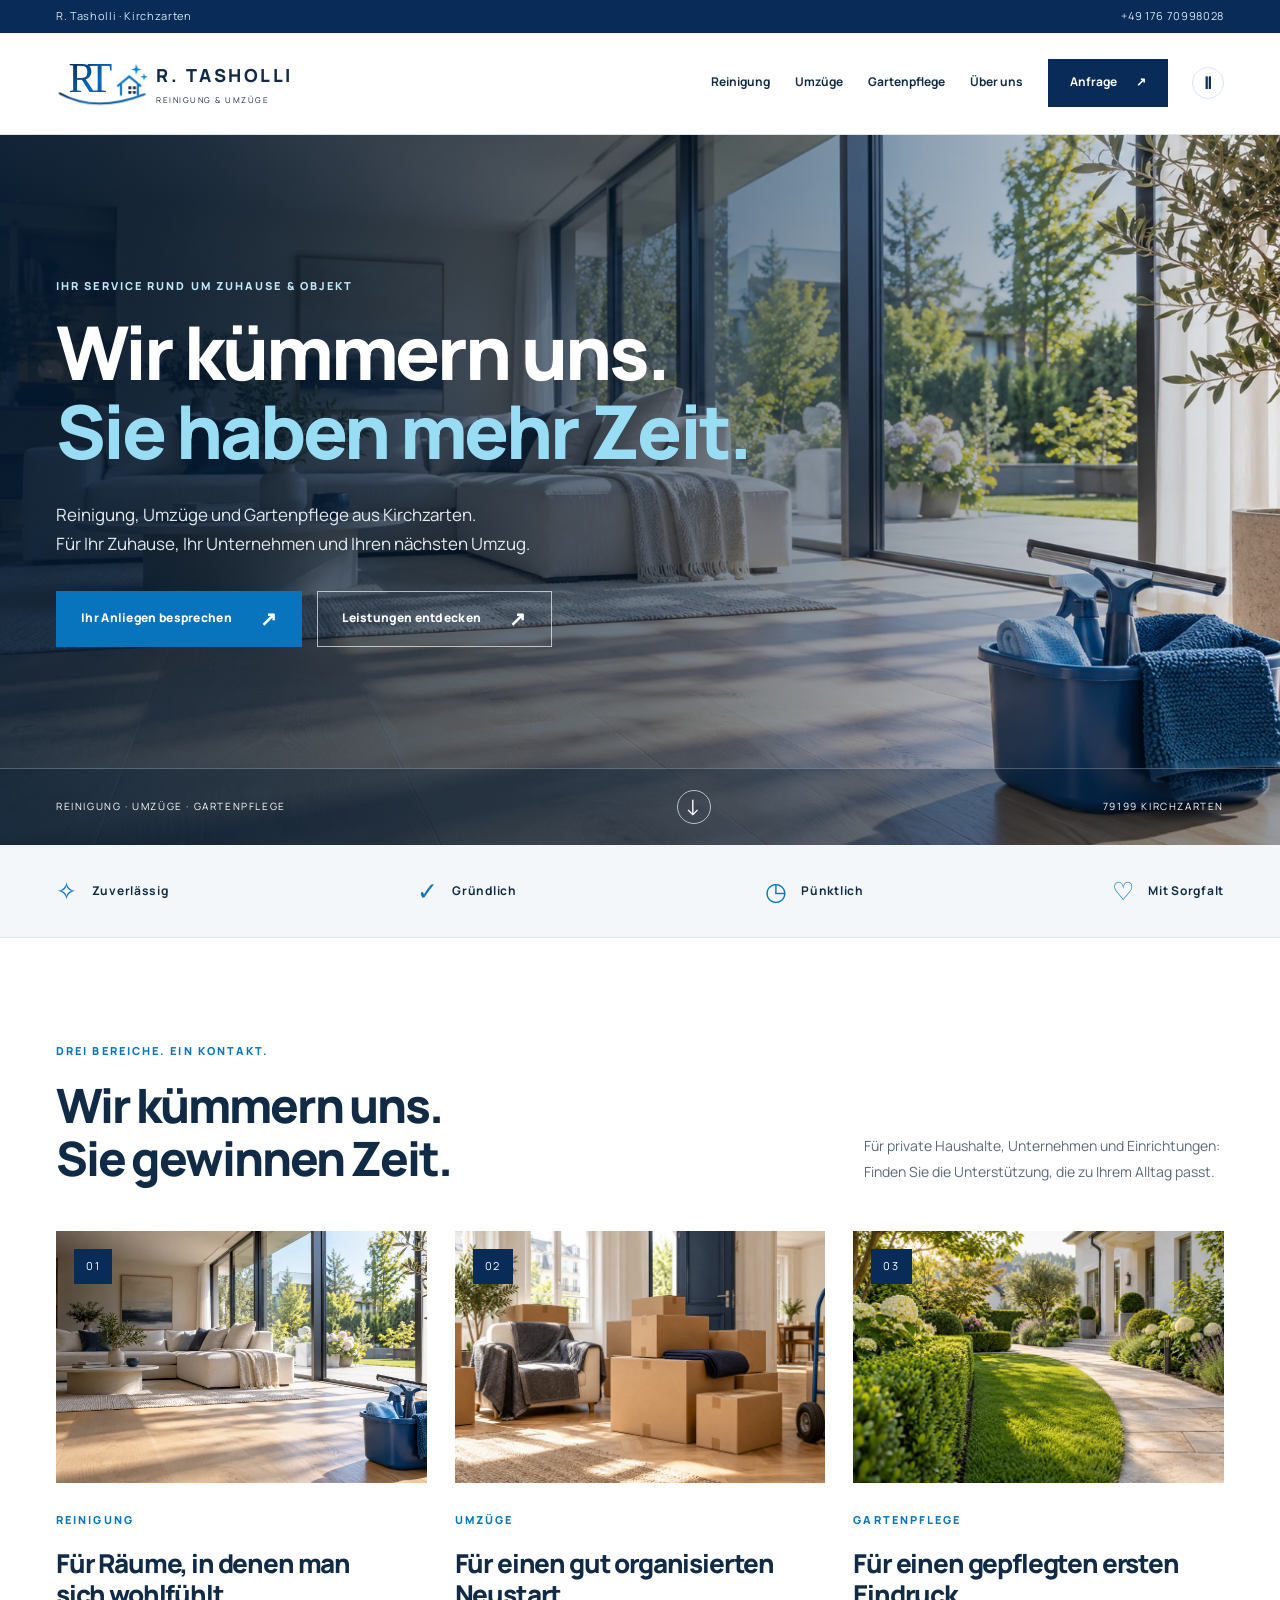
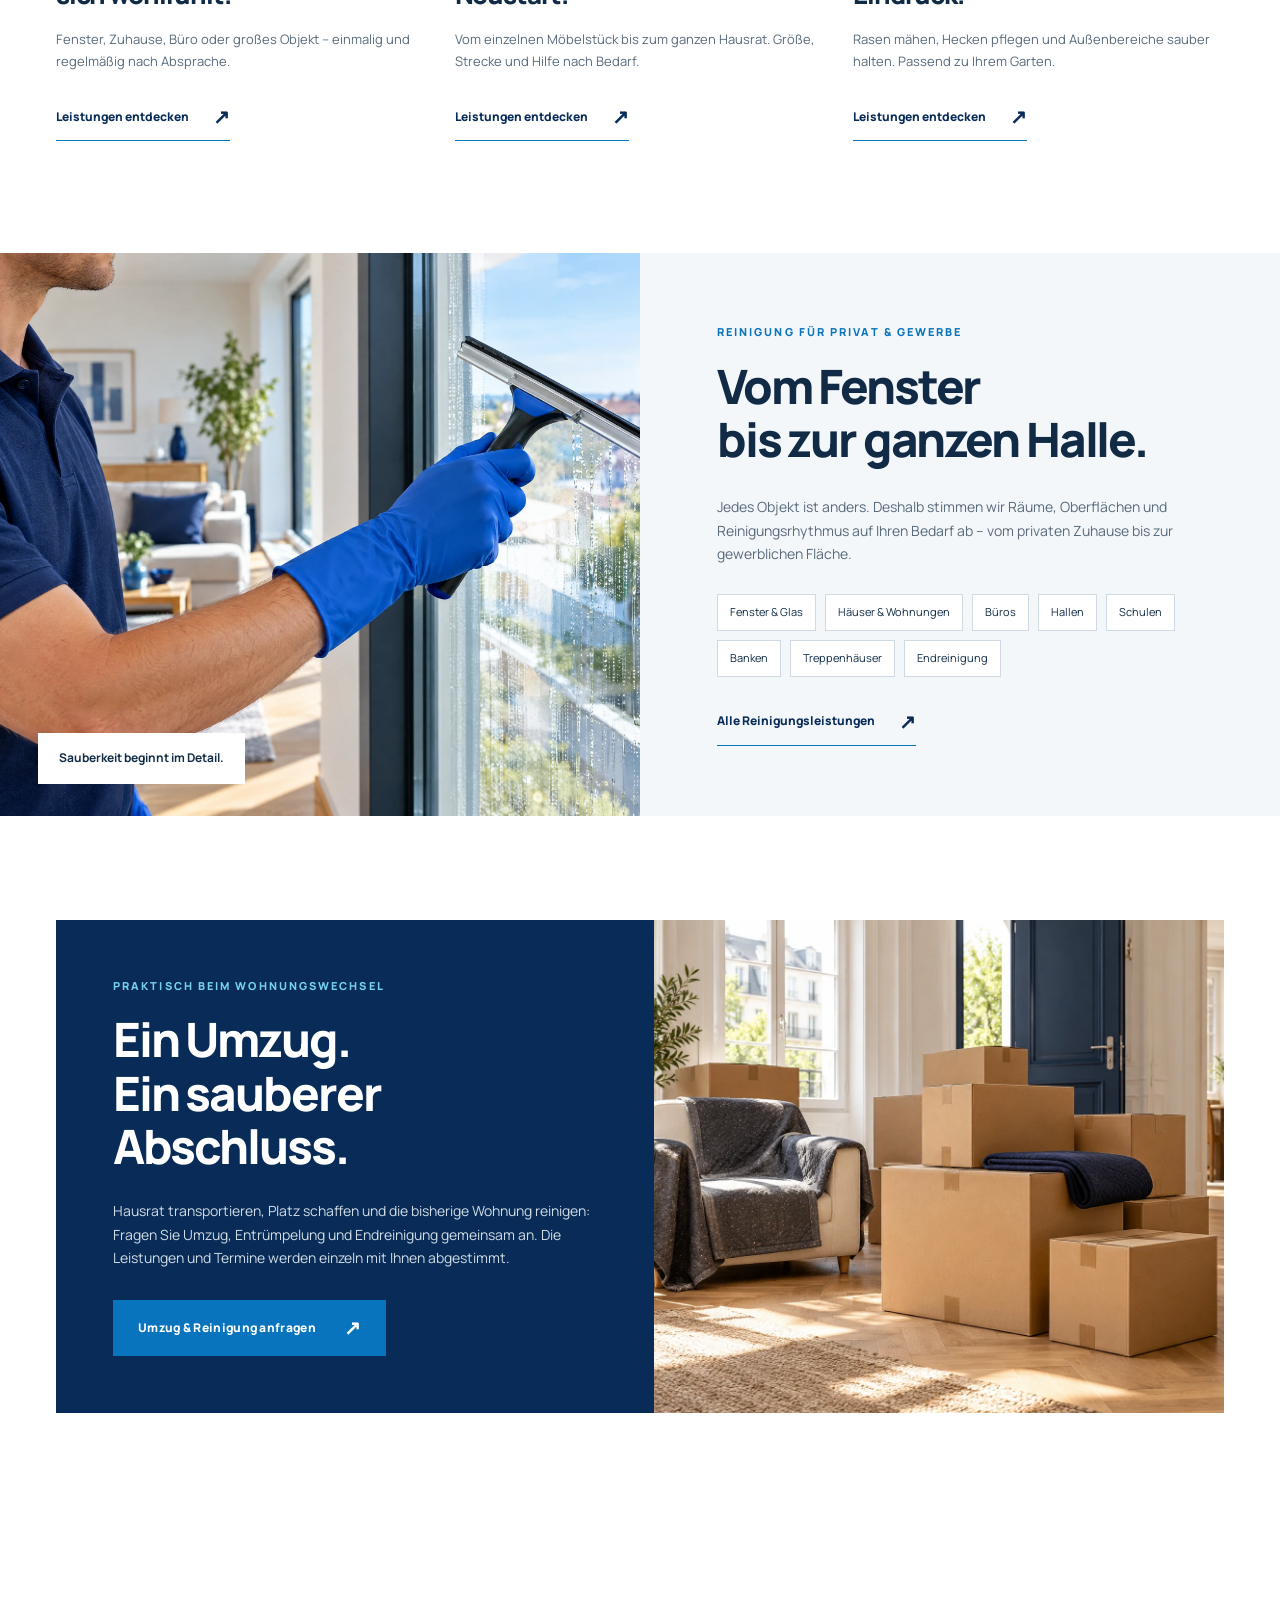
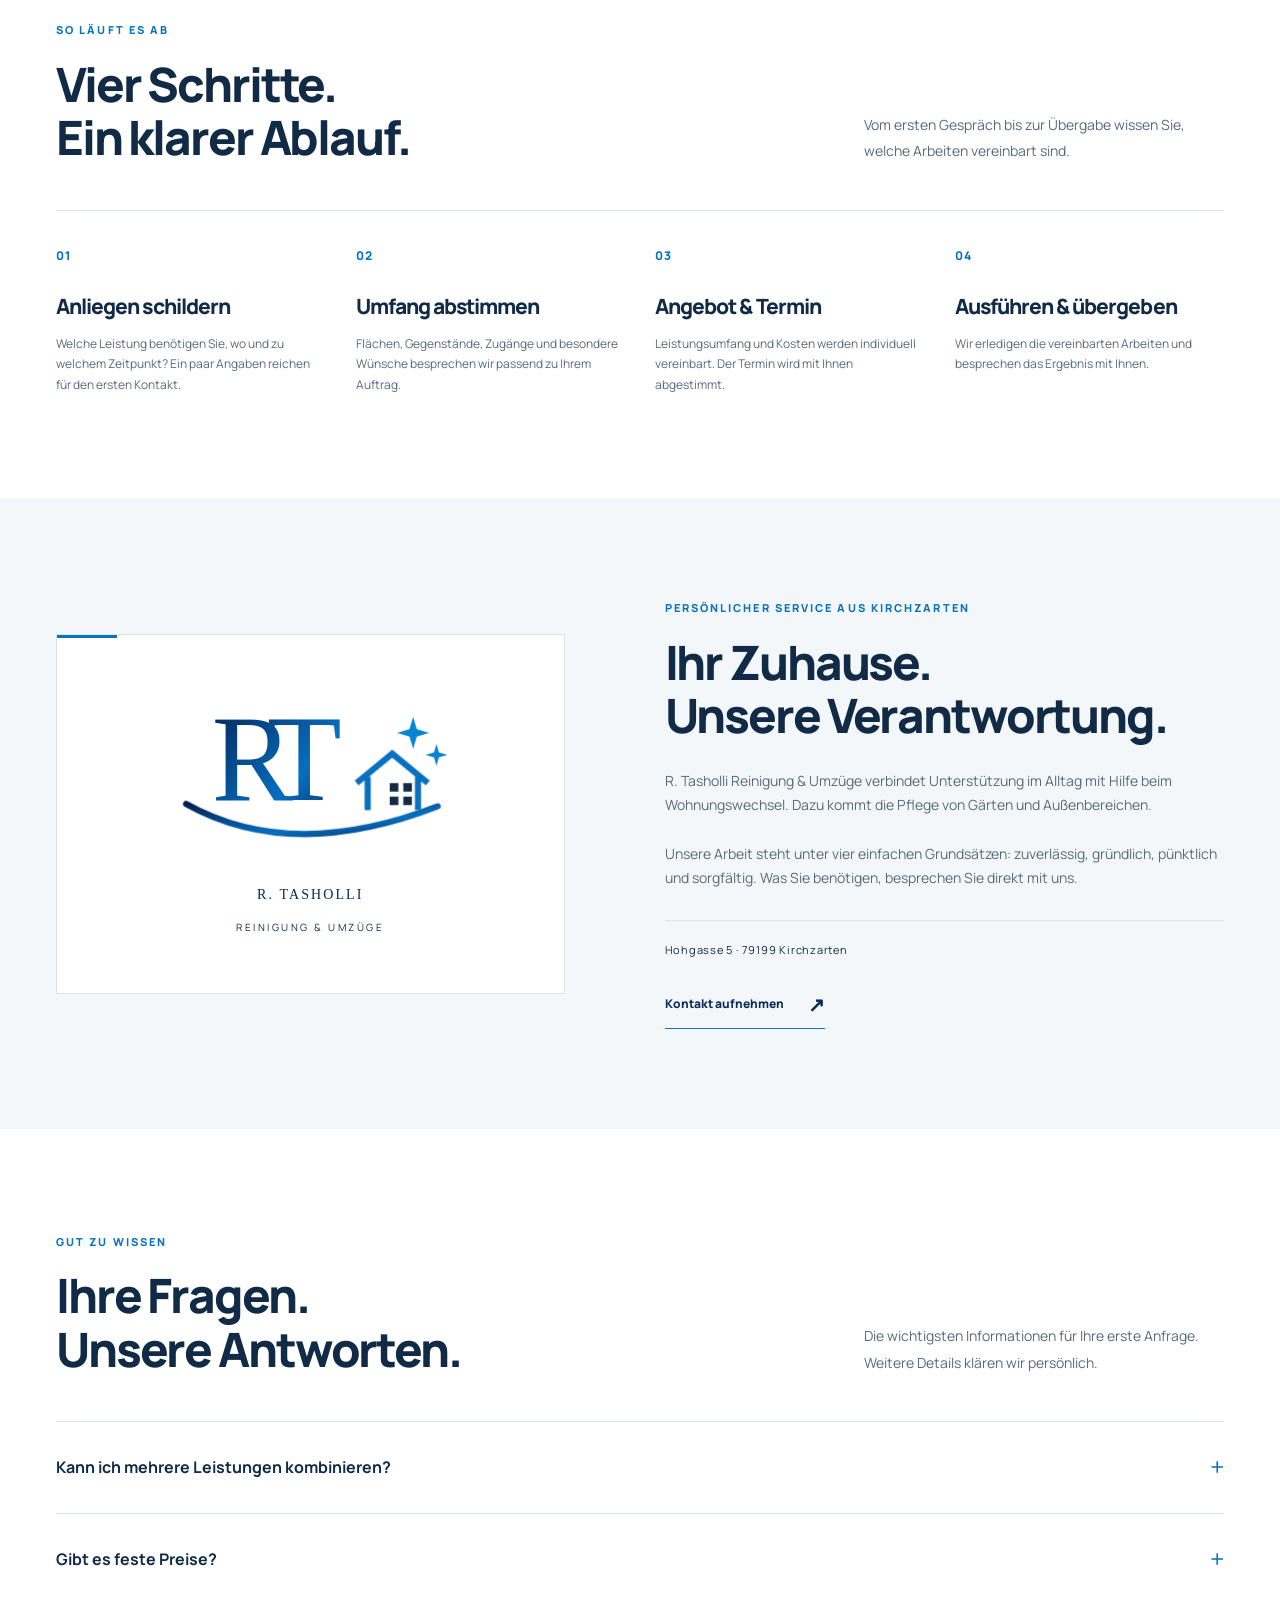
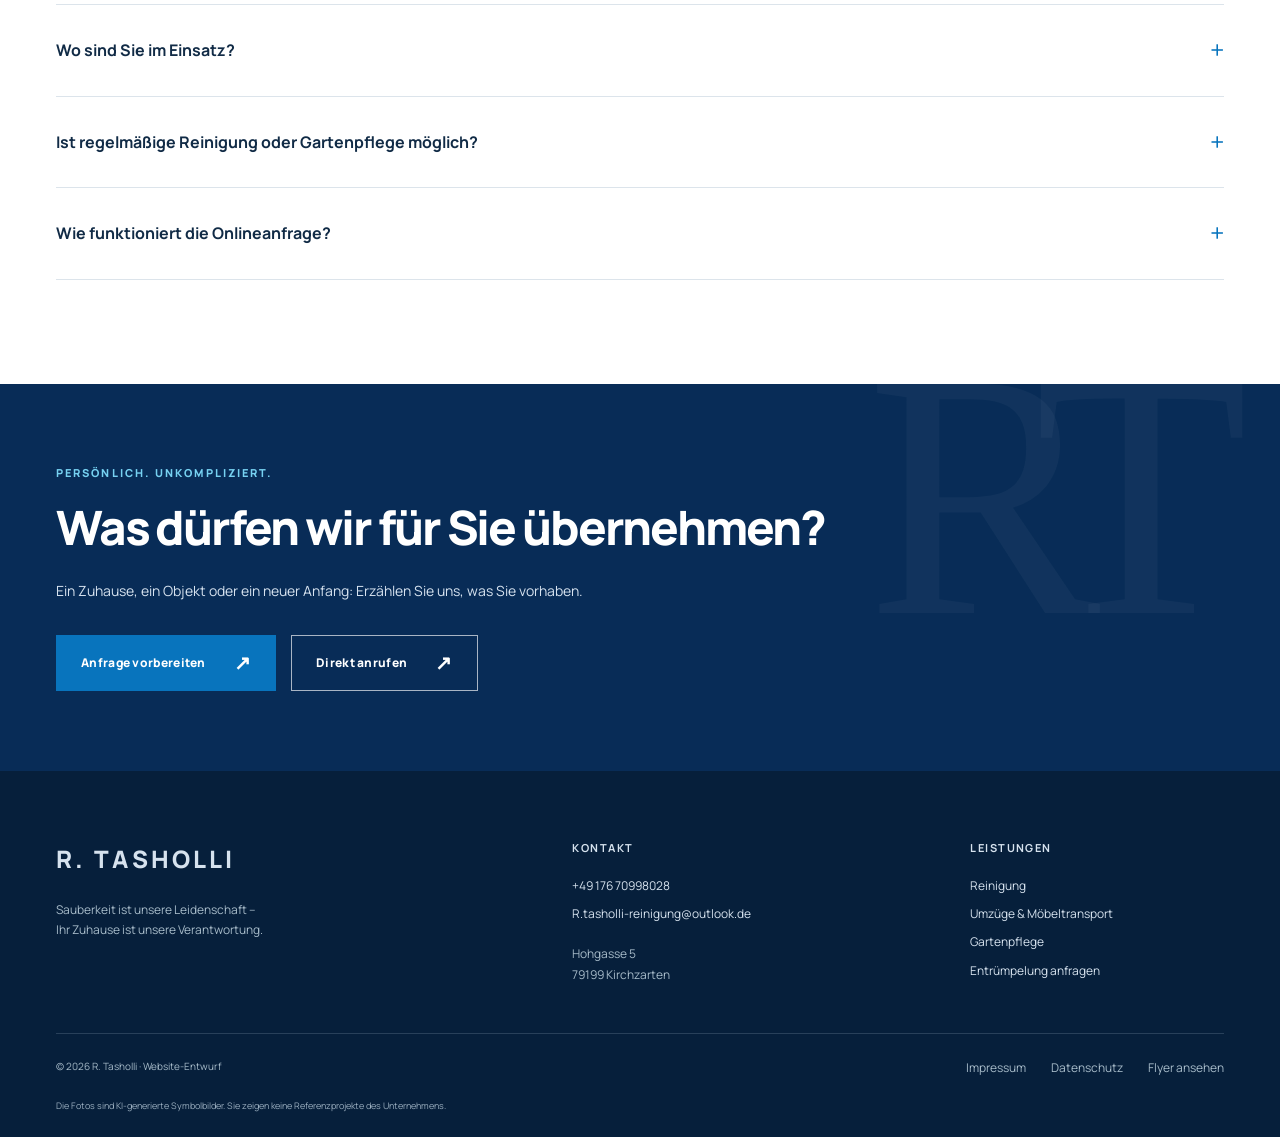
==== docs/index.html @ b095df75 "Publish R. Tasholli website preview and redesigned A5 flyer" ====
<!doctype html><html lang="de"><head><meta charset="utf-8"><meta name="viewport" content="width=device-width,initial-scale=1"><meta name="robots" content="noindex,nofollow"><meta name="theme-color" content="#082c57"><title>Reinigung, Umzüge &amp; Gartenpflege in Kirchzarten | R. Tasholli</title><meta name="description" content="R. Tasholli: Reinigung für Privat und Gewerbe, Umzüge, Möbeltransport, Entrümpelung und Gartenpflege. Persönlich anfragen in Kirchzarten."><meta property="og:title" content="Reinigung, Umzüge &amp; Gartenpflege in Kirchzarten | R. Tasholli"><meta property="og:description" content="R. Tasholli: Reinigung für Privat und Gewerbe, Umzüge, Möbeltransport, Entrümpelung und Gartenpflege. Persönlich anfragen in Kirchzarten."><meta property="og:type" content="website"><meta property="og:image" content="https://kastriottafolli.github.io/r-tasholli-reinigung-umzuege/assets/cleaning.webp"><link rel="icon" href="assets/favicon.svg" type="image/svg+xml"><link rel="stylesheet" href="assets/style.css"><script src="assets/app.js" defer></script></head><body><a href="#main" class="skip">Zum Inhalt</a><div class="topline"><div class="container"><span>R. Tasholli · Kirchzarten</span><a href="tel:+4917670998028">+49 176 70998028</a></div></div><header class="site-header"><div class="container header-inner"><a class="brand" href="index.html" aria-label="R. Tasholli – Startseite"><svg class="rt-logo" viewBox="0 0 220 124" aria-hidden="true" focusable="false"><defs><linearGradient id="blue-header" x1="0" y1="0" x2="1" y2="1"><stop stop-color="#061f50"/><stop offset=".65" stop-color="#076ec0"/><stop offset="1" stop-color="#0b2b5e"/></linearGradient></defs><g class="logo-letters" fill="url(#blue-header)"><text x="30" y="83" font-family="Georgia,serif" font-size="100" letter-spacing="-16">RT</text></g><path class="logo-house" d="M148 69 177 45 206 69M157 64v27M198 64v27" fill="none" stroke="#0871bf" stroke-width="5"/><path d="M175 69h7v7h-7zm11 0h7v7h-7zm-11 11h7v7h-7zm11 0h7v7h-7z" fill="#142a45"/><path class="logo-swoosh" d="M9 86Q95 134 214 88" fill="none" stroke="url(#blue-header)" stroke-width="5" stroke-linecap="round"/><g fill="#0783d1"><path class="sparkle" d="m194 15 3 10 10 3-10 3-3 10-3-10-10-3 10-3z"/><path class="sparkle second" d="m213 37 2 7 7 2-7 2-2 7-2-7-7-2 7-2z"/></g></svg><span><strong>R. TASHOLLI</strong><small>REINIGUNG &amp; UMZÜGE</small></span></a><button class="menu-toggle" aria-expanded="false" aria-controls="navigation">Menü <span aria-hidden="true">☰</span></button><nav id="navigation" aria-label="Hauptnavigation"><a href="reinigung.html" >Reinigung</a><a href="umzuege.html" >Umzüge</a><a href="gartenpflege.html" >Gartenpflege</a><a href="index.html#unternehmen">Über uns</a><a class="nav-contact" href="kontakt.html">Anfrage <span aria-hidden="true">↗</span></a></nav><button class="motion-toggle" type="button" aria-pressed="false" title="Logo-Animation pausieren" aria-label="Logo-Animation pausieren">Ⅱ</button></div></header><main id="main"><section class="hero"><img class="hero-bg" src="assets/cleaning.webp" alt="Heller Wohnraum mit Reinigungsutensilien, KI-generiertes Symbolbild" fetchpriority="high" width="1672" height="941"><div class="hero-shade"></div><div class="container hero-inner"><p class="eyebrow">Ihr Service rund um Zuhause & Objekt</p><h1>Wir kümmern uns.<br><em>Sie haben mehr Zeit.</em></h1><p class="hero-copy">Reinigung, Umzüge und Gartenpflege aus Kirchzarten.<br>Für Ihr Zuhause, Ihr Unternehmen und Ihren nächsten Umzug.</p><div class="buttons"><a class="button " href="kontakt.html">Ihr Anliegen besprechen<span aria-hidden="true">↗</span></a><a class="button secondary" href="#leistungen">Leistungen entdecken<span aria-hidden="true">↗</span></a></div></div><div class="hero-foot"><span>REINIGUNG · UMZÜGE · GARTENPFLEGE</span><a href="#leistungen" aria-label="Weiter zu den Leistungen">↓</a><span>79199 KIRCHZARTEN</span></div></section>
<div class="values"><div class="container"><span><b>✧</b> Zuverlässig</span><span><b>✓</b> Gründlich</span><span><b>◷</b> Pünktlich</span><span><b>♡</b> Mit Sorgfalt</span></div></div>
<section id="leistungen" class="section container"><div class="section-heading"><div><p class="eyebrow">Drei Bereiche. Ein Kontakt.</p><h2>Wir kümmern uns.<br>Sie gewinnen Zeit.</h2></div><p>Für private Haushalte, Unternehmen und Einrichtungen: Finden Sie die Unterstützung, die zu Ihrem Alltag passt.</p></div><div class="services-grid"><article class="service-card"><a href="reinigung.html" class="card-image"><img src="assets/cleaning.webp" alt="Reinigung: KI-generiertes Symbolbild" loading="lazy" width="1536" height="1024"><span class="service-number">01</span></a><div><p class="eyebrow">Reinigung</p><h3><a href="reinigung.html">Für Räume, in denen man sich wohlfühlt.</a></h3><p>Fenster, Zuhause, Büro oder großes Objekt – einmalig und regelmäßig nach Absprache.</p><a class="text-link" href="reinigung.html">Leistungen entdecken <span aria-hidden="true">↗</span></a></div></article><article class="service-card"><a href="umzuege.html" class="card-image"><img src="assets/moving.webp" alt="Umzüge: KI-generiertes Symbolbild" loading="lazy" width="1536" height="1024"><span class="service-number">02</span></a><div><p class="eyebrow">Umzüge</p><h3><a href="umzuege.html">Für einen gut organisierten Neustart.</a></h3><p>Vom einzelnen Möbelstück bis zum ganzen Hausrat. Größe, Strecke und Hilfe nach Bedarf.</p><a class="text-link" href="umzuege.html">Leistungen entdecken <span aria-hidden="true">↗</span></a></div></article><article class="service-card"><a href="gartenpflege.html" class="card-image"><img src="assets/garden.webp" alt="Gartenpflege: KI-generiertes Symbolbild" loading="lazy" width="1536" height="1024"><span class="service-number">03</span></a><div><p class="eyebrow">Gartenpflege</p><h3><a href="gartenpflege.html">Für einen gepflegten ersten Eindruck.</a></h3><p>Rasen mähen, Hecken pflegen und Außenbereiche sauber halten. Passend zu Ihrem Garten.</p><a class="text-link" href="gartenpflege.html">Leistungen entdecken <span aria-hidden="true">↗</span></a></div></article></div></section>
<section class="split-section cleaning-feature"><div class="feature-image"><img src="assets/fensterreinigung.webp" alt="Fensterreinigung, generiertes Symbolbild" loading="lazy" width="1672" height="941"><span class="image-caption">Sauberkeit beginnt im Detail.</span></div><div class="feature-content"><p class="eyebrow">Reinigung für Privat & Gewerbe</p><h2>Vom Fenster<br>bis zur ganzen Halle.</h2><p>Jedes Objekt ist anders. Deshalb stimmen wir Räume, Oberflächen und Reinigungsrhythmus auf Ihren Bedarf ab – vom privaten Zuhause bis zur gewerblichen Fläche.</p><div class="pill-list"><span>Fenster & Glas</span><span>Häuser & Wohnungen</span><span>Büros</span><span>Hallen</span><span>Schulen</span><span>Banken</span><span>Treppenhäuser</span><span>Endreinigung</span></div><a class="text-link" href="reinigung.html">Alle Reinigungsleistungen <span aria-hidden="true">↗</span></a></div></section>
<section class="section container"><div class="combination"><div><p class="eyebrow">Praktisch beim Wohnungswechsel</p><h2>Ein Umzug.<br>Ein sauberer Abschluss.</h2><p>Hausrat transportieren, Platz schaffen und die bisherige Wohnung reinigen: Fragen Sie Umzug, Entrümpelung und Endreinigung gemeinsam an. Die Leistungen und Termine werden einzeln mit Ihnen abgestimmt.</p><a class="button " href="kontakt.html?service=Umzug%20%2B%20Endreinigung">Umzug & Reinigung anfragen<span aria-hidden="true">↗</span></a></div><img src="assets/moving.webp" alt="Umzugskartons im Wohnraum, Symbolbild" loading="lazy" width="1536" height="1024"></div></section>
<section class="section container" id="ablauf"><div class="section-heading"><div><p class="eyebrow">So läuft es ab</p><h2>Vier Schritte.<br>Ein klarer Ablauf.</h2></div><p>Vom ersten Gespräch bis zur Übergabe wissen Sie, welche Arbeiten vereinbart sind.</p></div><div class="steps"><article><span class="step-no">01</span><h3>Anliegen schildern</h3><p>Welche Leistung benötigen Sie, wo und zu welchem Zeitpunkt? Ein paar Angaben reichen für den ersten Kontakt.</p></article><article><span class="step-no">02</span><h3>Umfang abstimmen</h3><p>Flächen, Gegenstände, Zugänge und besondere Wünsche besprechen wir passend zu Ihrem Auftrag.</p></article><article><span class="step-no">03</span><h3>Angebot & Termin</h3><p>Leistungsumfang und Kosten werden individuell vereinbart. Der Termin wird mit Ihnen abgestimmt.</p></article><article><span class="step-no">04</span><h3>Ausführen & übergeben</h3><p>Wir erledigen die vereinbarten Arbeiten und besprechen das Ergebnis mit Ihnen.</p></article></div></section>
<section id="unternehmen" class="about-section"><div class="container about-grid"><div class="brand-stage"><svg class="rt-logo" viewBox="0 0 220 124" aria-hidden="true" focusable="false"><defs><linearGradient id="blue-about" x1="0" y1="0" x2="1" y2="1"><stop stop-color="#061f50"/><stop offset=".65" stop-color="#076ec0"/><stop offset="1" stop-color="#0b2b5e"/></linearGradient></defs><g class="logo-letters" fill="url(#blue-about)"><text x="30" y="83" font-family="Georgia,serif" font-size="100" letter-spacing="-16">RT</text></g><path class="logo-house" d="M148 69 177 45 206 69M157 64v27M198 64v27" fill="none" stroke="#0871bf" stroke-width="5"/><path d="M175 69h7v7h-7zm11 0h7v7h-7zm-11 11h7v7h-7zm11 0h7v7h-7z" fill="#142a45"/><path class="logo-swoosh" d="M9 86Q95 134 214 88" fill="none" stroke="url(#blue-about)" stroke-width="5" stroke-linecap="round"/><g fill="#0783d1"><path class="sparkle" d="m194 15 3 10 10 3-10 3-3 10-3-10-10-3 10-3z"/><path class="sparkle second" d="m213 37 2 7 7 2-7 2-2 7-2-7-7-2 7-2z"/></g></svg><p>R. TASHOLLI</p><span>REINIGUNG & UMZÜGE</span></div><div><p class="eyebrow">Persönlicher Service aus Kirchzarten</p><h2>Ihr Zuhause.<br>Unsere Verantwortung.</h2><p>R. Tasholli Reinigung & Umzüge verbindet Unterstützung im Alltag mit Hilfe beim Wohnungswechsel. Dazu kommt die Pflege von Gärten und Außenbereichen.</p><p>Unsere Arbeit steht unter vier einfachen Grundsätzen: zuverlässig, gründlich, pünktlich und sorgfältig. Was Sie benötigen, besprechen Sie direkt mit uns.</p><div class="address-line">Hohgasse 5 · 79199 Kirchzarten</div><a class="text-link" href="kontakt.html">Kontakt aufnehmen <span aria-hidden="true">↗</span></a></div></div></section>
<section class="section container faq-section"><div class="section-heading"><div><p class="eyebrow">Gut zu wissen</p><h2>Ihre Fragen.<br>Unsere Antworten.</h2></div><p>Die wichtigsten Informationen für Ihre erste Anfrage. Weitere Details klären wir persönlich.</p></div> <div class="faq"><details><summary>Kann ich mehrere Leistungen kombinieren?<span aria-hidden="true">+</span></summary><div><p>Ja. Reinigung, Umzug, Möbeltransport, Entrümpelung und Gartenpflege können gemeinsam angefragt werden. Wir stimmen Umfang, Termine und Kosten passend zueinander ab.</p></div></details><details><summary>Gibt es feste Preise?<span aria-hidden="true">+</span></summary><div><p>Die Kosten hängen vom Auftrag ab: bei Reinigung etwa von Fläche und Zustand, beim Umzug von Hausrat, Strecke und Zugängen, bei Gartenpflege von Fläche und Pflegeaufwand. Sie erhalten eine individuelle Abstimmung statt eines pauschalen Onlinepreises.</p></div></details><details><summary>Wo sind Sie im Einsatz?<span aria-hidden="true">+</span></summary><div><p>Unser Standort ist Hohgasse 5 in 79199 Kirchzarten. Nennen Sie uns den Einsatzort oder Start und Ziel Ihres Umzugs. Ob wir den Auftrag dort übernehmen können, klären wir mit Ihnen.</p></div></details><details><summary>Ist regelmäßige Reinigung oder Gartenpflege möglich?<span aria-hidden="true">+</span></summary><div><p>Sie können sowohl einen einzelnen Einsatz als auch eine regelmäßige Betreuung anfragen. Das passende Intervall und verfügbare Termine werden mit Ihnen vereinbart.</p></div></details><details><summary>Wie funktioniert die Onlineanfrage?<span aria-hidden="true">+</span></summary><div><p>Der Anfrage-Assistent bereitet aus Ihren Angaben einen E-Mail-Entwurf vor. Sie prüfen die Nachricht in Ihrem eigenen E-Mail-Programm und senden sie selbst ab. Alternativ erreichen Sie uns telefonisch.</p></div></details></div></section><section class="cta-section"><div class="container"><p class="eyebrow">Persönlich. Unkompliziert.</p><h2>Was dürfen wir für Sie übernehmen?</h2><p>Ein Zuhause, ein Objekt oder ein neuer Anfang: Erzählen Sie uns, was Sie vorhaben.</p><div class="buttons"><a class="button " href="kontakt.html">Anfrage vorbereiten<span aria-hidden="true">↗</span></a><a class="button secondary" href="tel:+4917670998028">Direkt anrufen<span aria-hidden="true">↗</span></a></div></div><span class="cta-mark" aria-hidden="true">RT</span></section></main><footer class="footer"><div class="container"><div class="footer-top"><div><a class="footer-name" href="index.html">R. TASHOLLI</a><p>Sauberkeit ist unsere Leidenschaft –<br>Ihr Zuhause ist unsere Verantwortung.</p></div><div><strong>Kontakt</strong><a href="tel:+4917670998028">+49 176 70998028</a><a class="email" href="mailto:R.tasholli-reinigung@outlook.de">R.tasholli-reinigung@outlook.de</a><p>Hohgasse 5<br>79199 Kirchzarten</p></div><div><strong>Leistungen</strong><a href="reinigung.html">Reinigung</a><a href="umzuege.html">Umzüge & Möbeltransport</a><a href="gartenpflege.html">Gartenpflege</a><a href="kontakt.html?service=Entrümpelung">Entrümpelung anfragen</a></div></div><div class="footer-bottom"><span>© 2026 R. Tasholli · Website-Entwurf</span><div><a href="impressum.html">Impressum</a><a href="datenschutz.html">Datenschutz</a><a href="assets/flyer-a5.pdf" download>Flyer ansehen</a></div></div><p class="image-note">Die Fotos sind KI-generierte Symbolbilder. Sie zeigen keine Referenzprojekte des Unternehmens.</p></div></footer><div class="mobile-contact"><a href="tel:+4917670998028">Anrufen</a><a href="kontakt.html">Anfrage vorbereiten <span aria-hidden="true">↗</span></a></div></body></html>
---- docs/assets/style.css ----
@font-face{font-family:Manrope;src:url(manrope-regular.ttf) format('truetype');font-weight:400;font-display:swap}@font-face{font-family:Manrope;src:url(manrope-bold.ttf) format('truetype');font-weight:600 700;font-display:swap}@font-face{font-family:Manrope;src:url(manrope-extrabold.ttf) format('truetype');font-weight:800;font-display:swap}
:root{--navy:#082c57;--ink:#112b46;--blue:#0874bd;--cyan:#76d1f1;--muted:#586a7b;--paper:#f4f7f9;--line:#dce4eb;--max:1280px}*{box-sizing:border-box}html{scroll-behavior:smooth;scroll-padding-top:115px}body{margin:0;font:400 16px/1.7 Manrope,Arial,sans-serif;color:var(--ink);background:white}h1,h2,h3,p,figure{margin:0}h1,h2,h3{font-weight:800;line-height:1.13;letter-spacing:-.045em}h1{font-size:clamp(42px,5.8vw,82px)}h2{font-size:clamp(32px,3.7vw,53px)}h3{font-size:25px}p{color:var(--muted)}p+p{margin-top:18px}a{color:inherit;text-decoration:none}a:hover{color:var(--blue)}button,input,select,textarea{font:inherit}button,a,input,textarea,select{-webkit-tap-highlight-color:transparent}button{cursor:pointer}img{display:block;width:100%;height:auto}ul{padding-left:20px;color:var(--muted)}li{padding-left:4px;margin:6px 0}::selection{background:#beeaff;color:#082c57}:focus-visible{outline:3px solid #068acb;outline-offset:5px}[hidden]{display:none!important}.container{width:min(var(--max),calc(100% - 112px));margin-inline:auto}.section{padding-block:104px}.eyebrow{color:var(--blue);font-size:11px;letter-spacing:.19em;text-transform:uppercase;font-weight:800;margin-bottom:18px}.skip{position:fixed;left:20px;top:-100px;z-index:100;background:white;padding:12px 24px}.skip:focus{top:20px}.topline{background:var(--navy);color:#d7e6f3;font-size:11px;letter-spacing:.06em;padding:7px 0}.topline .container{display:flex;justify-content:space-between}.topline a:hover{color:white}.site-header{position:sticky;top:0;background:rgba(255,255,255,.97);border-bottom:1px solid var(--line);z-index:50}.header-inner{display:flex;align-items:center;height:101px;gap:24px}.brand{display:flex;align-items:center;gap:9px;flex-shrink:0}.rt-logo{width:91px;height:59px;overflow:visible}.brand strong{display:block;letter-spacing:.14em;font-size:18px;font-weight:800}.brand small{display:block;font-size:8px;letter-spacing:.19em;margin-top:3px}.header-inner nav{display:flex;align-items:center;gap:25px;margin-left:auto;font-size:12px;font-weight:700}.header-inner nav a{padding-block:13px;border-bottom:2px solid transparent}.header-inner nav a[aria-current]{border-bottom-color:var(--blue)}.header-inner nav .nav-contact{background:var(--navy);color:white;padding:13px 22px}.nav-contact span{margin-left:17px}.menu-toggle{display:none;border:0;background:transparent}.motion-toggle{font:700 16px Arial;background:transparent;border:1px solid var(--line);width:32px;height:32px;border-radius:50%;color:var(--navy);flex-shrink:0}.logo-letters{animation:logo-enter 1.3s both}.logo-house{stroke-dasharray:160;animation:draw 1.5s .3s both}.logo-swoosh{stroke-dasharray:260;animation:draw 1.6s .6s both}.sparkle{transform-box:fill-box;transform-origin:center;animation:spark 6s 1s infinite}.sparkle.second{animation-delay:2.5s}.motion-paused .rt-logo *{animation:none!important}.motion-paused .logo-house,.motion-paused .logo-swoosh{stroke-dashoffset:0}.motion-paused html{scroll-behavior:auto}@keyframes logo-enter{from{opacity:0;transform:translateY(6px)}to{opacity:1;transform:translateY(0)}}@keyframes draw{from{stroke-dashoffset:300;opacity:0}to{stroke-dashoffset:0;opacity:1}}@keyframes spark{0%,20%,100%{opacity:1;transform:scale(1)}10%{opacity:.35;transform:scale(.8)}}
.hero{position:relative;min-height:710px;color:white;display:flex;align-items:center;background:var(--navy);overflow:hidden}.hero-bg{position:absolute;inset:0;width:100%;height:100%;object-fit:cover}.hero-shade{position:absolute;inset:0;background:linear-gradient(90deg,rgba(4,28,53,.84),rgba(4,28,53,.59) 50%,rgba(4,28,53,.08))}.hero-inner{position:relative;padding:74px 0 130px}.hero .eyebrow{color:#c2e8f8}.hero h1{font-size:clamp(45px,5.8vw,84px);max-width:850px;line-height:1.06;letter-spacing:-.04em}.hero h1 em{font-style:normal;color:#99ddf5}.hero-copy{color:#e1e8ed;max-width:630px;font-size:17px;margin-top:30px}.buttons{display:flex;gap:15px;flex-wrap:wrap;margin-top:32px}.button{display:inline-flex;justify-content:space-between;align-items:center;gap:28px;background:var(--blue);color:white;padding:16px 24px;min-height:56px;font-size:12px;font-weight:800;letter-spacing:.025em;border:1px solid transparent;transition:background .2s,transform .2s}.button:hover{background:#075b98;color:white;transform:translateY(-2px)}.button span{font-size:20px;line-height:1}.button.secondary{border-color:rgba(255,255,255,.65);background:transparent;color:white}.button.secondary:hover{background:rgba(255,255,255,.12)}.button.dark{color:var(--navy);border-color:var(--navy)}.hero-foot{position:absolute;bottom:0;left:0;right:0;background:rgba(2,25,48,.35);border-top:1px solid rgba(255,255,255,.25);display:flex;align-items:center;justify-content:space-between;padding:21px 56px;font-size:10px;letter-spacing:.16em}.hero-foot a{border:1px solid #b3c3d0;border-radius:50%;width:34px;height:34px;text-align:center;font-size:22px;line-height:30px}.hero-foot a:hover{color:var(--cyan)}.values{background:var(--paper);border-bottom:1px solid var(--line)}.values .container{display:flex;justify-content:space-between;align-items:center;padding-block:25px;gap:25px}.values span{display:flex;align-items:center;gap:14px;letter-spacing:.06em;font-size:12px;font-weight:700}.values b{color:var(--blue);font-size:25px;font-weight:400}.section-heading{display:flex;justify-content:space-between;align-items:end;gap:60px;margin-bottom:45px}.section-heading>p{max-width:360px;font-size:14px;line-height:1.9}.services-grid{display:grid;grid-template-columns:repeat(3,1fr);gap:28px}.card-image{position:relative;display:block;overflow:hidden}.card-image img{height:252px;object-fit:cover;transition:transform .6s}.card-image:hover img{transform:scale(1.035)}.service-number{position:absolute;top:18px;left:18px;color:white;background:var(--navy);font-size:11px;padding:8px 12px;letter-spacing:.15em}.service-card>div{padding:28px 0 8px}.service-card h3{font-size:26px;line-height:1.2;max-width:340px}.service-card p:not(.eyebrow){font-size:13px;margin-top:18px}.text-link{display:inline-flex;align-items:center;gap:24px;font-size:12px;font-weight:800;border:0;border-bottom:1px solid var(--blue);background:transparent;color:var(--navy);padding:6px 0;margin-top:22px}.text-link span{font-size:20px}.text-link:hover{color:var(--blue)}.split-section{display:grid;grid-template-columns:1fr 1fr;min-height:540px;background:var(--paper)}.feature-image{position:relative}.feature-image img{height:100%;object-fit:cover;min-height:450px}.image-caption{position:absolute;bottom:32px;left:38px;background:white;padding:15px 21px;font-size:12px;font-weight:700}.feature-content{padding:70px min(6vw,90px);align-self:center}.feature-content>p:not(.eyebrow){margin-top:28px;font-size:14px}.pill-list{display:flex;flex-wrap:wrap;gap:9px;margin-top:28px}.pill-list span{padding:8px 12px;border:1px solid #d0dae4;background:white;font-size:11px}.combination{background:var(--navy);display:grid;grid-template-columns:1.05fr 1fr;color:white;overflow:hidden}.combination>div{padding:57px}.combination .eyebrow{color:var(--cyan)}.combination p:not(.eyebrow){color:#d2dce6;margin-top:25px;font-size:14px}.combination img{height:100%;object-fit:cover}.combination .button{margin-top:30px}.steps{display:grid;grid-template-columns:repeat(4,1fr);gap:30px;border-top:1px solid var(--line);padding-top:30px}.step-no{color:var(--blue);font-size:12px;font-weight:800;letter-spacing:.12em}.steps h3{font-size:21px;margin:27px 0 15px}.steps p{font-size:12px}.about-section{background:var(--paper);padding-block:100px}.about-grid{display:grid;grid-template-columns:1fr 1.1fr;gap:100px;align-items:center}.brand-stage{background:white;min-height:360px;display:flex;flex-direction:column;align-items:center;justify-content:center;border:1px solid var(--line);position:relative}.brand-stage:before{content:'';width:60px;height:3px;background:var(--blue);position:absolute;left:0;top:0}.brand-stage .rt-logo{width:270px;height:165px}.brand-stage p{font-family:Georgia,serif;letter-spacing:.15em;color:var(--navy);font-size:30px;margin-top:10px}.brand-stage>span{font-size:10px;letter-spacing:.25em;margin-top:12px}.about-grid>div>p:not(.eyebrow){font-size:14px;margin-top:26px}.address-line{font-size:11px;letter-spacing:.07em;border-top:1px solid var(--line);margin-top:30px;padding-top:20px}.faq details{border-top:1px solid var(--line)}.faq details:last-child{border-bottom:1px solid var(--line)}.faq summary{display:flex;align-items:center;justify-content:space-between;list-style:none;cursor:pointer;font-size:16px;font-weight:700;padding:24px 0;gap:30px}.faq summary::-webkit-details-marker{display:none}.faq summary span{font-size:25px;color:var(--blue);font-weight:400}.faq details[open] summary span{transform:rotate(45deg)}.faq details>div{max-width:950px;padding:0 50px 28px 0;font-size:14px}.cta-section{position:relative;background:var(--navy);padding-block:80px;color:white;overflow:hidden}.cta-section .container{position:relative;z-index:1}.cta-section .eyebrow{color:var(--cyan)}.cta-section p:not(.eyebrow){color:#d6e2ef;max-width:680px;font-size:14px;margin-top:25px}.cta-mark{position:absolute;right:6%;top:-90px;font:350px Georgia,serif;color:rgba(255,255,255,.035);letter-spacing:-45px;pointer-events:none}.footer{background:#061f3b;color:#d6e2ee;padding:68px 0 24px}.footer-top{display:grid;grid-template-columns:1.35fr 1fr .75fr;gap:60px}.footer-top>div{display:flex;align-items:start;flex-direction:column;gap:8px}.footer-name{font-size:24px;letter-spacing:.13em;font-weight:800}.footer p{color:#a7bbc9;font-size:12px;margin-top:12px}.footer strong{font-size:11px;letter-spacing:.13em;text-transform:uppercase;margin-bottom:10px}.footer a:not(.footer-name){font-size:12px}.footer a:hover{color:var(--cyan)}.footer-bottom{border-top:1px solid #28405a;margin-top:48px;padding-top:24px;display:flex;justify-content:space-between;font-size:10px;color:#a7bbc9;gap:30px}.footer-bottom>div{display:flex;gap:25px}.footer .image-note{font-size:9px;margin-top:19px;color:#9aaebf}.email{overflow-wrap:anywhere}.mobile-contact{display:none}.detail-hero{display:grid;grid-template-columns:1fr 1fr;gap:60px;align-items:center;padding:70px 0 85px}.breadcrumb{font-size:10px;color:var(--muted);display:inline-block;border-bottom:1px solid var(--line);margin-bottom:45px}.detail-hero h1{font-size:clamp(38px,4.8vw,66px)}.detail-hero p:not(.eyebrow){font-size:15px;margin-top:28px;max-width:530px}.detail-hero .button{margin-top:28px}.detail-hero img{height:450px;object-fit:cover}.detail-hero figure{position:relative}.detail-hero figcaption{position:absolute;right:15px;bottom:10px;font-size:9px;color:white;background:#082c57bb;padding:3px 9px}.offering-grid{display:grid;grid-template-columns:repeat(3,1fr);gap:0;border-top:1px solid var(--line);border-left:1px solid var(--line)}.offering{padding:35px 28px;border-right:1px solid var(--line);border-bottom:1px solid var(--line)}.offering-index{font-size:10px;color:var(--blue);letter-spacing:.12em;font-weight:800}.offering h3{font-size:22px;margin-top:22px}.offering p{font-size:13px;margin-top:18px}.offering ul{font-size:12px;line-height:1.8;margin:20px 0 0;padding-left:16px}.muted{background:var(--paper)}.two-column{display:grid;grid-template-columns:1fr 1fr;gap:100px}.two-column p:not(.eyebrow){margin-top:25px;font-size:14px}.check-panel{background:white;padding:36px;border-top:3px solid var(--blue)}.check-panel h3{font-size:22px}.check-panel ul{font-size:13px}.check-panel p{font-size:12px!important}.factors{display:grid;grid-template-columns:repeat(4,1fr);gap:32px;margin-top:50px}.factors span{font-size:11px;letter-spacing:.1em;color:var(--blue)}.factors h3{font-size:22px;margin:15px 0}.factors p{font-size:13px}.note{font-size:12px;margin-top:40px;max-width:950px;border-top:1px solid var(--line);padding-top:22px}.contact-intro{padding-bottom:55px}.contact-intro h1{font-size:clamp(37px,5.5vw,74px)}.lede{font-size:16px;max-width:700px;margin-top:30px}.contact-grid{display:grid;grid-template-columns:.85fr 1.35fr;gap:90px;align-items:start}.contact-grid aside h2{font-size:29px}.contact-item{margin-top:32px}.contact-item>span{display:block;letter-spacing:.13em;text-transform:uppercase;font-size:10px;color:var(--blue);font-weight:800;margin-bottom:8px}.contact-item>a{font-size:18px;font-weight:700}.contact-item a.email{font-size:14px}.contact-item p{font-size:14px}.contact-tips{border-top:1px solid var(--line);padding-top:32px;margin-top:38px}.contact-tips h3{font-size:20px}.contact-tips ul{font-size:13px}.form-panel{background:var(--paper);padding:40px}.form-panel h2{font-size:32px}.form-panel form>p:not(.eyebrow){font-size:12px;margin-top:18px;margin-bottom:24px}.form-grid{display:grid;grid-template-columns:1fr 1fr;gap:0 20px}label{display:block;font-size:11px;font-weight:700;margin-top:20px}input,textarea,select{display:block;width:100%;background:white;border:1px solid #c7d3de;border-radius:0;color:var(--ink);font-size:13px;margin-top:8px;padding:12px;min-height:47px}textarea{resize:vertical}input::placeholder,textarea::placeholder{color:#738292;font-size:11px}.form-panel .button{margin-top:24px}.form-panel .form-note{font-size:10px!important;line-height:1.8;margin-bottom:0!important}pre{white-space:pre-wrap;overflow-wrap:anywhere;max-width:100%;font:400 13px/1.8 Manrope,Arial,sans-serif;background:white;border:1px solid var(--line);padding:25px;margin-top:25px}.request-preview>p:not(.eyebrow){font-size:12px;margin-top:20px}.request-preview .buttons{gap:12px}.request-preview .button{margin-top:0;gap:12px}.narrow{max-width:900px;min-height:60vh}.narrow h1{font-size:60px;margin-bottom:35px}.narrow h2{font-size:25px;margin-top:38px;margin-bottom:20px}.narrow p{font-size:14px}.notice{background:var(--paper);border-left:3px solid var(--blue);padding:25px}.notice p{margin-top:12px}
@media(min-width:1600px){.hero{min-height:780px}}@media(max-width:1100px){.container{width:calc(100% - 64px)}.header-inner{gap:12px}.header-inner nav{gap:16px}.brand strong{font-size:15px}.rt-logo{width:73px}.brand small{font-size:7px}.hero{min-height:650px}.hero-foot{padding-inline:32px}.about-grid{gap:50px}.feature-content{padding:50px 35px}.combination>div{padding:40px}.contact-grid{gap:45px}.two-column{gap:45px}.offering{padding:30px 22px}.footer-top{gap:30px}}
@media(max-width:860px){.header-inner{height:84px}.menu-toggle{display:flex;gap:12px;align-items:center;margin-left:auto;font-size:12px;font-weight:700}.header-inner nav{display:none;position:absolute;top:84px;left:0;right:0;background:white;border-bottom:1px solid var(--line);padding:20px 32px;margin:0;box-shadow:0 15px 25px #082c5715}.header-inner nav.is-open{display:flex;flex-direction:column;align-items:stretch;gap:0}.header-inner nav a{padding:15px 0}.header-inner nav .nav-contact{padding:16px;margin-top:10px}.hero h1{font-size:clamp(43px,7.5vw,64px)}.section{padding-block:75px}.section-heading{gap:30px;align-items:start}.section-heading>p{max-width:290px}.services-grid{gap:20px}.service-card h3{font-size:22px}.card-image img{height:190px}.split-section{grid-template-columns:1fr 1fr}.feature-content{padding:45px 30px}.feature-image img{min-height:540px}.combination{grid-template-columns:1.2fr 1fr}.combination>div{padding:35px}.steps{grid-template-columns:1fr 1fr;gap:35px}.about-grid{gap:35px}.brand-stage{min-height:310px}.brand-stage .rt-logo{width:220px}.brand-stage p{font-size:25px}.footer-top{grid-template-columns:1fr 1fr}.footer-top>div:last-child{grid-column:1/-1}.detail-hero{gap:30px}.detail-hero img{height:400px}.offering-grid{grid-template-columns:1fr 1fr}.two-column{gap:35px}.factors{grid-template-columns:1fr 1fr}.contact-grid{grid-template-columns:1fr;gap:50px}.contact-grid aside{display:grid;grid-template-columns:1fr 1fr;gap:0 35px}.contact-grid aside h2,.contact-tips{grid-column:1/-1}.contact-item{margin-top:25px}}
@media(max-width:600px){html{scroll-padding-top:95px}.container{width:calc(100% - 40px)}.topline{font-size:9px}.header-inner{height:79px;gap:10px}.header-inner nav{top:79px;padding-inline:20px}.brand{gap:5px}.rt-logo{width:62px;height:46px}.brand strong{font-size:13px;letter-spacing:.1em}.brand small{font-size:6px;letter-spacing:.12em}.motion-toggle{width:29px;height:29px}.menu-toggle{font-size:11px;gap:7px}.hero{min-height:660px}.hero-inner{padding:60px 0 112px}.hero h1{font-size:clamp(39px,10.2vw,58px);line-height:1.1}.hero .eyebrow{font-size:9px;max-width:250px}.hero-copy{font-size:13px;line-height:1.9;margin-top:24px}.hero-bg{object-position:64% center}.hero-shade{background:linear-gradient(90deg,#041c35d9,#041c3580)}.hero .buttons{gap:12px;margin-top:27px}.button{padding:14px 19px;font-size:11px;gap:20px;min-height:51px}.hero-foot{padding:18px 20px;font-size:8px;letter-spacing:.09em}.hero-foot span:first-child{max-width:155px}.hero-foot span:last-child{display:none}.values .container{display:grid;grid-template-columns:1fr 1fr;gap:12px;padding-block:18px}.values span{font-size:10px;gap:10px}.values b{font-size:20px}.section{padding-block:64px}.section-heading{display:block;margin-bottom:30px}.section-heading>p{max-width:100%;margin-top:25px;font-size:13px}.eyebrow{font-size:9px;margin-bottom:14px}h2{font-size:34px}.services-grid{grid-template-columns:1fr;gap:40px}.card-image img{height:250px}.service-card>div{padding-top:22px}.service-card h3{font-size:27px;max-width:100%}.service-card p:not(.eyebrow){margin-top:13px}.split-section{grid-template-columns:1fr}.feature-image img{height:290px;min-height:0}.image-caption{bottom:20px;left:20px;font-size:10px;padding:12px 16px}.feature-content{padding:45px 20px 55px}.feature-content>p:not(.eyebrow){font-size:13px}.pill-list span{font-size:10px}.combination{grid-template-columns:1fr}.combination>div{padding:35px 26px}.combination img{height:240px}.steps{gap:35px 22px}.steps h3{font-size:18px;margin:20px 0 12px}.steps p{font-size:11px}.about-section{padding-block:65px}.about-grid{grid-template-columns:1fr;gap:38px}.brand-stage{min-height:290px}.about-grid>div>p:not(.eyebrow){font-size:13px}.faq summary{font-size:13px;padding:22px 0;gap:15px}.faq details>div{font-size:12px;padding-right:10px}.cta-section{padding:60px 0}.cta-section h2{font-size:34px}.cta-section p:not(.eyebrow){font-size:13px}.cta-mark{font-size:260px;right:-30px;top:0}.footer{padding-top:50px;padding-bottom:90px}.footer-top{grid-template-columns:1fr;gap:35px}.footer-top>div:last-child{grid-column:auto}.footer-bottom{flex-direction:column;gap:20px;margin-top:35px}.footer-bottom>div{gap:20px}.mobile-contact{display:grid;grid-template-columns:1fr 1.5fr;position:fixed;bottom:0;left:0;right:0;z-index:60;background:white;box-shadow:0 -4px 25px #082c5715;padding-bottom:env(safe-area-inset-bottom)}.mobile-contact a{padding:16px;text-align:center;font-size:11px;font-weight:800}.mobile-contact a:last-child{background:var(--blue);color:white}.detail-hero{grid-template-columns:1fr;padding:40px 0 55px;gap:35px}.detail-hero h1{font-size:42px}.breadcrumb{margin-bottom:26px}.detail-hero img{height:260px}.detail-hero p:not(.eyebrow){font-size:13px;margin-top:24px}.offering-grid{grid-template-columns:1fr}.offering{padding:30px 24px}.offering h3{font-size:23px;margin-top:17px}.two-column{grid-template-columns:1fr;gap:35px}.two-column p:not(.eyebrow){font-size:13px}.check-panel{padding:28px 24px}.factors{gap:30px 22px}.factors h3{font-size:20px}.factors p{font-size:12px}.note{font-size:11px}.contact-intro h1{font-size:39px}.lede{font-size:13px}.contact-grid aside{grid-template-columns:1fr}.contact-grid aside h2,.contact-tips{grid-column:auto}.form-panel{padding:27px 20px;margin-inline:-10px}.form-panel h2{font-size:28px}.form-grid{grid-template-columns:1fr}input,select,textarea{font-size:16px}.request-preview .buttons{flex-direction:column;align-items:stretch}pre{padding:18px;font-size:12px}.narrow h1{font-size:42px}.narrow p{font-size:13px}.narrow h2{font-size:23px}}
@media(prefers-reduced-motion:reduce){html{scroll-behavior:auto}*,*:before,*:after{animation:none!important;transition:none!important}.logo-house,.logo-swoosh{stroke-dashoffset:0}}
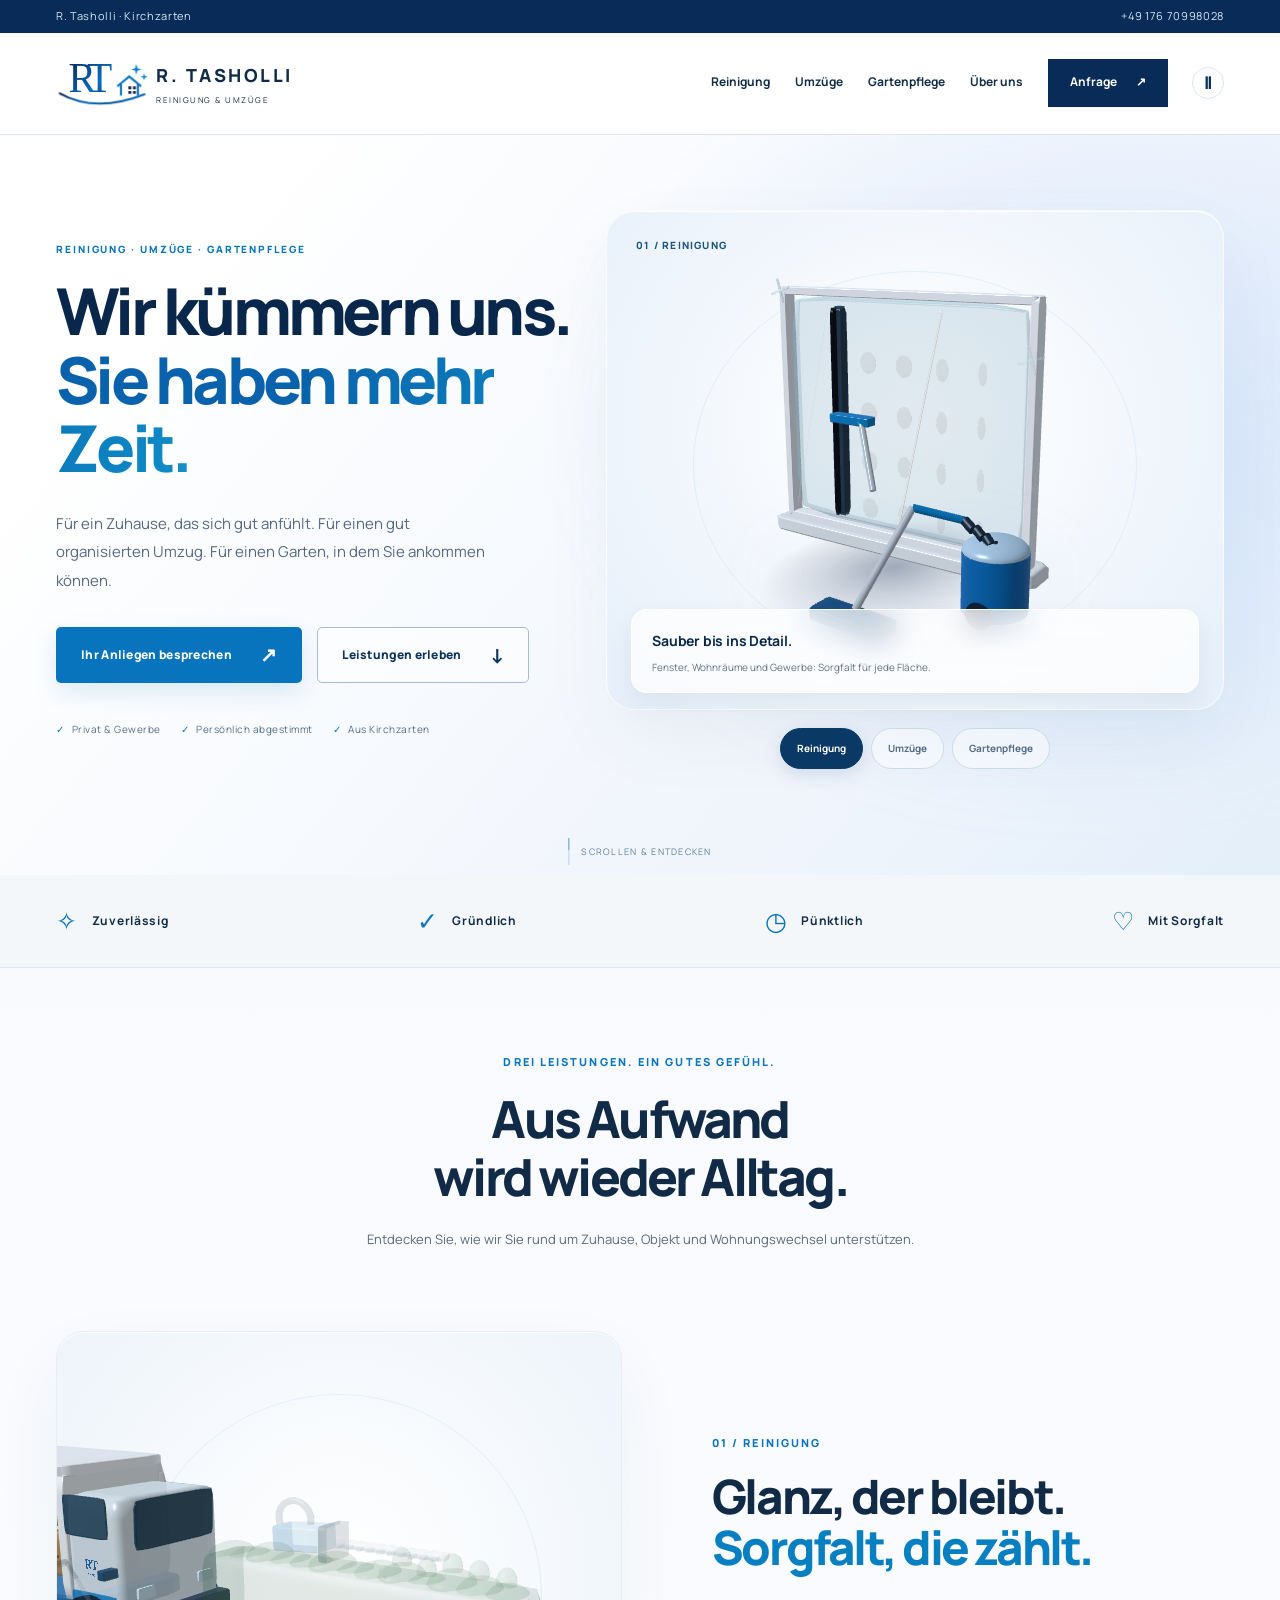
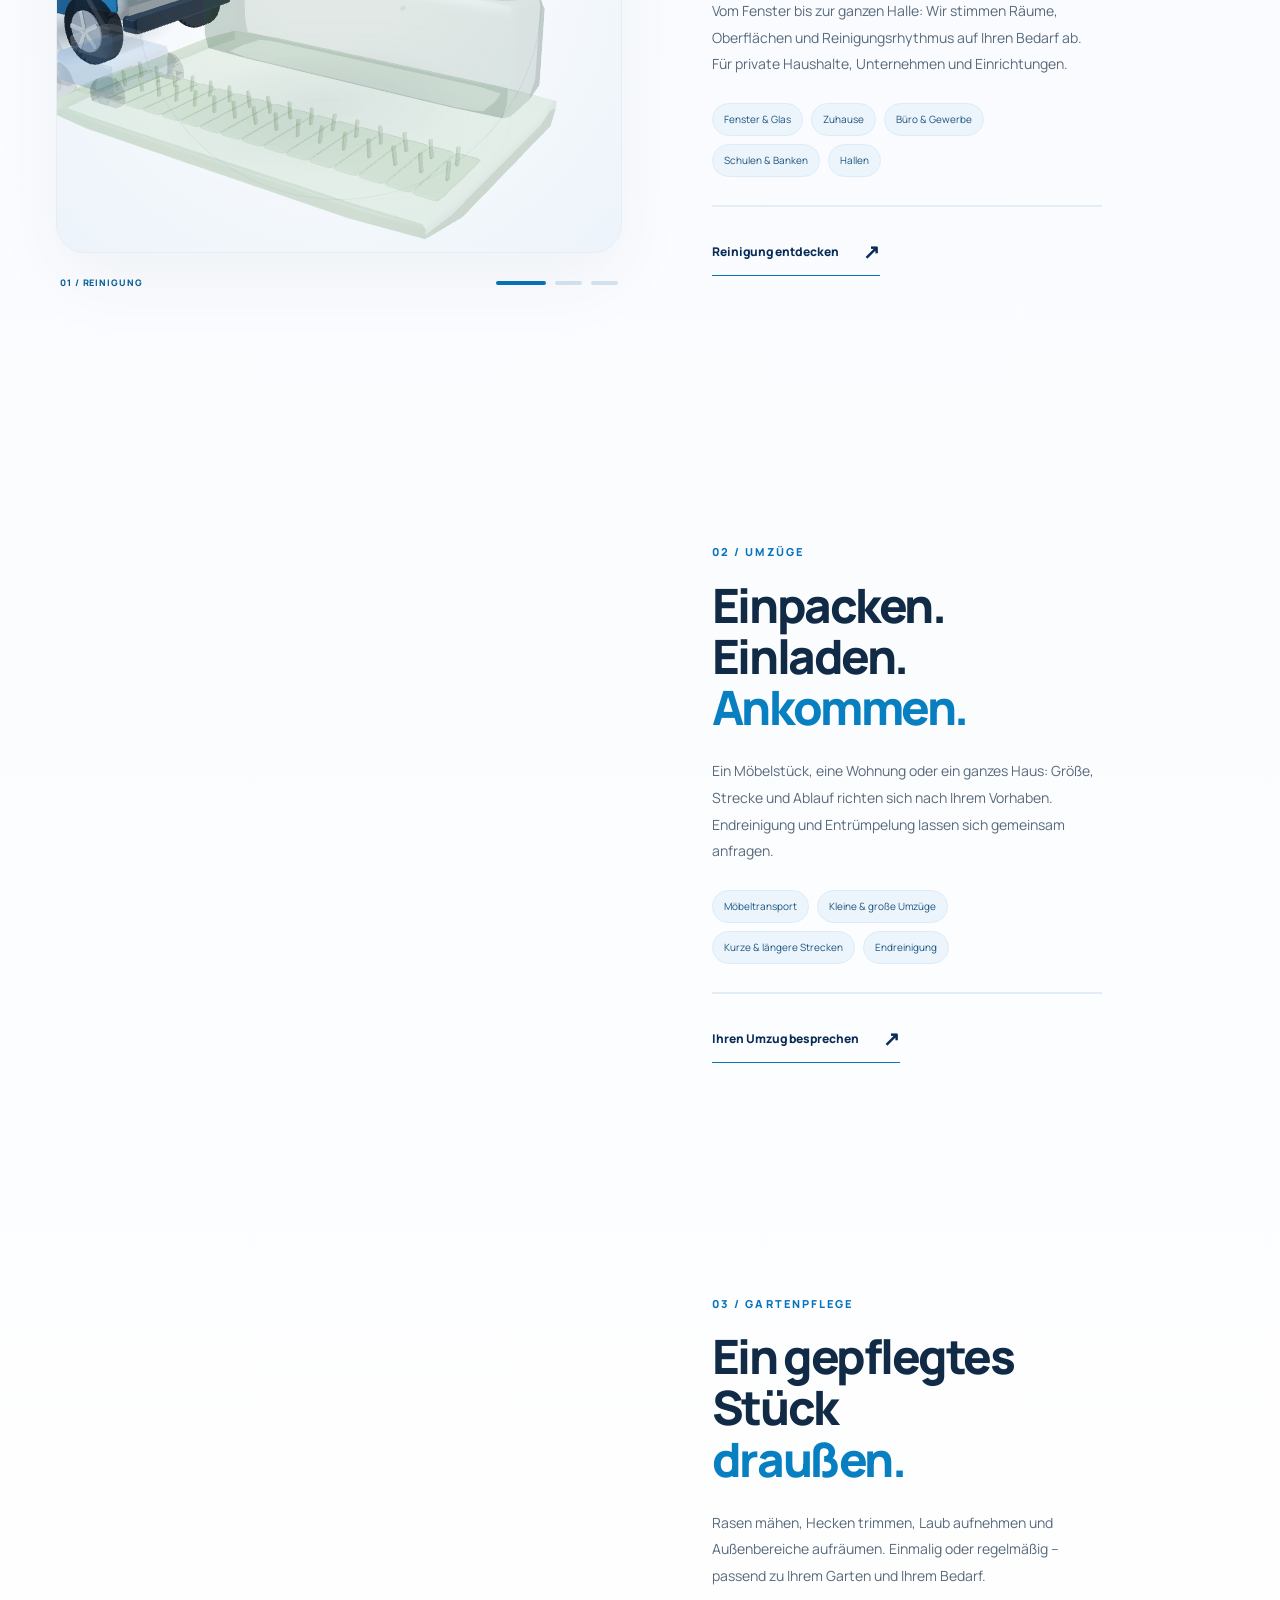
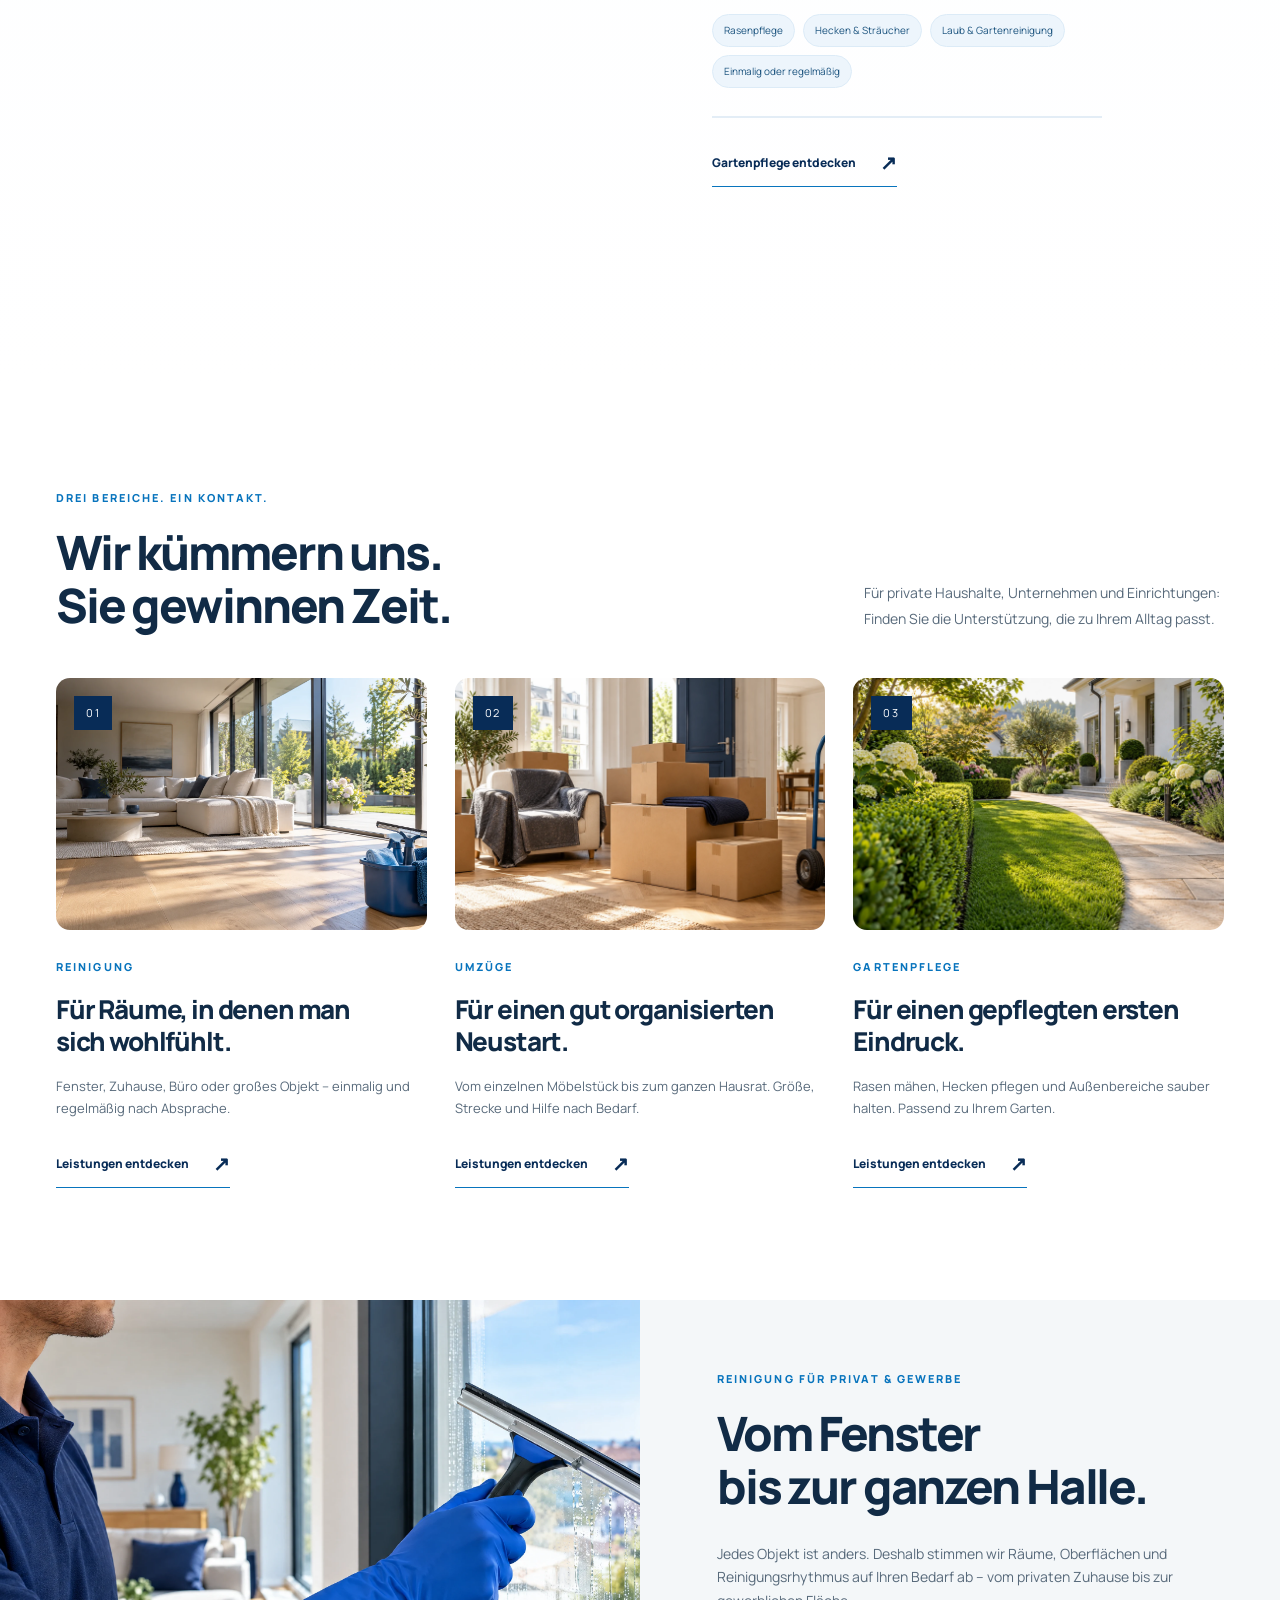
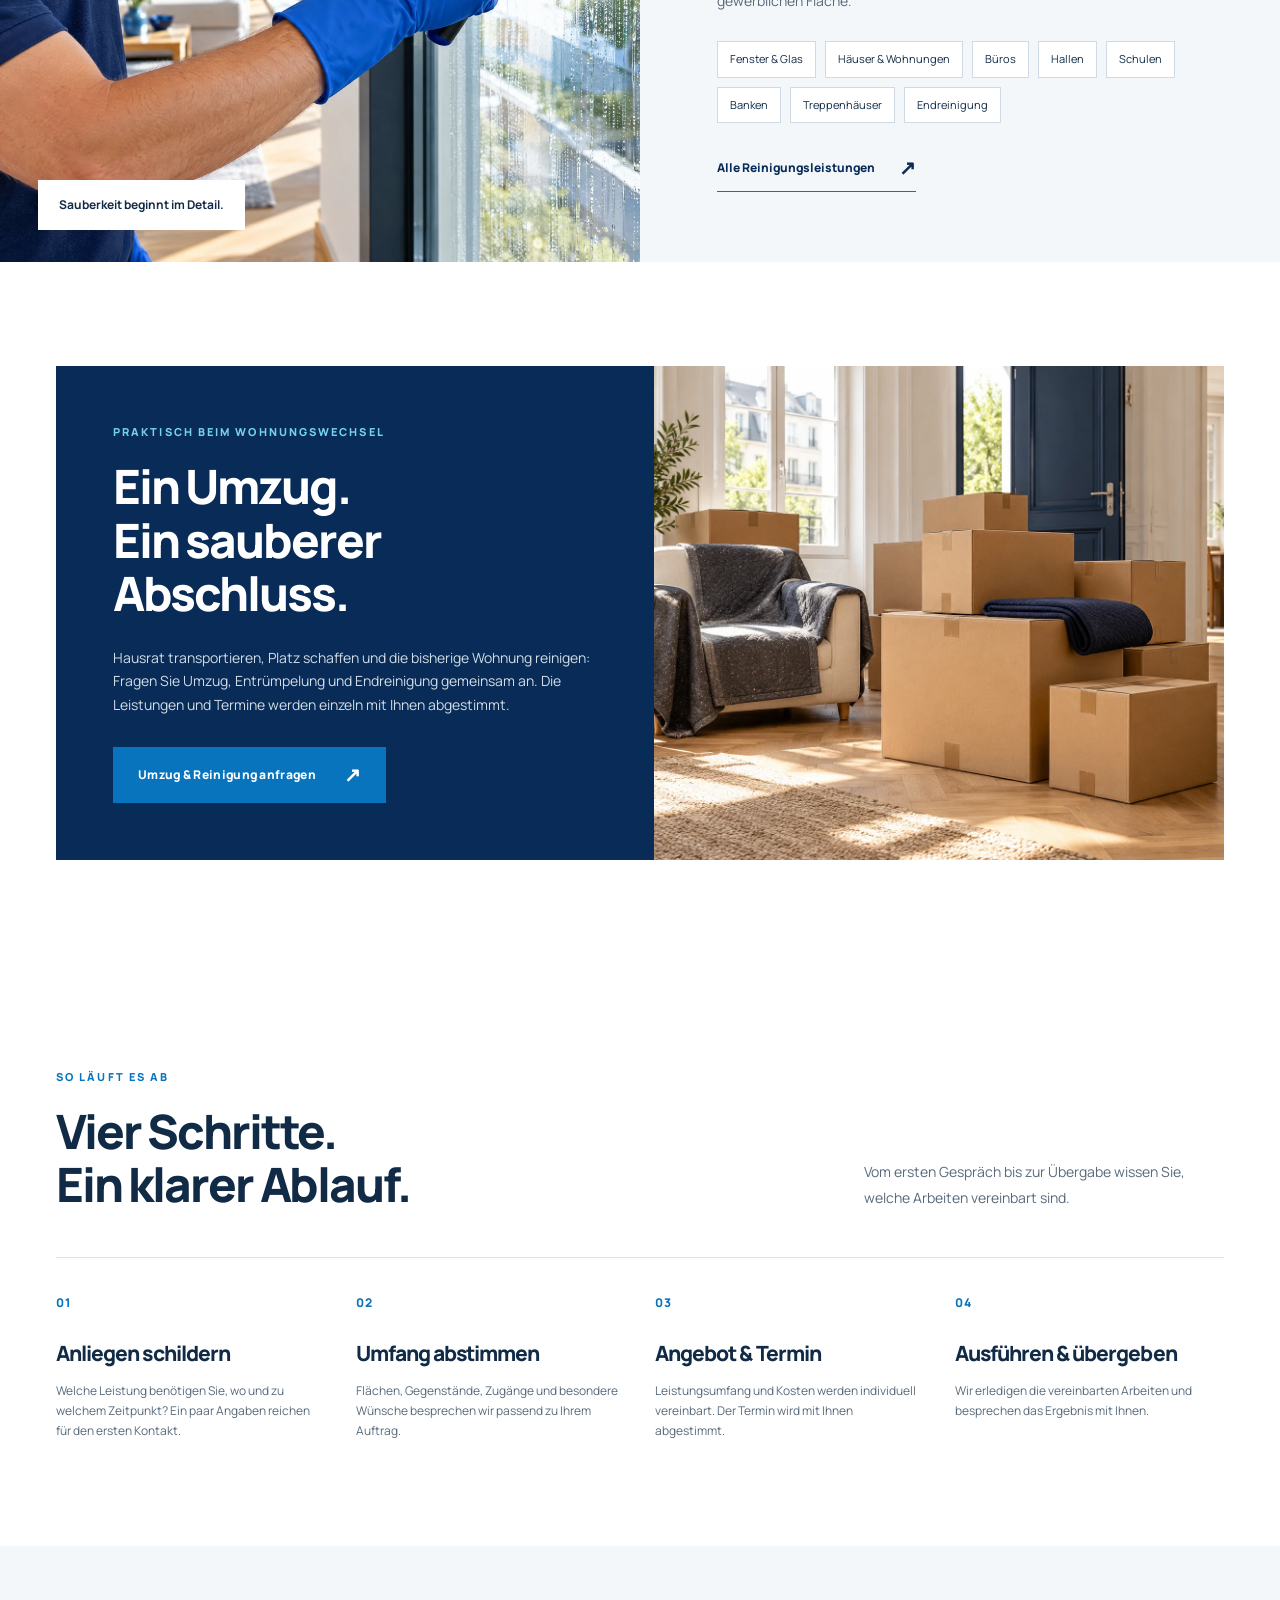
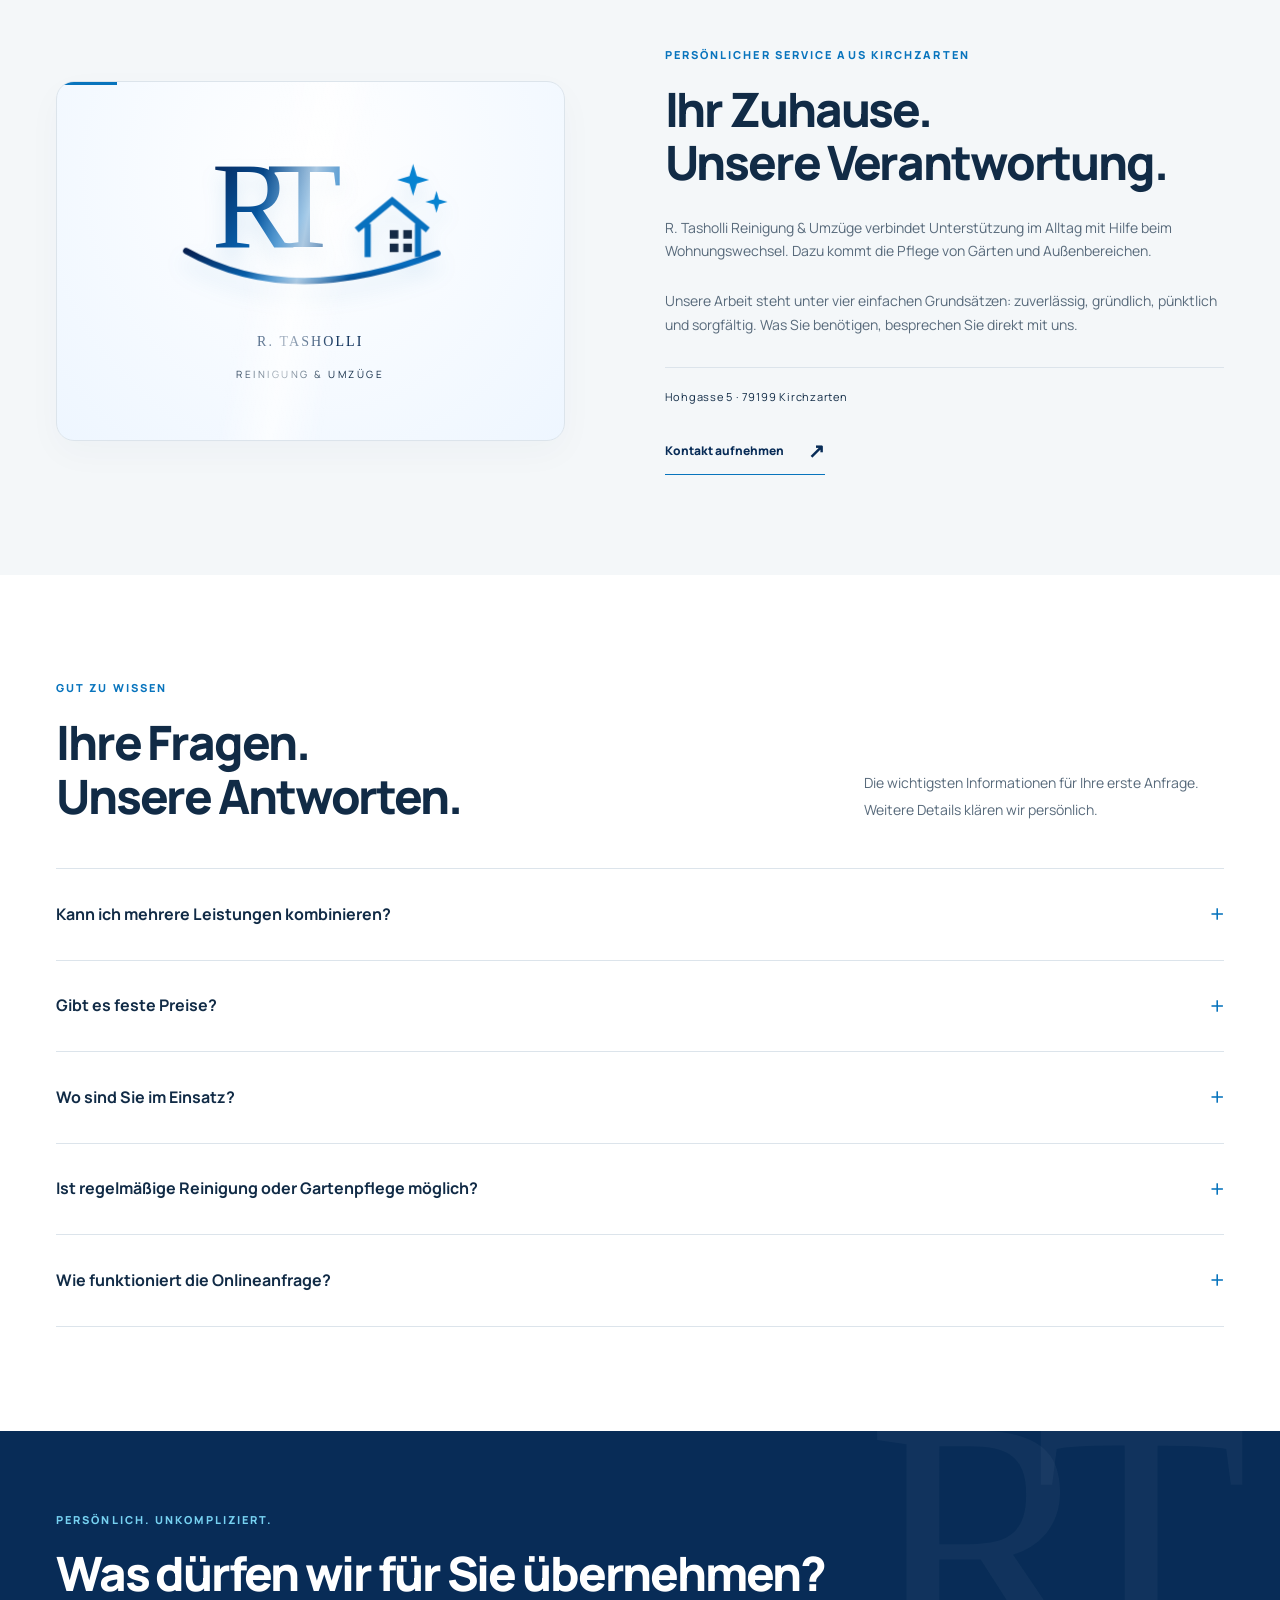
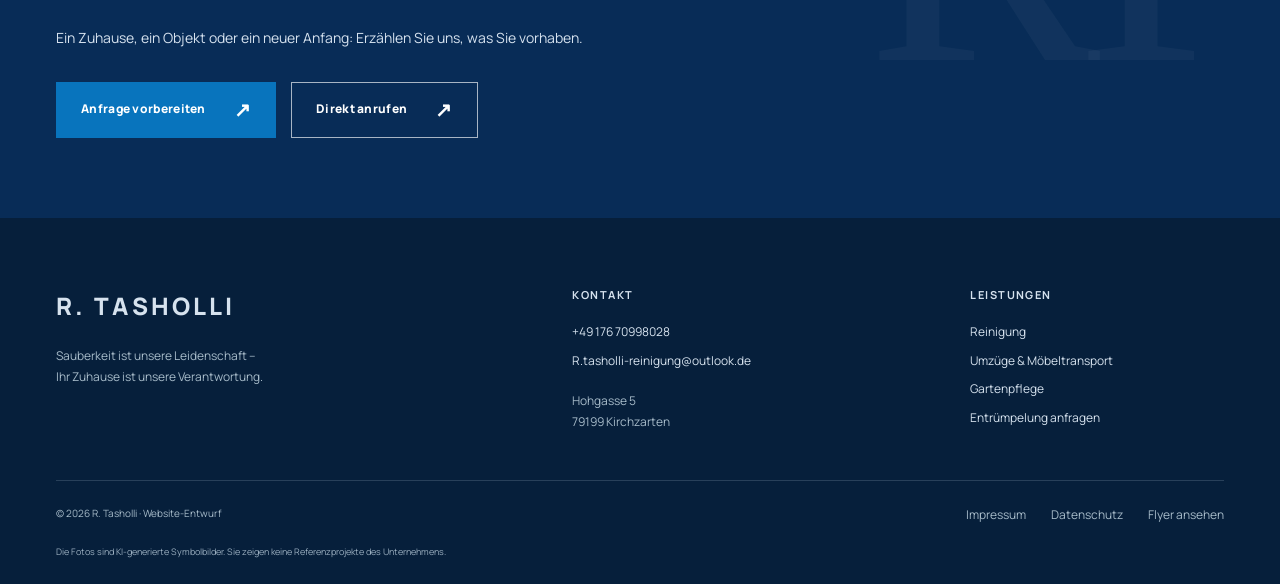
==== commit 2afdea6d: "Add interactive 3D service scenes and scroll animation experience" ====
--- a/docs/index.html
+++ b/docs/index.html
@@ -1,6 +1,14 @@
-<!doctype html><html lang="de"><head><meta charset="utf-8"><meta name="viewport" content="width=device-width,initial-scale=1"><meta name="robots" content="noindex,nofollow"><meta name="theme-color" content="#082c57"><title>Reinigung, Umzüge &amp; Gartenpflege in Kirchzarten | R. Tasholli</title><meta name="description" content="R. Tasholli: Reinigung für Privat und Gewerbe, Umzüge, Möbeltransport, Entrümpelung und Gartenpflege. Persönlich anfragen in Kirchzarten."><meta property="og:title" content="Reinigung, Umzüge &amp; Gartenpflege in Kirchzarten | R. Tasholli"><meta property="og:description" content="R. Tasholli: Reinigung für Privat und Gewerbe, Umzüge, Möbeltransport, Entrümpelung und Gartenpflege. Persönlich anfragen in Kirchzarten."><meta property="og:type" content="website"><meta property="og:image" content="https://kastriottafolli.github.io/r-tasholli-reinigung-umzuege/assets/cleaning.webp"><link rel="icon" href="assets/favicon.svg" type="image/svg+xml"><link rel="stylesheet" href="assets/style.css"><script src="assets/app.js" defer></script></head><body><a href="#main" class="skip">Zum Inhalt</a><div class="topline"><div class="container"><span>R. Tasholli · Kirchzarten</span><a href="tel:+4917670998028">+49 176 70998028</a></div></div><header class="site-header"><div class="container header-inner"><a class="brand" href="index.html" aria-label="R. Tasholli – Startseite"><svg class="rt-logo" viewBox="0 0 220 124" aria-hidden="true" focusable="false"><defs><linearGradient id="blue-header" x1="0" y1="0" x2="1" y2="1"><stop stop-color="#061f50"/><stop offset=".65" stop-color="#076ec0"/><stop offset="1" stop-color="#0b2b5e"/></linearGradient></defs><g class="logo-letters" fill="url(#blue-header)"><text x="30" y="83" font-family="Georgia,serif" font-size="100" letter-spacing="-16">RT</text></g><path class="logo-house" d="M148 69 177 45 206 69M157 64v27M198 64v27" fill="none" stroke="#0871bf" stroke-width="5"/><path d="M175 69h7v7h-7zm11 0h7v7h-7zm-11 11h7v7h-7zm11 0h7v7h-7z" fill="#142a45"/><path class="logo-swoosh" d="M9 86Q95 134 214 88" fill="none" stroke="url(#blue-header)" stroke-width="5" stroke-linecap="round"/><g fill="#0783d1"><path class="sparkle" d="m194 15 3 10 10 3-10 3-3 10-3-10-10-3 10-3z"/><path class="sparkle second" d="m213 37 2 7 7 2-7 2-2 7-2-7-7-2 7-2z"/></g></svg><span><strong>R. TASHOLLI</strong><small>REINIGUNG &amp; UMZÜGE</small></span></a><button class="menu-toggle" aria-expanded="false" aria-controls="navigation">Menü <span aria-hidden="true">☰</span></button><nav id="navigation" aria-label="Hauptnavigation"><a href="reinigung.html" >Reinigung</a><a href="umzuege.html" >Umzüge</a><a href="gartenpflege.html" >Gartenpflege</a><a href="index.html#unternehmen">Über uns</a><a class="nav-contact" href="kontakt.html">Anfrage <span aria-hidden="true">↗</span></a></nav><button class="motion-toggle" type="button" aria-pressed="false" title="Logo-Animation pausieren" aria-label="Logo-Animation pausieren">Ⅱ</button></div></header><main id="main"><section class="hero"><img class="hero-bg" src="assets/cleaning.webp" alt="Heller Wohnraum mit Reinigungsutensilien, KI-generiertes Symbolbild" fetchpriority="high" width="1672" height="941"><div class="hero-shade"></div><div class="container hero-inner"><p class="eyebrow">Ihr Service rund um Zuhause & Objekt</p><h1>Wir kümmern uns.<br><em>Sie haben mehr Zeit.</em></h1><p class="hero-copy">Reinigung, Umzüge und Gartenpflege aus Kirchzarten.<br>Für Ihr Zuhause, Ihr Unternehmen und Ihren nächsten Umzug.</p><div class="buttons"><a class="button " href="kontakt.html">Ihr Anliegen besprechen<span aria-hidden="true">↗</span></a><a class="button secondary" href="#leistungen">Leistungen entdecken<span aria-hidden="true">↗</span></a></div></div><div class="hero-foot"><span>REINIGUNG · UMZÜGE · GARTENPFLEGE</span><a href="#leistungen" aria-label="Weiter zu den Leistungen">↓</a><span>79199 KIRCHZARTEN</span></div></section>
+<!doctype html><html lang="de"><head><meta charset="utf-8"><meta name="viewport" content="width=device-width,initial-scale=1"><meta name="robots" content="noindex,nofollow"><meta name="theme-color" content="#082c57"><title>Reinigung, Umzüge &amp; Gartenpflege in Kirchzarten | R. Tasholli</title><meta name="description" content="R. Tasholli: Reinigung für Privat und Gewerbe, Umzüge, Möbeltransport, Entrümpelung und Gartenpflege. Persönlich anfragen in Kirchzarten."><meta property="og:title" content="Reinigung, Umzüge &amp; Gartenpflege in Kirchzarten | R. Tasholli"><meta property="og:description" content="R. Tasholli: Reinigung für Privat und Gewerbe, Umzüge, Möbeltransport, Entrümpelung und Gartenpflege. Persönlich anfragen in Kirchzarten."><meta property="og:type" content="website"><meta property="og:image" content="https://kastriottafolli.github.io/r-tasholli-reinigung-umzuege/assets/cleaning.webp"><link rel="icon" href="assets/favicon.svg" type="image/svg+xml"><link rel="stylesheet" href="assets/style.css"><link rel="stylesheet" href="assets/motion.css?v=motion-20261015"><script src="assets/app.js?v=motion-20261015" defer></script><script src="assets/cgi.js?v=motion-20261015" defer></script><script src="assets/motion.js?v=motion-20261015" defer></script></head><body><div class="page-progress" aria-hidden="true"></div><a href="#main" class="skip">Zum Inhalt</a><div class="topline"><div class="container"><span>R. Tasholli · Kirchzarten</span><a href="tel:+4917670998028">+49 176 70998028</a></div></div><header class="site-header"><div class="container header-inner"><a class="brand" href="index.html" aria-label="R. Tasholli – Startseite"><svg class="rt-logo" viewBox="0 0 220 124" aria-hidden="true" focusable="false"><defs><linearGradient id="blue-header" x1="0" y1="0" x2="1" y2="1"><stop stop-color="#061f50"/><stop offset=".65" stop-color="#076ec0"/><stop offset="1" stop-color="#0b2b5e"/></linearGradient></defs><g class="logo-letters" fill="url(#blue-header)"><text x="30" y="83" font-family="Georgia,serif" font-size="100" letter-spacing="-16">RT</text></g><path class="logo-house" d="M148 69 177 45 206 69M157 64v27M198 64v27" fill="none" stroke="#0871bf" stroke-width="5"/><path d="M175 69h7v7h-7zm11 0h7v7h-7zm-11 11h7v7h-7zm11 0h7v7h-7z" fill="#142a45"/><path class="logo-swoosh" d="M9 86Q95 134 214 88" fill="none" stroke="url(#blue-header)" stroke-width="5" stroke-linecap="round"/><g fill="#0783d1"><path class="sparkle" d="m194 15 3 10 10 3-10 3-3 10-3-10-10-3 10-3z"/><path class="sparkle second" d="m213 37 2 7 7 2-7 2-2 7-2-7-7-2 7-2z"/></g></svg><span><strong>R. TASHOLLI</strong><small>REINIGUNG &amp; UMZÜGE</small></span></a><button class="menu-toggle" aria-expanded="false" aria-controls="navigation">Menü <span aria-hidden="true">☰</span></button><nav id="navigation" aria-label="Hauptnavigation"><a href="reinigung.html" >Reinigung</a><a href="umzuege.html" >Umzüge</a><a href="gartenpflege.html" >Gartenpflege</a><a href="index.html#unternehmen">Über uns</a><a class="nav-contact" href="kontakt.html">Anfrage <span aria-hidden="true">↗</span></a></nav><button class="motion-toggle" type="button" aria-pressed="false" title="Animationen pausieren" aria-label="Animationen pausieren">Ⅱ</button></div></header><main id="main"><section class="hero cinematic-hero"><div class="container cinematic-grid"><div class="cinematic-copy"><p class="eyebrow">Reinigung · Umzüge · Gartenpflege</p><h1>Wir kümmern uns.<br><em>Sie haben mehr Zeit.</em></h1><p class="hero-copy">Für ein Zuhause, das sich gut anfühlt. Für einen gut organisierten Umzug. Für einen Garten, in dem Sie ankommen können.</p><div class="buttons"><a class="button" href="kontakt.html">Ihr Anliegen besprechen<span aria-hidden="true">↗</span></a><a class="button secondary" href="#leistungen-erleben">Leistungen erleben<span aria-hidden="true">↓</span></a></div><div class="hero-benefits"><span>Privat & Gewerbe</span><span>Persönlich abgestimmt</span><span>Aus Kirchzarten</span></div></div><div class="hero-visual"><div class="scene-panel" id="hero-scene" role="tabpanel" aria-labelledby="scene-tab-0"><span class="scene-index">01 / Reinigung</span><div class="cgi-stage" data-active="0" role="img" aria-label="Animierte Illustration: Fenster mit Wisch- und Glanzeffekt sowie ein bewegter Staubsauger"><canvas data-cgi="hero" data-mode="0" aria-hidden="true"></canvas><div class="cgi-fallback" aria-hidden="true">
+<div class="fallback-scene fallback-clean"><svg viewBox="0 0 420 320"><defs><linearGradient id="hero-glass" x2="1" y2="1"><stop stop-color="#d7f4ff"/><stop offset="1" stop-color="#80b4d1"/></linearGradient></defs><ellipse cx="210" cy="295" rx="145" ry="13" fill="#183f6718"/><rect x="115" y="35" width="205" height="220" rx="9" fill="url(#hero-glass)" stroke="#e7f0f7" stroke-width="10"/><path d="M140 45 270 240M172 45 300 240" stroke="white" stroke-width="11" opacity=".4"/><g class="fallback-wiper"><rect x="206" y="47" width="8" height="190" rx="4" fill="#1f3e52"/><path d="M214 145 266 185" stroke="#b9cbd6" stroke-width="10"/><path d="m265 185 14 12" stroke="#087fc0" stroke-width="13"/></g><g class="fallback-glint" fill="#ffffff"><path d="m310 38 7 19 19 7-19 7-7 19-7-19-19-7 19-7z"/></g><ellipse cx="114" cy="276" rx="34" ry="15" fill="#104370"/><rect x="80" y="224" width="69" height="54" rx="19" fill="#0b7dc4"/><ellipse cx="115" cy="225" rx="33" ry="12" fill="#b7d8eb"/><path d="M147 249Q194 225 190 278" fill="none" stroke="#173e59" stroke-width="9"/><rect x="166" y="272" width="78" height="14" rx="6" fill="#135b91"/></svg></div>
+<div class="fallback-scene fallback-move"><svg viewBox="0 0 420 320"><defs><linearGradient id="hero-van" x2="1" y2="1"><stop stop-color="#ffffff"/><stop offset="1" stop-color="#c5ddeb"/></linearGradient></defs><ellipse cx="220" cy="279" rx="152" ry="13" fill="#183f6718"/><g class="fallback-van"><path d="M77 110Q77 95 96 95H267L332 136 352 189V253H77Z" fill="url(#hero-van)" stroke="#b9d1e0" stroke-width="2"/><path d="M269 109h30l31 47h-61z" fill="#204b64"/><path d="M81 211h266v24H81Z" fill="#087ec6"/><rect x="136" y="110" width="105" height="108" rx="5" fill="#d4e4ee"/><text x="155" y="164" fill="#0b64a5" font-family="Georgia,serif" font-size="42">RT</text><circle cx="135" cy="251" r="29" fill="#1a2f40"/><circle cx="135" cy="251" r="16" fill="#b1c9d9"/><circle cx="297" cy="251" r="29" fill="#1a2f40"/><circle cx="297" cy="251" r="16" fill="#b1c9d9"/><path d="M335 182h16v14h-16z" fill="#cff5ff"/></g><g class="fallback-box"><rect x="36" y="215" width="51" height="51" rx="4" fill="#b89668"/><path d="M58 215h10v51H58z" fill="#e0cbaa"/></g></svg></div>
+<div class="fallback-scene fallback-garden"><svg viewBox="0 0 420 320"><defs><linearGradient id="hero-green" x2="1" y2="1"><stop stop-color="#76b675"/><stop offset="1" stop-color="#285d3d"/></linearGradient></defs><ellipse cx="210" cy="280" rx="158" ry="28" fill="#9ecb8f"/><rect x="65" y="125" width="285" height="94" rx="20" fill="url(#hero-green)"/><path d="M80 126q20-25 40 0t40 0t40 0t40 0t40 0t40 0" fill="none" stroke="#649b65" stroke-width="16"/><g class="fallback-shear"><rect x="130" y="89" width="80" height="30" rx="10" fill="#097dc0"/><path d="M205 102h124" stroke="#b5cbd3" stroke-width="12"/><path d="M216 88v25m18-25v25m18-25v25m18-25v25m18-25v25m18-25v25m18-25v25" stroke="#d8e8ed" stroke-width="6"/></g><g class="fallback-mower"><path d="M185 246 143 173h-13" fill="none" stroke="#253f50" stroke-width="8"/><rect x="177" y="234" width="98" height="37" rx="14" fill="#097ac0"/><rect x="199" y="217" width="53" height="25" rx="9" fill="#d5e4ed"/><circle cx="190" cy="270" r="14" fill="#243d4a"/><circle cx="258" cy="270" r="14" fill="#243d4a"/></g></svg></div>
+</div></div><div class="scene-caption"><strong>Sauber bis ins Detail.</strong><p>Fenster, Wohnräume und Gewerbe: Sorgfalt für jede Fläche.</p></div></div><div class="scene-tabs" role="tablist" aria-label="Leistungsszene auswählen"><button class="scene-tab" id="scene-tab-0" role="tab" aria-selected="true" aria-controls="hero-scene">Reinigung</button><button class="scene-tab" id="scene-tab-1" role="tab" aria-selected="false" aria-controls="hero-scene" tabindex="-1">Umzüge</button><button class="scene-tab" id="scene-tab-2" role="tab" aria-selected="false" aria-controls="hero-scene" tabindex="-1">Gartenpflege</button></div></div></div><a class="hero-scroll-cue" href="#leistungen-erleben"><span class="scroll-line" aria-hidden="true"></span>Scrollen & entdecken</a></section>
 <div class="values"><div class="container"><span><b>✧</b> Zuverlässig</span><span><b>✓</b> Gründlich</span><span><b>◷</b> Pünktlich</span><span><b>♡</b> Mit Sorgfalt</span></div></div>
-<section id="leistungen" class="section container"><div class="section-heading"><div><p class="eyebrow">Drei Bereiche. Ein Kontakt.</p><h2>Wir kümmern uns.<br>Sie gewinnen Zeit.</h2></div><p>Für private Haushalte, Unternehmen und Einrichtungen: Finden Sie die Unterstützung, die zu Ihrem Alltag passt.</p></div><div class="services-grid"><article class="service-card"><a href="reinigung.html" class="card-image"><img src="assets/cleaning.webp" alt="Reinigung: KI-generiertes Symbolbild" loading="lazy" width="1536" height="1024"><span class="service-number">01</span></a><div><p class="eyebrow">Reinigung</p><h3><a href="reinigung.html">Für Räume, in denen man sich wohlfühlt.</a></h3><p>Fenster, Zuhause, Büro oder großes Objekt – einmalig und regelmäßig nach Absprache.</p><a class="text-link" href="reinigung.html">Leistungen entdecken <span aria-hidden="true">↗</span></a></div></article><article class="service-card"><a href="umzuege.html" class="card-image"><img src="assets/moving.webp" alt="Umzüge: KI-generiertes Symbolbild" loading="lazy" width="1536" height="1024"><span class="service-number">02</span></a><div><p class="eyebrow">Umzüge</p><h3><a href="umzuege.html">Für einen gut organisierten Neustart.</a></h3><p>Vom einzelnen Möbelstück bis zum ganzen Hausrat. Größe, Strecke und Hilfe nach Bedarf.</p><a class="text-link" href="umzuege.html">Leistungen entdecken <span aria-hidden="true">↗</span></a></div></article><article class="service-card"><a href="gartenpflege.html" class="card-image"><img src="assets/garden.webp" alt="Gartenpflege: KI-generiertes Symbolbild" loading="lazy" width="1536" height="1024"><span class="service-number">03</span></a><div><p class="eyebrow">Gartenpflege</p><h3><a href="gartenpflege.html">Für einen gepflegten ersten Eindruck.</a></h3><p>Rasen mähen, Hecken pflegen und Außenbereiche sauber halten. Passend zu Ihrem Garten.</p><a class="text-link" href="gartenpflege.html">Leistungen entdecken <span aria-hidden="true">↗</span></a></div></article></div></section>
+<section class="motion-story" id="leistungen-erleben"><div class="container"><div class="story-heading"><p class="eyebrow">Drei Leistungen. Ein gutes Gefühl.</p><h2>Aus Aufwand<br>wird wieder Alltag.</h2><p>Entdecken Sie, wie wir Sie rund um Zuhause, Objekt und Wohnungswechsel unterstützen.</p></div><div class="story-layout"><div class="story-visual"><div class="cgi-stage" data-active="0" role="img" aria-label="Animierte Illustration: Fenster mit Wisch- und Glanzeffekt sowie ein bewegter Staubsauger"><canvas data-cgi="story" data-mode="0" aria-hidden="true"></canvas><div class="cgi-fallback" aria-hidden="true">
+<div class="fallback-scene fallback-clean"><svg viewBox="0 0 420 320"><defs><linearGradient id="story-glass" x2="1" y2="1"><stop stop-color="#d7f4ff"/><stop offset="1" stop-color="#80b4d1"/></linearGradient></defs><ellipse cx="210" cy="295" rx="145" ry="13" fill="#183f6718"/><rect x="115" y="35" width="205" height="220" rx="9" fill="url(#story-glass)" stroke="#e7f0f7" stroke-width="10"/><path d="M140 45 270 240M172 45 300 240" stroke="white" stroke-width="11" opacity=".4"/><g class="fallback-wiper"><rect x="206" y="47" width="8" height="190" rx="4" fill="#1f3e52"/><path d="M214 145 266 185" stroke="#b9cbd6" stroke-width="10"/><path d="m265 185 14 12" stroke="#087fc0" stroke-width="13"/></g><g class="fallback-glint" fill="#ffffff"><path d="m310 38 7 19 19 7-19 7-7 19-7-19-19-7 19-7z"/></g><ellipse cx="114" cy="276" rx="34" ry="15" fill="#104370"/><rect x="80" y="224" width="69" height="54" rx="19" fill="#0b7dc4"/><ellipse cx="115" cy="225" rx="33" ry="12" fill="#b7d8eb"/><path d="M147 249Q194 225 190 278" fill="none" stroke="#173e59" stroke-width="9"/><rect x="166" y="272" width="78" height="14" rx="6" fill="#135b91"/></svg></div>
+<div class="fallback-scene fallback-move"><svg viewBox="0 0 420 320"><defs><linearGradient id="story-van" x2="1" y2="1"><stop stop-color="#ffffff"/><stop offset="1" stop-color="#c5ddeb"/></linearGradient></defs><ellipse cx="220" cy="279" rx="152" ry="13" fill="#183f6718"/><g class="fallback-van"><path d="M77 110Q77 95 96 95H267L332 136 352 189V253H77Z" fill="url(#story-van)" stroke="#b9d1e0" stroke-width="2"/><path d="M269 109h30l31 47h-61z" fill="#204b64"/><path d="M81 211h266v24H81Z" fill="#087ec6"/><rect x="136" y="110" width="105" height="108" rx="5" fill="#d4e4ee"/><text x="155" y="164" fill="#0b64a5" font-family="Georgia,serif" font-size="42">RT</text><circle cx="135" cy="251" r="29" fill="#1a2f40"/><circle cx="135" cy="251" r="16" fill="#b1c9d9"/><circle cx="297" cy="251" r="29" fill="#1a2f40"/><circle cx="297" cy="251" r="16" fill="#b1c9d9"/><path d="M335 182h16v14h-16z" fill="#cff5ff"/></g><g class="fallback-box"><rect x="36" y="215" width="51" height="51" rx="4" fill="#b89668"/><path d="M58 215h10v51H58z" fill="#e0cbaa"/></g></svg></div>
+<div class="fallback-scene fallback-garden"><svg viewBox="0 0 420 320"><defs><linearGradient id="story-green" x2="1" y2="1"><stop stop-color="#76b675"/><stop offset="1" stop-color="#285d3d"/></linearGradient></defs><ellipse cx="210" cy="280" rx="158" ry="28" fill="#9ecb8f"/><rect x="65" y="125" width="285" height="94" rx="20" fill="url(#story-green)"/><path d="M80 126q20-25 40 0t40 0t40 0t40 0t40 0t40 0" fill="none" stroke="#649b65" stroke-width="16"/><g class="fallback-shear"><rect x="130" y="89" width="80" height="30" rx="10" fill="#097dc0"/><path d="M205 102h124" stroke="#b5cbd3" stroke-width="12"/><path d="M216 88v25m18-25v25m18-25v25m18-25v25m18-25v25m18-25v25m18-25v25" stroke="#d8e8ed" stroke-width="6"/></g><g class="fallback-mower"><path d="M185 246 143 173h-13" fill="none" stroke="#253f50" stroke-width="8"/><rect x="177" y="234" width="98" height="37" rx="14" fill="#097ac0"/><rect x="199" y="217" width="53" height="25" rx="9" fill="#d5e4ed"/><circle cx="190" cy="270" r="14" fill="#243d4a"/><circle cx="258" cy="270" r="14" fill="#243d4a"/></g></svg></div>
+</div></div><div class="story-caption"><span class="story-current">01 / Reinigung</span><div class="story-dots" aria-label="Aktueller Leistungsbereich"><span class="story-dot active" aria-current="step"></span><span class="story-dot"></span><span class="story-dot"></span></div></div></div><div class="story-copy"><article class="motion-chapter chapter-active" data-chapter="0"><p class="eyebrow">01 / Reinigung</p><h3>Glanz, der bleibt.<br><em>Sorgfalt, die zählt.</em></h3><p>Vom Fenster bis zur ganzen Halle: Wir stimmen Räume, Oberflächen und Reinigungsrhythmus auf Ihren Bedarf ab. Für private Haushalte, Unternehmen und Einrichtungen.</p><div class="chapter-list"><span>Fenster & Glas</span><span>Zuhause</span><span>Büro & Gewerbe</span><span>Schulen & Banken</span><span>Hallen</span></div><div class="chapter-line" aria-hidden="true"></div><a class="text-link" href="reinigung.html">Reinigung entdecken<span aria-hidden="true">↗</span></a></article><article class="motion-chapter " data-chapter="1"><p class="eyebrow">02 / Umzüge</p><h3>Einpacken. Einladen.<br><em>Ankommen.</em></h3><p>Ein Möbelstück, eine Wohnung oder ein ganzes Haus: Größe, Strecke und Ablauf richten sich nach Ihrem Vorhaben. Endreinigung und Entrümpelung lassen sich gemeinsam anfragen.</p><div class="chapter-list"><span>Möbeltransport</span><span>Kleine & große Umzüge</span><span>Kurze & längere Strecken</span><span>Endreinigung</span></div><div class="chapter-line" aria-hidden="true"></div><a class="text-link" href="umzuege.html">Ihren Umzug besprechen<span aria-hidden="true">↗</span></a></article><article class="motion-chapter " data-chapter="2"><p class="eyebrow">03 / Gartenpflege</p><h3>Ein gepflegtes Stück<br><em>draußen.</em></h3><p>Rasen mähen, Hecken trimmen, Laub aufnehmen und Außenbereiche aufräumen. Einmalig oder regelmäßig – passend zu Ihrem Garten und Ihrem Bedarf.</p><div class="chapter-list"><span>Rasenpflege</span><span>Hecken & Sträucher</span><span>Laub & Gartenreinigung</span><span>Einmalig oder regelmäßig</span></div><div class="chapter-line" aria-hidden="true"></div><a class="text-link" href="gartenpflege.html">Gartenpflege entdecken<span aria-hidden="true">↗</span></a></article></div></div></div></section><section id="leistungen" class="section container"><div class="section-heading"><div><p class="eyebrow">Drei Bereiche. Ein Kontakt.</p><h2>Wir kümmern uns.<br>Sie gewinnen Zeit.</h2></div><p>Für private Haushalte, Unternehmen und Einrichtungen: Finden Sie die Unterstützung, die zu Ihrem Alltag passt.</p></div><div class="services-grid"><article class="service-card"><a href="reinigung.html" class="card-image"><img src="assets/cleaning.webp" alt="Reinigung: KI-generiertes Symbolbild" loading="lazy" width="1536" height="1024"><span class="service-number">01</span></a><div><p class="eyebrow">Reinigung</p><h3><a href="reinigung.html">Für Räume, in denen man sich wohlfühlt.</a></h3><p>Fenster, Zuhause, Büro oder großes Objekt – einmalig und regelmäßig nach Absprache.</p><a class="text-link" href="reinigung.html">Leistungen entdecken <span aria-hidden="true">↗</span></a></div></article><article class="service-card"><a href="umzuege.html" class="card-image"><img src="assets/moving.webp" alt="Umzüge: KI-generiertes Symbolbild" loading="lazy" width="1536" height="1024"><span class="service-number">02</span></a><div><p class="eyebrow">Umzüge</p><h3><a href="umzuege.html">Für einen gut organisierten Neustart.</a></h3><p>Vom einzelnen Möbelstück bis zum ganzen Hausrat. Größe, Strecke und Hilfe nach Bedarf.</p><a class="text-link" href="umzuege.html">Leistungen entdecken <span aria-hidden="true">↗</span></a></div></article><article class="service-card"><a href="gartenpflege.html" class="card-image"><img src="assets/garden.webp" alt="Gartenpflege: KI-generiertes Symbolbild" loading="lazy" width="1536" height="1024"><span class="service-number">03</span></a><div><p class="eyebrow">Gartenpflege</p><h3><a href="gartenpflege.html">Für einen gepflegten ersten Eindruck.</a></h3><p>Rasen mähen, Hecken pflegen und Außenbereiche sauber halten. Passend zu Ihrem Garten.</p><a class="text-link" href="gartenpflege.html">Leistungen entdecken <span aria-hidden="true">↗</span></a></div></article></div></section>
 <section class="split-section cleaning-feature"><div class="feature-image"><img src="assets/fensterreinigung.webp" alt="Fensterreinigung, generiertes Symbolbild" loading="lazy" width="1672" height="941"><span class="image-caption">Sauberkeit beginnt im Detail.</span></div><div class="feature-content"><p class="eyebrow">Reinigung für Privat & Gewerbe</p><h2>Vom Fenster<br>bis zur ganzen Halle.</h2><p>Jedes Objekt ist anders. Deshalb stimmen wir Räume, Oberflächen und Reinigungsrhythmus auf Ihren Bedarf ab – vom privaten Zuhause bis zur gewerblichen Fläche.</p><div class="pill-list"><span>Fenster & Glas</span><span>Häuser & Wohnungen</span><span>Büros</span><span>Hallen</span><span>Schulen</span><span>Banken</span><span>Treppenhäuser</span><span>Endreinigung</span></div><a class="text-link" href="reinigung.html">Alle Reinigungsleistungen <span aria-hidden="true">↗</span></a></div></section>
 <section class="section container"><div class="combination"><div><p class="eyebrow">Praktisch beim Wohnungswechsel</p><h2>Ein Umzug.<br>Ein sauberer Abschluss.</h2><p>Hausrat transportieren, Platz schaffen und die bisherige Wohnung reinigen: Fragen Sie Umzug, Entrümpelung und Endreinigung gemeinsam an. Die Leistungen und Termine werden einzeln mit Ihnen abgestimmt.</p><a class="button " href="kontakt.html?service=Umzug%20%2B%20Endreinigung">Umzug & Reinigung anfragen<span aria-hidden="true">↗</span></a></div><img src="assets/moving.webp" alt="Umzugskartons im Wohnraum, Symbolbild" loading="lazy" width="1536" height="1024"></div></section>
 <section class="section container" id="ablauf"><div class="section-heading"><div><p class="eyebrow">So läuft es ab</p><h2>Vier Schritte.<br>Ein klarer Ablauf.</h2></div><p>Vom ersten Gespräch bis zur Übergabe wissen Sie, welche Arbeiten vereinbart sind.</p></div><div class="steps"><article><span class="step-no">01</span><h3>Anliegen schildern</h3><p>Welche Leistung benötigen Sie, wo und zu welchem Zeitpunkt? Ein paar Angaben reichen für den ersten Kontakt.</p></article><article><span class="step-no">02</span><h3>Umfang abstimmen</h3><p>Flächen, Gegenstände, Zugänge und besondere Wünsche besprechen wir passend zu Ihrem Auftrag.</p></article><article><span class="step-no">03</span><h3>Angebot & Termin</h3><p>Leistungsumfang und Kosten werden individuell vereinbart. Der Termin wird mit Ihnen abgestimmt.</p></article><article><span class="step-no">04</span><h3>Ausführen & übergeben</h3><p>Wir erledigen die vereinbarten Arbeiten und besprechen das Ergebnis mit Ihnen.</p></article></div></section>
--- a/docs/assets/motion.css
+++ b/docs/assets/motion.css
@@ -0,0 +1,17 @@
+/* A service-led motion experience. All effects have a static, readable state. */
+.page-progress{position:fixed;inset:0 0 auto;height:3px;background:linear-gradient(90deg,#116bc1,#80d9fa);transform:scaleX(0);transform-origin:left;z-index:90;pointer-events:none}
+.site-header{transition:box-shadow .5s,background .5s}.site-header.is-scrolled{background:#ffffffd9;backdrop-filter:blur(20px);-webkit-backdrop-filter:blur(20px);box-shadow:0 10px 35px #082c570c}
+.site-header.is-scrolled .header-inner{height:84px;transition:height .5s}.motion-toggle{position:relative;z-index:2}.cinematic-hero{background:linear-gradient(130deg,#ffffff 15%,#f0f5fc 70%,#e4effa);color:#09274b;min-height:740px;overflow:hidden;display:block;position:relative}.cinematic-hero:before{content:'';position:absolute;inset:-30% -20% -10% 30%;background:radial-gradient(ellipse at 60% 50%,#9fc5ff55,transparent 52%);filter:blur(30px);animation:hero-atmosphere 12s ease-in-out infinite alternate;pointer-events:none}
+.cinematic-grid{position:relative;display:grid;grid-template-columns:.92fr 1.08fr;gap:24px;align-items:center;min-height:710px;padding-block:45px}.cinematic-copy{position:relative;z-index:2}.cinematic-hero .eyebrow{color:#0874bd;font-size:10px}.cinematic-hero h1{font-size:clamp(45px,5.05vw,78px);line-height:1.06;letter-spacing:-.058em}.cinematic-hero h1 em{display:inline;background:linear-gradient(110deg,#0962ab 20%,#0e8bc7 45%,#68c4e4 54%,#0866ac 70%);background-size:220% 100%;background-clip:text;-webkit-background-clip:text;color:transparent;animation:title-sheen 9s ease-in-out infinite}
+.cinematic-hero .hero-copy{color:#546981;font-size:15px;line-height:1.9;max-width:430px;margin-top:28px}.cinematic-hero .button{border-radius:5px;box-shadow:0 9px 24px #0a6db222}.cinematic-hero .button.secondary{color:#0b335b;border:1px solid #a7bcd2;background:#ffffff88;box-shadow:none}.cinematic-hero .button.secondary:hover{background:white}.hero-benefits{display:flex;gap:20px;flex-wrap:wrap;margin-top:38px;color:#567088;font-size:10px;letter-spacing:.05em}.hero-benefits span:before{content:'✓';color:#0575bb;margin-right:7px}
+.hero-visual{position:relative;min-width:0;align-self:center}.scene-panel{position:relative}.scene-index{position:absolute;top:27px;left:30px;z-index:2;font-size:10px;letter-spacing:.12em;text-transform:uppercase;font-weight:800;color:#1c567f}.scene-caption{position:absolute;bottom:17px;left:25px;right:25px;z-index:2;padding:17px 20px;background:#ffffffbb;border:1px solid #ffffff;border-radius:15px;backdrop-filter:blur(15px);box-shadow:0 10px 25px #102c5010;pointer-events:none}.scene-caption strong{font-size:14px;letter-spacing:-.015em}.scene-caption p{font-size:10px;line-height:1.65;margin-top:5px;color:#5f7389}.scene-tabs{display:flex;gap:8px;justify-content:center;margin-top:18px;position:relative;z-index:3}.scene-tab{border:1px solid #ccdae7;background:#ffffff80;border-radius:40px;color:#536d87;padding:11px 16px;font-size:10px;font-weight:700;transition:background .35s,color .35s,box-shadow .35s}.scene-tab[aria-selected=true]{background:#0a3966;border-color:#0a3966;color:white;box-shadow:0 5px 18px #0b3a6420}.scene-tab:hover{border-color:#6ba7cf}.hero-scroll-cue{position:absolute;bottom:10px;left:50%;transform:translateX(-50%);display:flex;align-items:center;gap:12px;color:#60809d;font-size:9px;letter-spacing:.14em;text-transform:uppercase}.scroll-line{height:27px;width:1px;background:#bbcee1;position:relative;overflow:hidden}.scroll-line:after{content:'';height:12px;width:1px;background:#067bbf;position:absolute;top:0;animation:scroll-cue 2.4s ease-in-out infinite}
+.cgi-stage{position:relative;isolation:isolate;overflow:hidden;border-radius:28px;background:radial-gradient(ellipse at 50% 42%,#ffffff 8%,#f1f6fc 55%,#e5effa 100%);height:500px;border:1px solid #ffffffb3;box-shadow:inset 0 1px 1px white,0 28px 75px #18385b0c}.cgi-stage:before{content:'';position:absolute;left:14%;right:14%;top:12%;bottom:10%;border-radius:50%;border:1px solid #c8dff166;pointer-events:none}.cgi-stage:after{content:'';position:absolute;left:27%;right:27%;bottom:20%;height:14%;border-radius:50%;background:#a7bdd918;filter:blur(30px);pointer-events:none;z-index:-1}.cgi-stage canvas{width:100%;height:100%;display:block;position:relative;z-index:1;touch-action:pan-y;cursor:grab}.cgi-stage canvas:active{cursor:grabbing}.cgi-fallback{display:none;position:absolute;inset:12% 8% 16%;align-items:center;justify-content:center}.cgi-unavailable canvas{display:none}.cgi-unavailable .cgi-fallback{display:flex}.fallback-scene{display:none;width:100%;height:100%;position:relative}.cgi-stage[data-active='0'] .fallback-clean,.cgi-stage[data-active='1'] .fallback-move,.cgi-stage[data-active='2'] .fallback-garden{display:block}.fallback-scene svg{height:100%;width:100%;overflow:visible}.fallback-glint{transform-origin:center;animation:fallback-glint 3.5s ease-in-out infinite}.fallback-wiper{animation:fallback-wiper 5s ease-in-out infinite}.fallback-van{animation:fallback-van 8s ease-in-out infinite}.fallback-box{animation:fallback-box 4s ease-in-out infinite}.fallback-mower{animation:fallback-mower 7s ease-in-out infinite}.fallback-shear{transform-origin:250px 95px;animation:fallback-shear 2s ease-in-out infinite}
+.motion-story{background:linear-gradient(180deg,#f8fafe,#ffffff);padding-block:85px;position:relative}.story-heading{text-align:center;max-width:760px;margin:0 auto 35px}.story-heading h2{font-size:clamp(34px,4vw,56px);letter-spacing:-.055em}.story-heading>p:not(.eyebrow){font-size:13px;margin-top:22px;line-height:1.8;max-width:560px;margin-inline:auto}.story-layout{display:grid;grid-template-columns:1.05fr .95fr;gap:90px;align-items:start}.story-visual{position:sticky;top:125px;align-self:start;margin-block:45px}.story-visual .cgi-stage{height:clamp(400px,58vh,590px);background:radial-gradient(ellipse at 50% 45%,#ffffff,#ecf3fa);border:1px solid #e7edf5}.story-caption{display:flex;align-items:center;justify-content:space-between;padding:22px 4px 0;font-size:9px;letter-spacing:.1em;color:#5b7893}.story-current{font-weight:800;color:#0b5f9b;text-transform:uppercase}.story-dots{display:flex;gap:9px}.story-dot{height:4px;width:27px;border-radius:20px;background:#d6e3ef;display:block;transition:background .7s,width .7s}.story-dot.active{background:#0972b9;width:50px}.motion-chapter{min-height:82vh;display:flex;flex-direction:column;justify-content:center;position:relative;padding:65px 0;opacity:1;transform:translateY(10px);transition:transform .8s}.motion-chapter.chapter-active{opacity:1;transform:translateY(0)}.motion-chapter h3{font-size:clamp(32px,3.7vw,50px);line-height:1.08;letter-spacing:-.052em;max-width:430px}.motion-chapter h3 em{color:#087fc0;font-style:normal}.motion-chapter>p:not(.eyebrow){font-size:14px;line-height:1.9;margin-top:25px;max-width:390px}.chapter-list{display:flex;flex-wrap:wrap;gap:8px;margin-top:25px;max-width:380px}.chapter-list span{font-size:10px;color:#1c547f;padding:7px 11px;background:#edf5fc;border:1px solid #dcebf7;border-radius:30px}.chapter-line{height:2px;background:#e3edf6;max-width:390px;margin-top:28px;overflow:hidden}.chapter-line:after{content:'';display:block;height:100%;width:100%;background:linear-gradient(90deg,#0873b8,#7bcfea);transform:scaleX(var(--chapter-progress,0));transform-origin:left}.motion-chapter .text-link{align-self:start}.detail-motion{padding-block:35px 75px;display:grid;grid-template-columns:.8fr 1.2fr;gap:70px;align-items:center}.detail-motion .cgi-stage{height:450px}.detail-motion h2{font-size:42px}.detail-motion p:not(.eyebrow){margin-top:25px;font-size:14px;line-height:1.8}
+.motion-ready .motion-reveal{opacity:0;transform:translate3d(0,28px,0);filter:blur(4px);transition:opacity .85s cubic-bezier(.2,.7,.2,1) var(--reveal-delay,0s),transform .85s cubic-bezier(.2,.7,.2,1) var(--reveal-delay,0s),filter .85s ease var(--reveal-delay,0s)}.motion-ready .motion-reveal.is-revealed{opacity:1;transform:translate3d(0,0,0);filter:none}.service-card{transition:transform .55s,box-shadow .55s;transform-style:preserve-3d}.service-card.is-revealed:hover{transform:perspective(1000px) rotateX(var(--tilt-x,0deg)) rotateY(var(--tilt-y,0deg)) translateY(-4px)}.card-image{border-radius:14px;isolation:isolate}.card-image:after{content:'';position:absolute;inset:0;background:linear-gradient(110deg,transparent 20%,#ffffff20 40%,#ffffff55 49%,transparent 63%);transform:translateX(-140%);pointer-events:none;transition:transform 1s}.service-card:hover .card-image:after{transform:translateX(140%)}.feature-image{overflow:hidden}.feature-image:after{content:'';position:absolute;inset:-30%;background:linear-gradient(105deg,transparent 37%,#ffffff10 43%,#ffffff75 50%,#ffffff10 57%,transparent 64%);transform:translateX(-80%);pointer-events:none;animation:window-shine 8s ease-in-out infinite}.image-caption{z-index:2}.brand-stage{overflow:hidden;border-radius:18px;box-shadow:0 12px 35px #0a335a08;background:radial-gradient(at 50% 25%,#fff,#eef6ff);transition:transform .7s}.brand-stage:hover{transform:perspective(900px) rotateX(var(--tilt-x,0deg)) rotateY(var(--tilt-y,0deg))}.brand-stage:after{content:'';position:absolute;inset:-100% -35%;background:linear-gradient(100deg,transparent 44%,#ffffffaa 49%,transparent 54%);animation:brand-shine 7s ease-in-out infinite;pointer-events:none}.brand-stage .rt-logo{filter:drop-shadow(0 12px 10px #0b68b322);animation:brand-float 6s ease-in-out infinite}.button{position:relative;overflow:hidden}.button:after{content:'';position:absolute;inset:0;background:linear-gradient(110deg,transparent 20%,#ffffff30 50%,transparent 80%);transform:translateX(-150%);transition:transform .8s;pointer-events:none}.button:hover:after{transform:translateX(150%)}
+@keyframes hero-atmosphere{from{transform:translate(-2%,2%) scale(.95)}to{transform:translate(3%,-4%) scale(1.1)}}@keyframes title-sheen{0%,65%,100%{background-position:100% 50%}35%{background-position:0 50%}}@keyframes scroll-cue{0%,15%{transform:translateY(-15px)}80%,100%{transform:translateY(35px)}}@keyframes window-shine{0%,20%{transform:translateX(-90%)}65%,100%{transform:translateX(90%)}}@keyframes brand-shine{0%,30%{transform:translateX(-70%) rotate(7deg)}65%,100%{transform:translateX(70%) rotate(7deg)}}@keyframes brand-float{0%,100%{transform:translateY(0) rotateY(-3deg)}50%{transform:translateY(-7px) rotateY(3deg)}}@keyframes fallback-wiper{0%,100%{transform:translateX(-90px)}50%{transform:translateX(90px)}}@keyframes fallback-glint{0%,100%{opacity:.35;transform:scale(.75)}50%{opacity:1;transform:scale(1.1)}}@keyframes fallback-van{0%,100%{transform:translateX(-30px)}50%{transform:translateX(30px)}}@keyframes fallback-box{0%,100%{transform:translate(-15px,0)}50%{transform:translate(70px,-40px)}}@keyframes fallback-mower{0%,100%{transform:translateX(-60px)}50%{transform:translateX(70px)}}@keyframes fallback-shear{0%,100%{transform:rotate(-5deg)}50%{transform:rotate(7deg)}}
+.motion-paused *,.motion-paused *:before,.motion-paused *:after{animation-play-state:paused!important}.motion-paused .motion-reveal{opacity:1!important;transform:none!important;filter:none!important}.motion-paused .motion-chapter{opacity:1}.motion-paused .service-card,.motion-paused .brand-stage{transform:none!important}.motion-paused .cinematic-hero h1 em{background-position:70% 50%}
+@media(max-width:1100px){.cinematic-grid{gap:12px;grid-template-columns:1fr 1fr}.cgi-stage{height:450px}.cinematic-hero h1{font-size:57px}.scene-caption{left:15px;right:15px}.story-layout{gap:45px}.story-visual .cgi-stage{height:430px}.detail-motion{gap:35px}.scene-tab{padding:10px 12px;font-size:9px}}
+@media(max-width:860px){.cinematic-grid{grid-template-columns:1fr;padding-block:50px 70px;gap:35px}.cinematic-hero h1{font-size:clamp(48px,8vw,68px);max-width:650px}.cinematic-copy{max-width:650px}.cinematic-hero .hero-copy{max-width:500px}.hero-visual{max-width:650px;width:100%;margin-inline:auto}.cgi-stage{height:490px}.scene-index{top:22px}.hero-benefits{margin-top:25px}.story-layout{gap:30px;grid-template-columns:1fr 1fr}.story-visual{top:110px}.story-visual .cgi-stage{height:370px}.motion-chapter h3{font-size:36px}.motion-chapter>p:not(.eyebrow){font-size:12px}.motion-chapter{min-height:78vh}.detail-motion h2{font-size:34px}.detail-motion .cgi-stage{height:360px}.detail-motion{gap:25px}.scene-caption p{font-size:11px}.site-header.is-scrolled .header-inner{height:84px}}
+@media(max-width:600px){.cinematic-hero{min-height:0}.cinematic-grid{padding:38px 0 65px;gap:25px;min-height:0}.cinematic-hero h1{font-size:clamp(38px,10vw,55px);line-height:1.08}.cinematic-hero .hero-copy{font-size:12px;line-height:1.85;margin-top:23px}.cinematic-hero .eyebrow{font-size:8px}.cinematic-hero .buttons{margin-top:24px;gap:10px}.hero-benefits{font-size:9px;gap:14px;margin-top:23px}.cgi-stage{height:360px;border-radius:22px}.scene-index{left:19px;top:17px;font-size:9px}.scene-caption{left:12px;right:12px;bottom:12px;padding:12px 14px}.scene-caption strong{font-size:12px}.scene-caption p{font-size:9px}.scene-tabs{gap:6px;margin-top:13px}.scene-tab{font-size:9px;padding:10px 13px}.hero-scroll-cue{bottom:14px;white-space:nowrap;font-size:8px}.motion-story{padding-block:60px 30px}.story-heading{margin-bottom:30px}.story-heading h2{font-size:34px}.story-heading>p:not(.eyebrow){font-size:12px;margin-top:18px}.story-layout{display:block}.story-visual{top:88px;margin:0 -5px 20px;background:#f8fafff5;backdrop-filter:blur(10px);z-index:4;padding-top:10px;padding-bottom:14px;border-radius:24px}.story-visual .cgi-stage{height:275px;border-radius:20px}.story-caption{font-size:8px;padding:13px 9px 0}.story-dot{width:20px}.story-dot.active{width:34px}.motion-chapter{min-height:67vh;padding:50px 5px;justify-content:center}.motion-chapter h3{font-size:35px;max-width:100%}.motion-chapter>p:not(.eyebrow){font-size:12px;max-width:100%;margin-top:21px}.chapter-list{gap:7px;margin-top:22px}.chapter-list span{font-size:9px;padding:6px 10px}.chapter-line{margin-top:24px}.detail-motion{grid-template-columns:1fr;padding-block:20px 50px;gap:26px}.detail-motion h2{font-size:33px}.detail-motion p:not(.eyebrow){font-size:12px;margin-top:20px}.detail-motion .cgi-stage{height:340px}.site-header.is-scrolled .header-inner{height:79px}.motion-ready .motion-reveal{transform:translate3d(0,18px,0);filter:blur(2px)}.cgi-stage canvas{cursor:default}}
+@media(max-height:650px) and (max-width:600px){.story-visual .cgi-stage{height:210px}.motion-chapter{min-height:78vh}.story-visual{top:79px}.story-caption{padding-top:9px}}
+@media(prefers-reduced-motion:reduce){.motion-reveal{opacity:1!important;transform:none!important;filter:none!important}.motion-chapter{opacity:1}.cinematic-hero h1 em{background-position:70% 50%}*,*:before,*:after{animation:none!important;transition:none!important}.story-visual{position:relative;top:auto}}
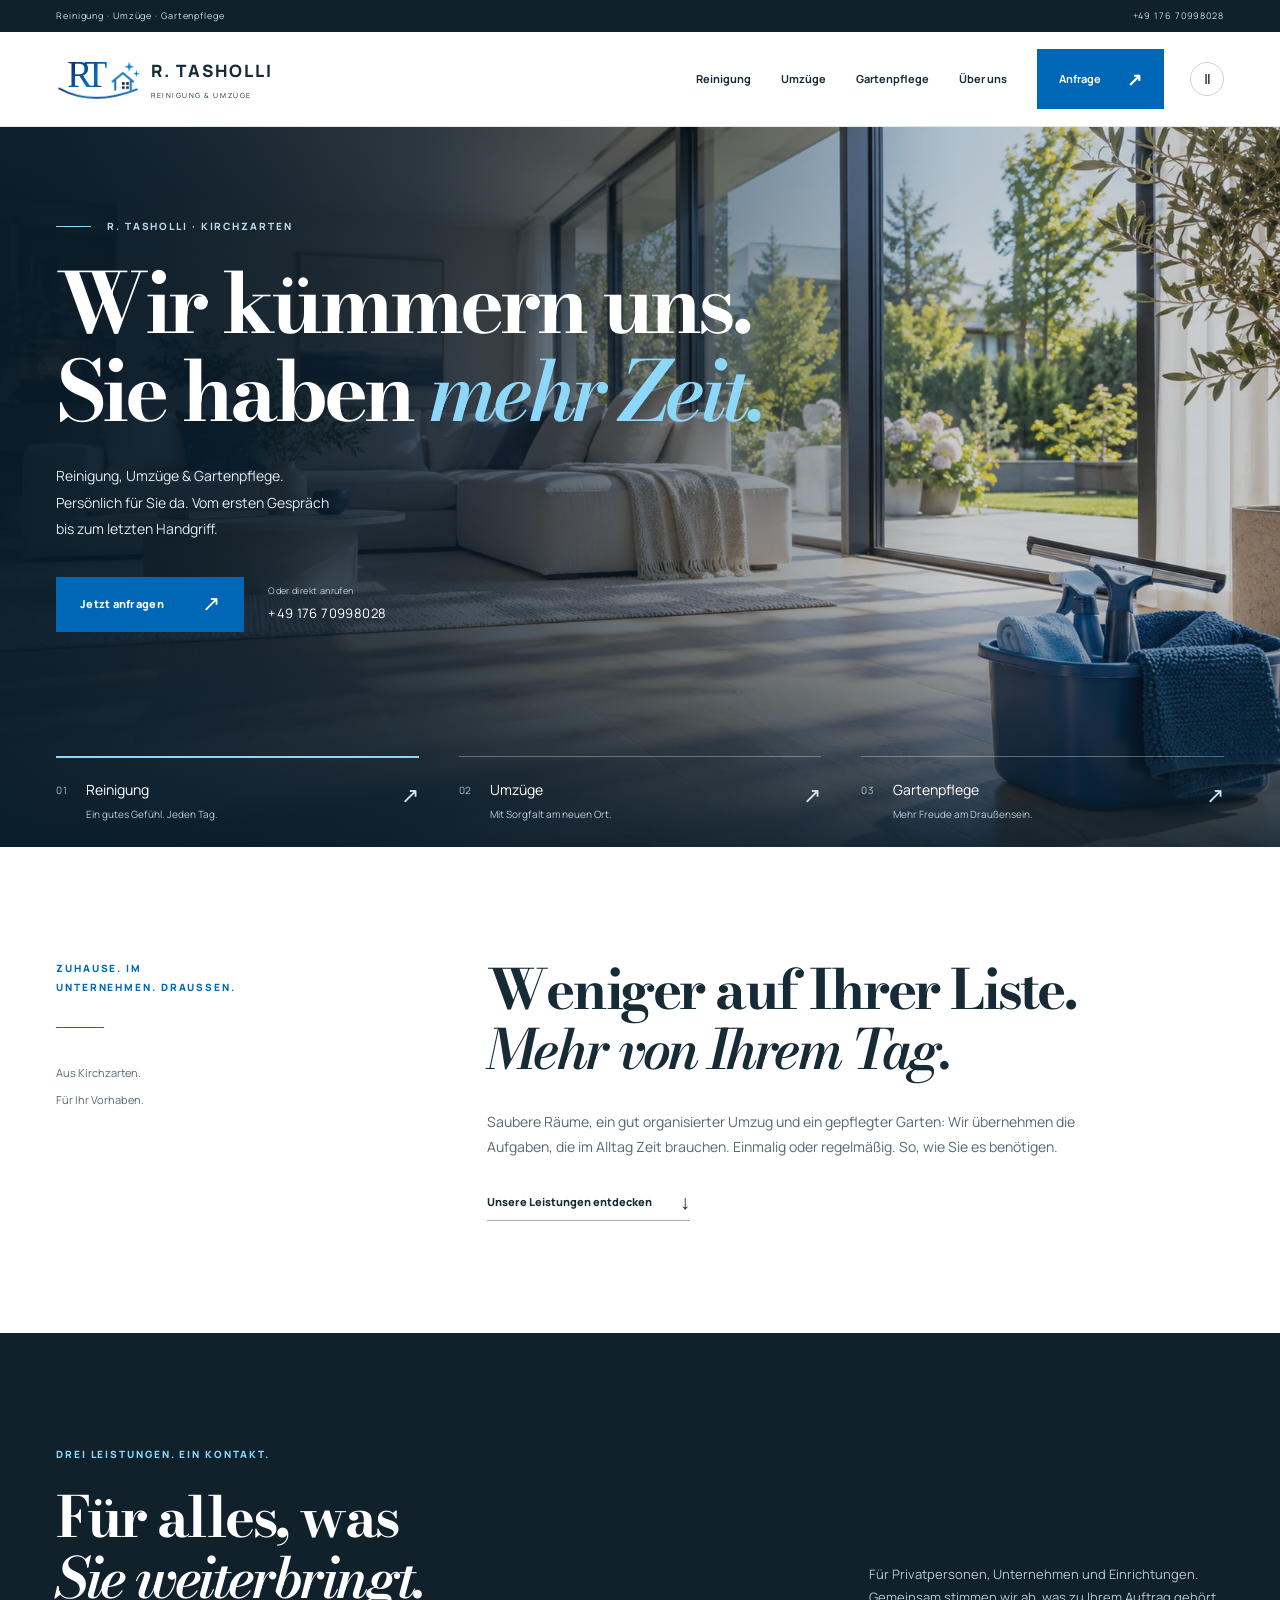
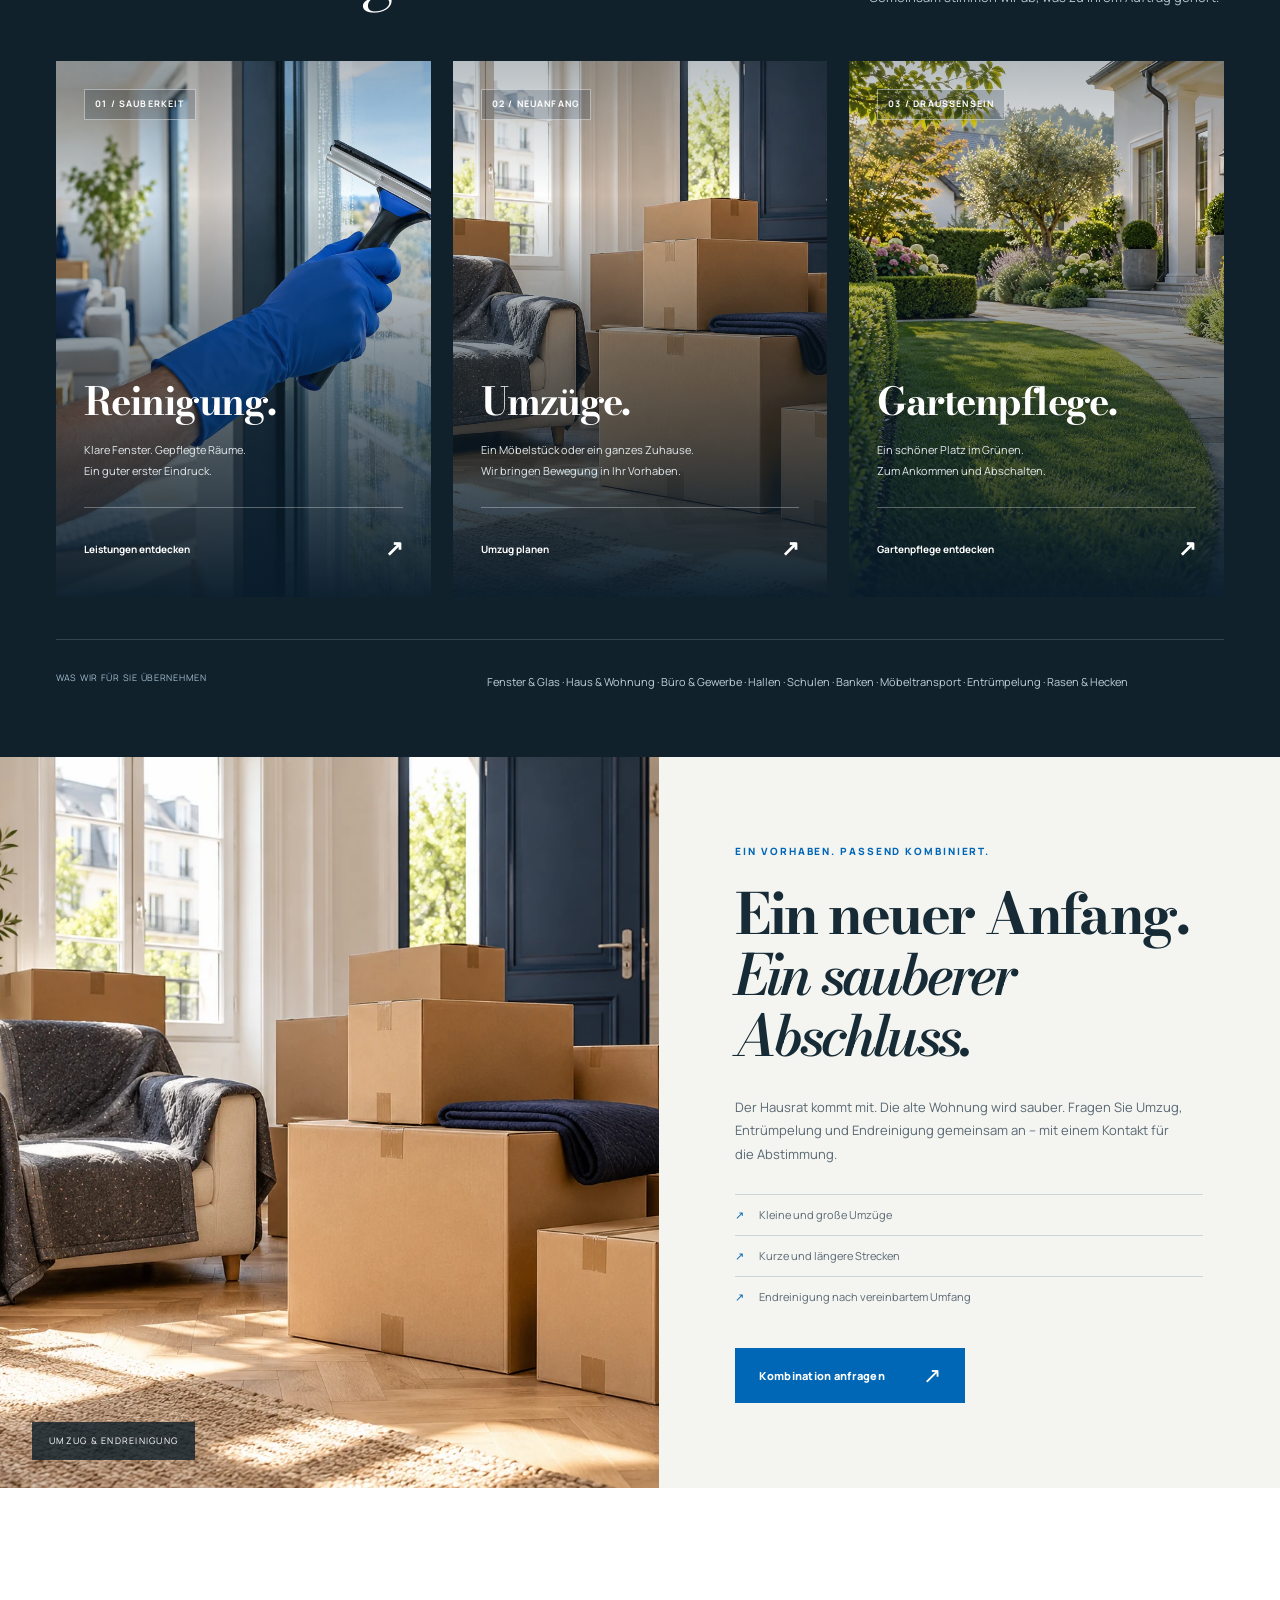
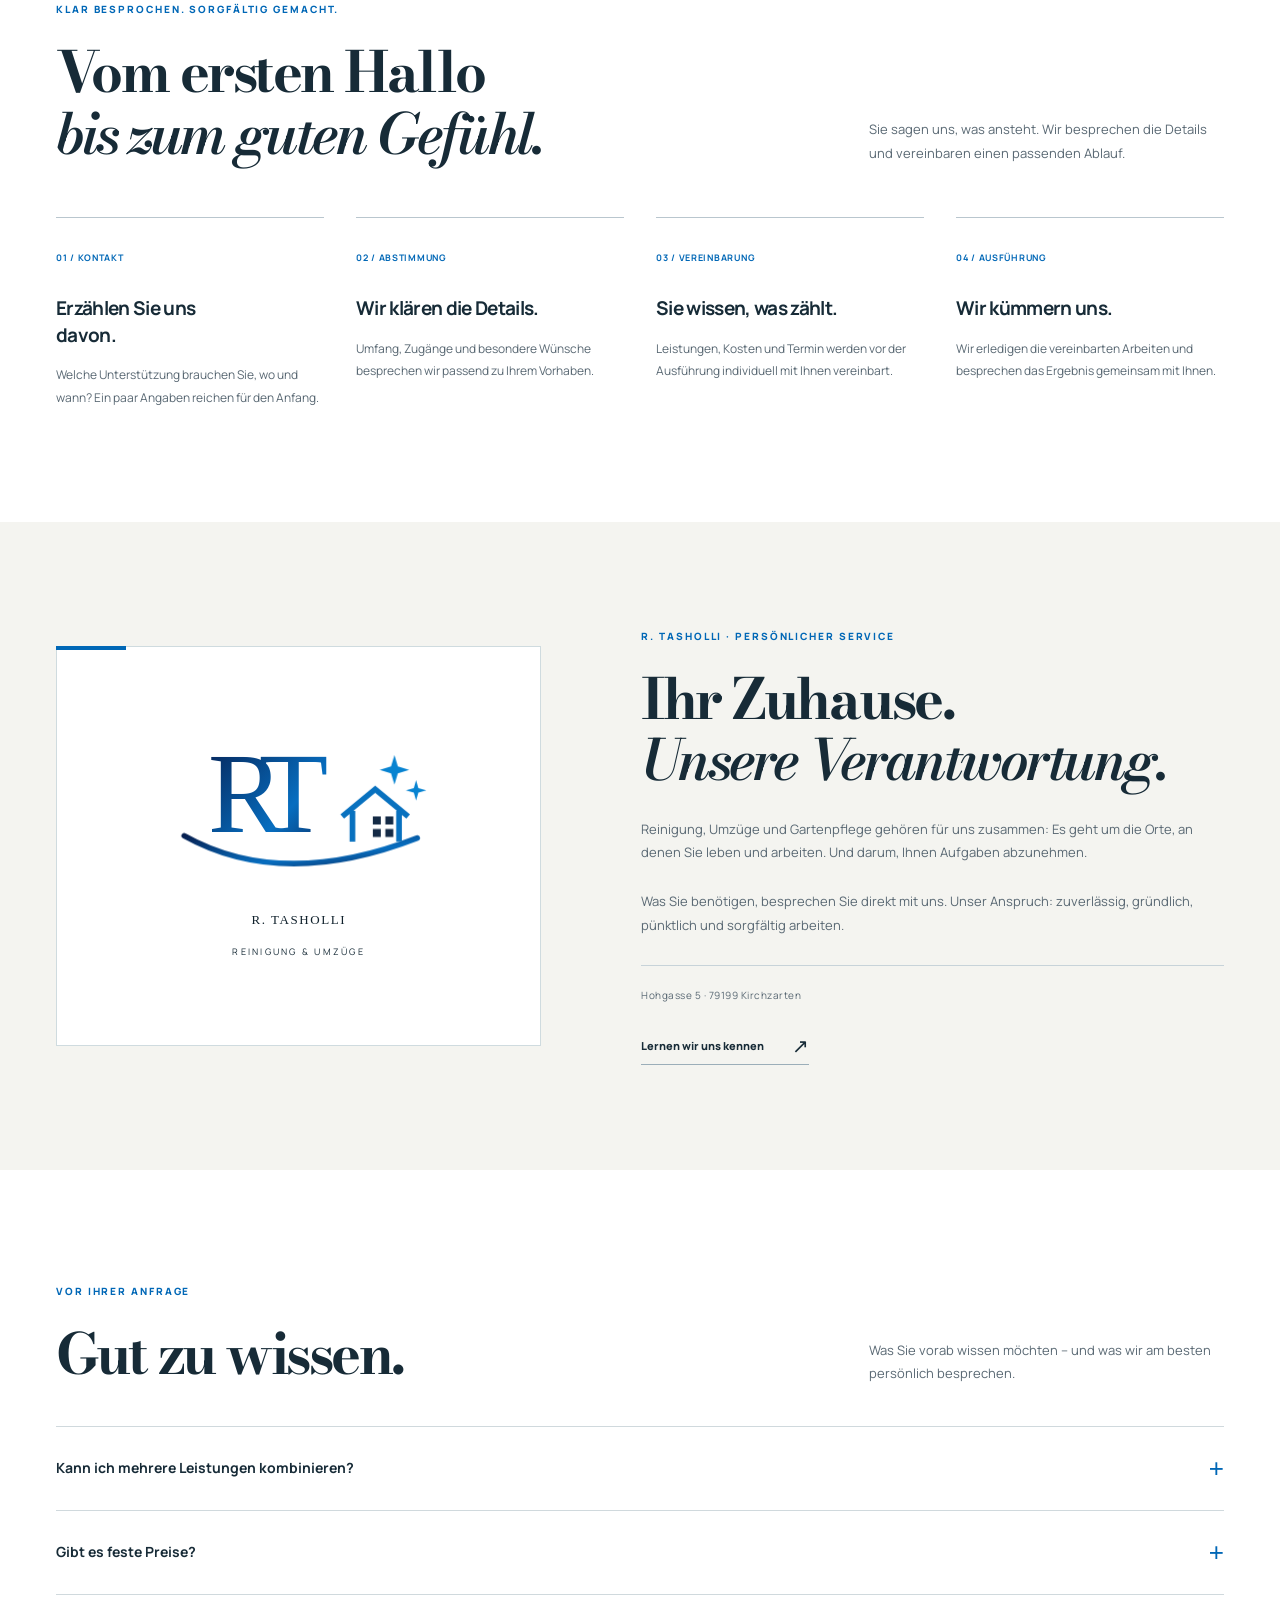
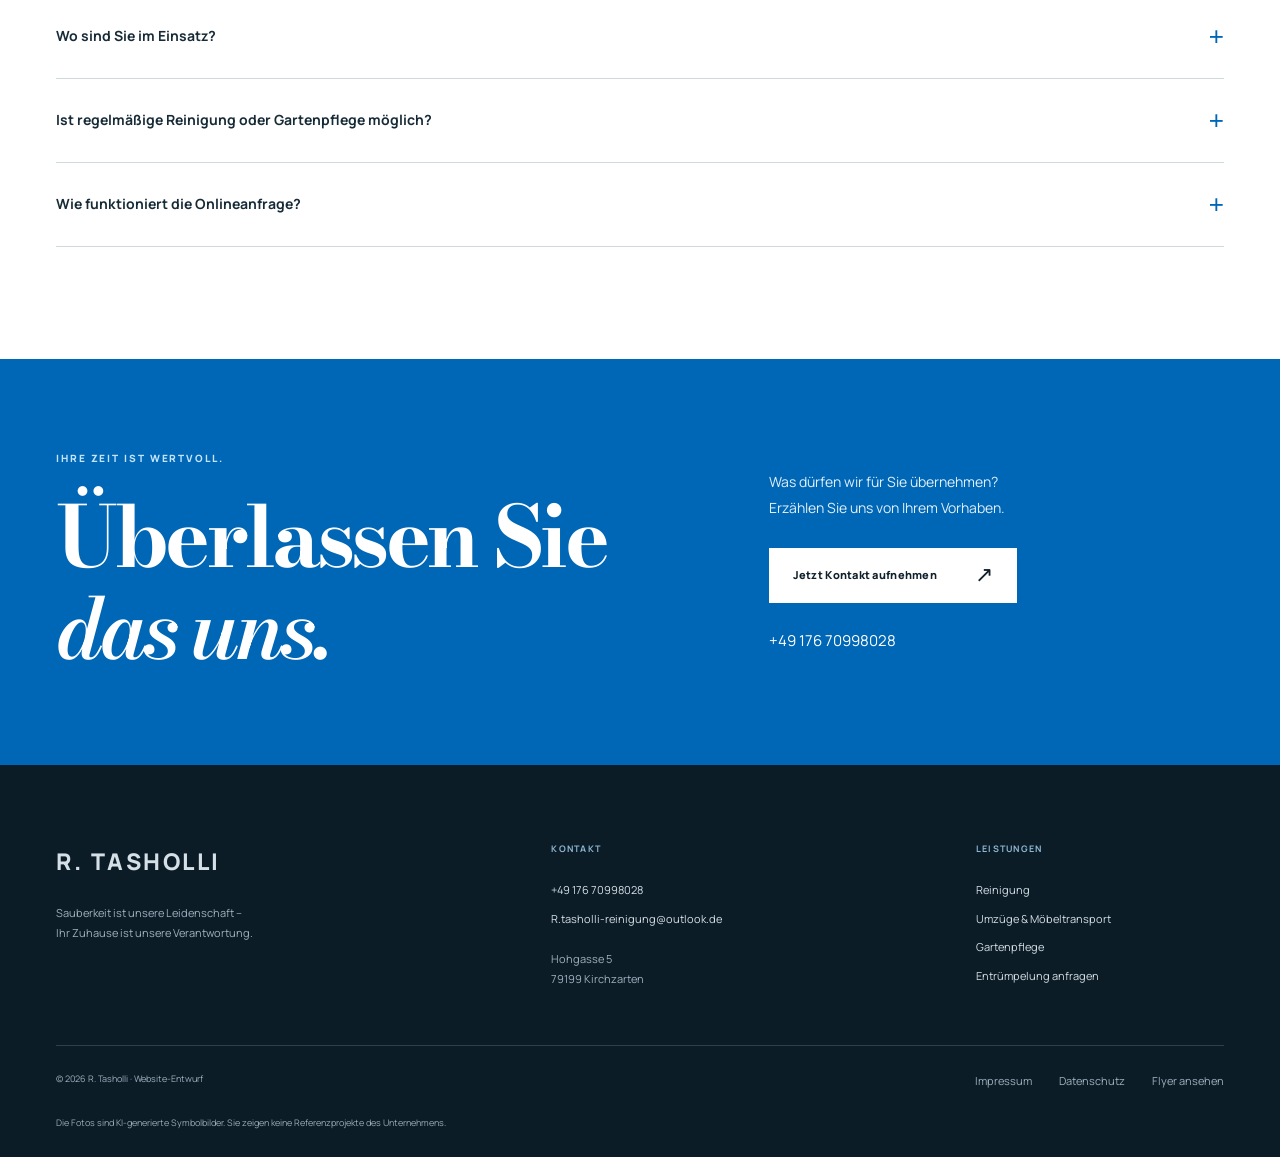
==== commit 25ed3cc9: "Redesign website with editorial photography and responsive layouts" ====
--- a/docs/index.html
+++ b/docs/index.html
@@ -1,16 +1,57 @@
-<!doctype html><html lang="de"><head><meta charset="utf-8"><meta name="viewport" content="width=device-width,initial-scale=1"><meta name="robots" content="noindex,nofollow"><meta name="theme-color" content="#082c57"><title>Reinigung, Umzüge &amp; Gartenpflege in Kirchzarten | R. Tasholli</title><meta name="description" content="R. Tasholli: Reinigung für Privat und Gewerbe, Umzüge, Möbeltransport, Entrümpelung und Gartenpflege. Persönlich anfragen in Kirchzarten."><meta property="og:title" content="Reinigung, Umzüge &amp; Gartenpflege in Kirchzarten | R. Tasholli"><meta property="og:description" content="R. Tasholli: Reinigung für Privat und Gewerbe, Umzüge, Möbeltransport, Entrümpelung und Gartenpflege. Persönlich anfragen in Kirchzarten."><meta property="og:type" content="website"><meta property="og:image" content="https://kastriottafolli.github.io/r-tasholli-reinigung-umzuege/assets/cleaning.webp"><link rel="icon" href="assets/favicon.svg" type="image/svg+xml"><link rel="stylesheet" href="assets/style.css"><link rel="stylesheet" href="assets/motion.css?v=motion-20261015"><script src="assets/app.js?v=motion-20261015" defer></script><script src="assets/cgi.js?v=motion-20261015" defer></script><script src="assets/motion.js?v=motion-20261015" defer></script></head><body><div class="page-progress" aria-hidden="true"></div><a href="#main" class="skip">Zum Inhalt</a><div class="topline"><div class="container"><span>R. Tasholli · Kirchzarten</span><a href="tel:+4917670998028">+49 176 70998028</a></div></div><header class="site-header"><div class="container header-inner"><a class="brand" href="index.html" aria-label="R. Tasholli – Startseite"><svg class="rt-logo" viewBox="0 0 220 124" aria-hidden="true" focusable="false"><defs><linearGradient id="blue-header" x1="0" y1="0" x2="1" y2="1"><stop stop-color="#061f50"/><stop offset=".65" stop-color="#076ec0"/><stop offset="1" stop-color="#0b2b5e"/></linearGradient></defs><g class="logo-letters" fill="url(#blue-header)"><text x="30" y="83" font-family="Georgia,serif" font-size="100" letter-spacing="-16">RT</text></g><path class="logo-house" d="M148 69 177 45 206 69M157 64v27M198 64v27" fill="none" stroke="#0871bf" stroke-width="5"/><path d="M175 69h7v7h-7zm11 0h7v7h-7zm-11 11h7v7h-7zm11 0h7v7h-7z" fill="#142a45"/><path class="logo-swoosh" d="M9 86Q95 134 214 88" fill="none" stroke="url(#blue-header)" stroke-width="5" stroke-linecap="round"/><g fill="#0783d1"><path class="sparkle" d="m194 15 3 10 10 3-10 3-3 10-3-10-10-3 10-3z"/><path class="sparkle second" d="m213 37 2 7 7 2-7 2-2 7-2-7-7-2 7-2z"/></g></svg><span><strong>R. TASHOLLI</strong><small>REINIGUNG &amp; UMZÜGE</small></span></a><button class="menu-toggle" aria-expanded="false" aria-controls="navigation">Menü <span aria-hidden="true">☰</span></button><nav id="navigation" aria-label="Hauptnavigation"><a href="reinigung.html" >Reinigung</a><a href="umzuege.html" >Umzüge</a><a href="gartenpflege.html" >Gartenpflege</a><a href="index.html#unternehmen">Über uns</a><a class="nav-contact" href="kontakt.html">Anfrage <span aria-hidden="true">↗</span></a></nav><button class="motion-toggle" type="button" aria-pressed="false" title="Animationen pausieren" aria-label="Animationen pausieren">Ⅱ</button></div></header><main id="main"><section class="hero cinematic-hero"><div class="container cinematic-grid"><div class="cinematic-copy"><p class="eyebrow">Reinigung · Umzüge · Gartenpflege</p><h1>Wir kümmern uns.<br><em>Sie haben mehr Zeit.</em></h1><p class="hero-copy">Für ein Zuhause, das sich gut anfühlt. Für einen gut organisierten Umzug. Für einen Garten, in dem Sie ankommen können.</p><div class="buttons"><a class="button" href="kontakt.html">Ihr Anliegen besprechen<span aria-hidden="true">↗</span></a><a class="button secondary" href="#leistungen-erleben">Leistungen erleben<span aria-hidden="true">↓</span></a></div><div class="hero-benefits"><span>Privat & Gewerbe</span><span>Persönlich abgestimmt</span><span>Aus Kirchzarten</span></div></div><div class="hero-visual"><div class="scene-panel" id="hero-scene" role="tabpanel" aria-labelledby="scene-tab-0"><span class="scene-index">01 / Reinigung</span><div class="cgi-stage" data-active="0" role="img" aria-label="Animierte Illustration: Fenster mit Wisch- und Glanzeffekt sowie ein bewegter Staubsauger"><canvas data-cgi="hero" data-mode="0" aria-hidden="true"></canvas><div class="cgi-fallback" aria-hidden="true">
-<div class="fallback-scene fallback-clean"><svg viewBox="0 0 420 320"><defs><linearGradient id="hero-glass" x2="1" y2="1"><stop stop-color="#d7f4ff"/><stop offset="1" stop-color="#80b4d1"/></linearGradient></defs><ellipse cx="210" cy="295" rx="145" ry="13" fill="#183f6718"/><rect x="115" y="35" width="205" height="220" rx="9" fill="url(#hero-glass)" stroke="#e7f0f7" stroke-width="10"/><path d="M140 45 270 240M172 45 300 240" stroke="white" stroke-width="11" opacity=".4"/><g class="fallback-wiper"><rect x="206" y="47" width="8" height="190" rx="4" fill="#1f3e52"/><path d="M214 145 266 185" stroke="#b9cbd6" stroke-width="10"/><path d="m265 185 14 12" stroke="#087fc0" stroke-width="13"/></g><g class="fallback-glint" fill="#ffffff"><path d="m310 38 7 19 19 7-19 7-7 19-7-19-19-7 19-7z"/></g><ellipse cx="114" cy="276" rx="34" ry="15" fill="#104370"/><rect x="80" y="224" width="69" height="54" rx="19" fill="#0b7dc4"/><ellipse cx="115" cy="225" rx="33" ry="12" fill="#b7d8eb"/><path d="M147 249Q194 225 190 278" fill="none" stroke="#173e59" stroke-width="9"/><rect x="166" y="272" width="78" height="14" rx="6" fill="#135b91"/></svg></div>
-<div class="fallback-scene fallback-move"><svg viewBox="0 0 420 320"><defs><linearGradient id="hero-van" x2="1" y2="1"><stop stop-color="#ffffff"/><stop offset="1" stop-color="#c5ddeb"/></linearGradient></defs><ellipse cx="220" cy="279" rx="152" ry="13" fill="#183f6718"/><g class="fallback-van"><path d="M77 110Q77 95 96 95H267L332 136 352 189V253H77Z" fill="url(#hero-van)" stroke="#b9d1e0" stroke-width="2"/><path d="M269 109h30l31 47h-61z" fill="#204b64"/><path d="M81 211h266v24H81Z" fill="#087ec6"/><rect x="136" y="110" width="105" height="108" rx="5" fill="#d4e4ee"/><text x="155" y="164" fill="#0b64a5" font-family="Georgia,serif" font-size="42">RT</text><circle cx="135" cy="251" r="29" fill="#1a2f40"/><circle cx="135" cy="251" r="16" fill="#b1c9d9"/><circle cx="297" cy="251" r="29" fill="#1a2f40"/><circle cx="297" cy="251" r="16" fill="#b1c9d9"/><path d="M335 182h16v14h-16z" fill="#cff5ff"/></g><g class="fallback-box"><rect x="36" y="215" width="51" height="51" rx="4" fill="#b89668"/><path d="M58 215h10v51H58z" fill="#e0cbaa"/></g></svg></div>
-<div class="fallback-scene fallback-garden"><svg viewBox="0 0 420 320"><defs><linearGradient id="hero-green" x2="1" y2="1"><stop stop-color="#76b675"/><stop offset="1" stop-color="#285d3d"/></linearGradient></defs><ellipse cx="210" cy="280" rx="158" ry="28" fill="#9ecb8f"/><rect x="65" y="125" width="285" height="94" rx="20" fill="url(#hero-green)"/><path d="M80 126q20-25 40 0t40 0t40 0t40 0t40 0t40 0" fill="none" stroke="#649b65" stroke-width="16"/><g class="fallback-shear"><rect x="130" y="89" width="80" height="30" rx="10" fill="#097dc0"/><path d="M205 102h124" stroke="#b5cbd3" stroke-width="12"/><path d="M216 88v25m18-25v25m18-25v25m18-25v25m18-25v25m18-25v25m18-25v25" stroke="#d8e8ed" stroke-width="6"/></g><g class="fallback-mower"><path d="M185 246 143 173h-13" fill="none" stroke="#253f50" stroke-width="8"/><rect x="177" y="234" width="98" height="37" rx="14" fill="#097ac0"/><rect x="199" y="217" width="53" height="25" rx="9" fill="#d5e4ed"/><circle cx="190" cy="270" r="14" fill="#243d4a"/><circle cx="258" cy="270" r="14" fill="#243d4a"/></g></svg></div>
-</div></div><div class="scene-caption"><strong>Sauber bis ins Detail.</strong><p>Fenster, Wohnräume und Gewerbe: Sorgfalt für jede Fläche.</p></div></div><div class="scene-tabs" role="tablist" aria-label="Leistungsszene auswählen"><button class="scene-tab" id="scene-tab-0" role="tab" aria-selected="true" aria-controls="hero-scene">Reinigung</button><button class="scene-tab" id="scene-tab-1" role="tab" aria-selected="false" aria-controls="hero-scene" tabindex="-1">Umzüge</button><button class="scene-tab" id="scene-tab-2" role="tab" aria-selected="false" aria-controls="hero-scene" tabindex="-1">Gartenpflege</button></div></div></div><a class="hero-scroll-cue" href="#leistungen-erleben"><span class="scroll-line" aria-hidden="true"></span>Scrollen & entdecken</a></section>
-<div class="values"><div class="container"><span><b>✧</b> Zuverlässig</span><span><b>✓</b> Gründlich</span><span><b>◷</b> Pünktlich</span><span><b>♡</b> Mit Sorgfalt</span></div></div>
-<section class="motion-story" id="leistungen-erleben"><div class="container"><div class="story-heading"><p class="eyebrow">Drei Leistungen. Ein gutes Gefühl.</p><h2>Aus Aufwand<br>wird wieder Alltag.</h2><p>Entdecken Sie, wie wir Sie rund um Zuhause, Objekt und Wohnungswechsel unterstützen.</p></div><div class="story-layout"><div class="story-visual"><div class="cgi-stage" data-active="0" role="img" aria-label="Animierte Illustration: Fenster mit Wisch- und Glanzeffekt sowie ein bewegter Staubsauger"><canvas data-cgi="story" data-mode="0" aria-hidden="true"></canvas><div class="cgi-fallback" aria-hidden="true">
-<div class="fallback-scene fallback-clean"><svg viewBox="0 0 420 320"><defs><linearGradient id="story-glass" x2="1" y2="1"><stop stop-color="#d7f4ff"/><stop offset="1" stop-color="#80b4d1"/></linearGradient></defs><ellipse cx="210" cy="295" rx="145" ry="13" fill="#183f6718"/><rect x="115" y="35" width="205" height="220" rx="9" fill="url(#story-glass)" stroke="#e7f0f7" stroke-width="10"/><path d="M140 45 270 240M172 45 300 240" stroke="white" stroke-width="11" opacity=".4"/><g class="fallback-wiper"><rect x="206" y="47" width="8" height="190" rx="4" fill="#1f3e52"/><path d="M214 145 266 185" stroke="#b9cbd6" stroke-width="10"/><path d="m265 185 14 12" stroke="#087fc0" stroke-width="13"/></g><g class="fallback-glint" fill="#ffffff"><path d="m310 38 7 19 19 7-19 7-7 19-7-19-19-7 19-7z"/></g><ellipse cx="114" cy="276" rx="34" ry="15" fill="#104370"/><rect x="80" y="224" width="69" height="54" rx="19" fill="#0b7dc4"/><ellipse cx="115" cy="225" rx="33" ry="12" fill="#b7d8eb"/><path d="M147 249Q194 225 190 278" fill="none" stroke="#173e59" stroke-width="9"/><rect x="166" y="272" width="78" height="14" rx="6" fill="#135b91"/></svg></div>
-<div class="fallback-scene fallback-move"><svg viewBox="0 0 420 320"><defs><linearGradient id="story-van" x2="1" y2="1"><stop stop-color="#ffffff"/><stop offset="1" stop-color="#c5ddeb"/></linearGradient></defs><ellipse cx="220" cy="279" rx="152" ry="13" fill="#183f6718"/><g class="fallback-van"><path d="M77 110Q77 95 96 95H267L332 136 352 189V253H77Z" fill="url(#story-van)" stroke="#b9d1e0" stroke-width="2"/><path d="M269 109h30l31 47h-61z" fill="#204b64"/><path d="M81 211h266v24H81Z" fill="#087ec6"/><rect x="136" y="110" width="105" height="108" rx="5" fill="#d4e4ee"/><text x="155" y="164" fill="#0b64a5" font-family="Georgia,serif" font-size="42">RT</text><circle cx="135" cy="251" r="29" fill="#1a2f40"/><circle cx="135" cy="251" r="16" fill="#b1c9d9"/><circle cx="297" cy="251" r="29" fill="#1a2f40"/><circle cx="297" cy="251" r="16" fill="#b1c9d9"/><path d="M335 182h16v14h-16z" fill="#cff5ff"/></g><g class="fallback-box"><rect x="36" y="215" width="51" height="51" rx="4" fill="#b89668"/><path d="M58 215h10v51H58z" fill="#e0cbaa"/></g></svg></div>
-<div class="fallback-scene fallback-garden"><svg viewBox="0 0 420 320"><defs><linearGradient id="story-green" x2="1" y2="1"><stop stop-color="#76b675"/><stop offset="1" stop-color="#285d3d"/></linearGradient></defs><ellipse cx="210" cy="280" rx="158" ry="28" fill="#9ecb8f"/><rect x="65" y="125" width="285" height="94" rx="20" fill="url(#story-green)"/><path d="M80 126q20-25 40 0t40 0t40 0t40 0t40 0t40 0" fill="none" stroke="#649b65" stroke-width="16"/><g class="fallback-shear"><rect x="130" y="89" width="80" height="30" rx="10" fill="#097dc0"/><path d="M205 102h124" stroke="#b5cbd3" stroke-width="12"/><path d="M216 88v25m18-25v25m18-25v25m18-25v25m18-25v25m18-25v25m18-25v25" stroke="#d8e8ed" stroke-width="6"/></g><g class="fallback-mower"><path d="M185 246 143 173h-13" fill="none" stroke="#253f50" stroke-width="8"/><rect x="177" y="234" width="98" height="37" rx="14" fill="#097ac0"/><rect x="199" y="217" width="53" height="25" rx="9" fill="#d5e4ed"/><circle cx="190" cy="270" r="14" fill="#243d4a"/><circle cx="258" cy="270" r="14" fill="#243d4a"/></g></svg></div>
-</div></div><div class="story-caption"><span class="story-current">01 / Reinigung</span><div class="story-dots" aria-label="Aktueller Leistungsbereich"><span class="story-dot active" aria-current="step"></span><span class="story-dot"></span><span class="story-dot"></span></div></div></div><div class="story-copy"><article class="motion-chapter chapter-active" data-chapter="0"><p class="eyebrow">01 / Reinigung</p><h3>Glanz, der bleibt.<br><em>Sorgfalt, die zählt.</em></h3><p>Vom Fenster bis zur ganzen Halle: Wir stimmen Räume, Oberflächen und Reinigungsrhythmus auf Ihren Bedarf ab. Für private Haushalte, Unternehmen und Einrichtungen.</p><div class="chapter-list"><span>Fenster & Glas</span><span>Zuhause</span><span>Büro & Gewerbe</span><span>Schulen & Banken</span><span>Hallen</span></div><div class="chapter-line" aria-hidden="true"></div><a class="text-link" href="reinigung.html">Reinigung entdecken<span aria-hidden="true">↗</span></a></article><article class="motion-chapter " data-chapter="1"><p class="eyebrow">02 / Umzüge</p><h3>Einpacken. Einladen.<br><em>Ankommen.</em></h3><p>Ein Möbelstück, eine Wohnung oder ein ganzes Haus: Größe, Strecke und Ablauf richten sich nach Ihrem Vorhaben. Endreinigung und Entrümpelung lassen sich gemeinsam anfragen.</p><div class="chapter-list"><span>Möbeltransport</span><span>Kleine & große Umzüge</span><span>Kurze & längere Strecken</span><span>Endreinigung</span></div><div class="chapter-line" aria-hidden="true"></div><a class="text-link" href="umzuege.html">Ihren Umzug besprechen<span aria-hidden="true">↗</span></a></article><article class="motion-chapter " data-chapter="2"><p class="eyebrow">03 / Gartenpflege</p><h3>Ein gepflegtes Stück<br><em>draußen.</em></h3><p>Rasen mähen, Hecken trimmen, Laub aufnehmen und Außenbereiche aufräumen. Einmalig oder regelmäßig – passend zu Ihrem Garten und Ihrem Bedarf.</p><div class="chapter-list"><span>Rasenpflege</span><span>Hecken & Sträucher</span><span>Laub & Gartenreinigung</span><span>Einmalig oder regelmäßig</span></div><div class="chapter-line" aria-hidden="true"></div><a class="text-link" href="gartenpflege.html">Gartenpflege entdecken<span aria-hidden="true">↗</span></a></article></div></div></div></section><section id="leistungen" class="section container"><div class="section-heading"><div><p class="eyebrow">Drei Bereiche. Ein Kontakt.</p><h2>Wir kümmern uns.<br>Sie gewinnen Zeit.</h2></div><p>Für private Haushalte, Unternehmen und Einrichtungen: Finden Sie die Unterstützung, die zu Ihrem Alltag passt.</p></div><div class="services-grid"><article class="service-card"><a href="reinigung.html" class="card-image"><img src="assets/cleaning.webp" alt="Reinigung: KI-generiertes Symbolbild" loading="lazy" width="1536" height="1024"><span class="service-number">01</span></a><div><p class="eyebrow">Reinigung</p><h3><a href="reinigung.html">Für Räume, in denen man sich wohlfühlt.</a></h3><p>Fenster, Zuhause, Büro oder großes Objekt – einmalig und regelmäßig nach Absprache.</p><a class="text-link" href="reinigung.html">Leistungen entdecken <span aria-hidden="true">↗</span></a></div></article><article class="service-card"><a href="umzuege.html" class="card-image"><img src="assets/moving.webp" alt="Umzüge: KI-generiertes Symbolbild" loading="lazy" width="1536" height="1024"><span class="service-number">02</span></a><div><p class="eyebrow">Umzüge</p><h3><a href="umzuege.html">Für einen gut organisierten Neustart.</a></h3><p>Vom einzelnen Möbelstück bis zum ganzen Hausrat. Größe, Strecke und Hilfe nach Bedarf.</p><a class="text-link" href="umzuege.html">Leistungen entdecken <span aria-hidden="true">↗</span></a></div></article><article class="service-card"><a href="gartenpflege.html" class="card-image"><img src="assets/garden.webp" alt="Gartenpflege: KI-generiertes Symbolbild" loading="lazy" width="1536" height="1024"><span class="service-number">03</span></a><div><p class="eyebrow">Gartenpflege</p><h3><a href="gartenpflege.html">Für einen gepflegten ersten Eindruck.</a></h3><p>Rasen mähen, Hecken pflegen und Außenbereiche sauber halten. Passend zu Ihrem Garten.</p><a class="text-link" href="gartenpflege.html">Leistungen entdecken <span aria-hidden="true">↗</span></a></div></article></div></section>
-<section class="split-section cleaning-feature"><div class="feature-image"><img src="assets/fensterreinigung.webp" alt="Fensterreinigung, generiertes Symbolbild" loading="lazy" width="1672" height="941"><span class="image-caption">Sauberkeit beginnt im Detail.</span></div><div class="feature-content"><p class="eyebrow">Reinigung für Privat & Gewerbe</p><h2>Vom Fenster<br>bis zur ganzen Halle.</h2><p>Jedes Objekt ist anders. Deshalb stimmen wir Räume, Oberflächen und Reinigungsrhythmus auf Ihren Bedarf ab – vom privaten Zuhause bis zur gewerblichen Fläche.</p><div class="pill-list"><span>Fenster & Glas</span><span>Häuser & Wohnungen</span><span>Büros</span><span>Hallen</span><span>Schulen</span><span>Banken</span><span>Treppenhäuser</span><span>Endreinigung</span></div><a class="text-link" href="reinigung.html">Alle Reinigungsleistungen <span aria-hidden="true">↗</span></a></div></section>
-<section class="section container"><div class="combination"><div><p class="eyebrow">Praktisch beim Wohnungswechsel</p><h2>Ein Umzug.<br>Ein sauberer Abschluss.</h2><p>Hausrat transportieren, Platz schaffen und die bisherige Wohnung reinigen: Fragen Sie Umzug, Entrümpelung und Endreinigung gemeinsam an. Die Leistungen und Termine werden einzeln mit Ihnen abgestimmt.</p><a class="button " href="kontakt.html?service=Umzug%20%2B%20Endreinigung">Umzug & Reinigung anfragen<span aria-hidden="true">↗</span></a></div><img src="assets/moving.webp" alt="Umzugskartons im Wohnraum, Symbolbild" loading="lazy" width="1536" height="1024"></div></section>
-<section class="section container" id="ablauf"><div class="section-heading"><div><p class="eyebrow">So läuft es ab</p><h2>Vier Schritte.<br>Ein klarer Ablauf.</h2></div><p>Vom ersten Gespräch bis zur Übergabe wissen Sie, welche Arbeiten vereinbart sind.</p></div><div class="steps"><article><span class="step-no">01</span><h3>Anliegen schildern</h3><p>Welche Leistung benötigen Sie, wo und zu welchem Zeitpunkt? Ein paar Angaben reichen für den ersten Kontakt.</p></article><article><span class="step-no">02</span><h3>Umfang abstimmen</h3><p>Flächen, Gegenstände, Zugänge und besondere Wünsche besprechen wir passend zu Ihrem Auftrag.</p></article><article><span class="step-no">03</span><h3>Angebot & Termin</h3><p>Leistungsumfang und Kosten werden individuell vereinbart. Der Termin wird mit Ihnen abgestimmt.</p></article><article><span class="step-no">04</span><h3>Ausführen & übergeben</h3><p>Wir erledigen die vereinbarten Arbeiten und besprechen das Ergebnis mit Ihnen.</p></article></div></section>
-<section id="unternehmen" class="about-section"><div class="container about-grid"><div class="brand-stage"><svg class="rt-logo" viewBox="0 0 220 124" aria-hidden="true" focusable="false"><defs><linearGradient id="blue-about" x1="0" y1="0" x2="1" y2="1"><stop stop-color="#061f50"/><stop offset=".65" stop-color="#076ec0"/><stop offset="1" stop-color="#0b2b5e"/></linearGradient></defs><g class="logo-letters" fill="url(#blue-about)"><text x="30" y="83" font-family="Georgia,serif" font-size="100" letter-spacing="-16">RT</text></g><path class="logo-house" d="M148 69 177 45 206 69M157 64v27M198 64v27" fill="none" stroke="#0871bf" stroke-width="5"/><path d="M175 69h7v7h-7zm11 0h7v7h-7zm-11 11h7v7h-7zm11 0h7v7h-7z" fill="#142a45"/><path class="logo-swoosh" d="M9 86Q95 134 214 88" fill="none" stroke="url(#blue-about)" stroke-width="5" stroke-linecap="round"/><g fill="#0783d1"><path class="sparkle" d="m194 15 3 10 10 3-10 3-3 10-3-10-10-3 10-3z"/><path class="sparkle second" d="m213 37 2 7 7 2-7 2-2 7-2-7-7-2 7-2z"/></g></svg><p>R. TASHOLLI</p><span>REINIGUNG & UMZÜGE</span></div><div><p class="eyebrow">Persönlicher Service aus Kirchzarten</p><h2>Ihr Zuhause.<br>Unsere Verantwortung.</h2><p>R. Tasholli Reinigung & Umzüge verbindet Unterstützung im Alltag mit Hilfe beim Wohnungswechsel. Dazu kommt die Pflege von Gärten und Außenbereichen.</p><p>Unsere Arbeit steht unter vier einfachen Grundsätzen: zuverlässig, gründlich, pünktlich und sorgfältig. Was Sie benötigen, besprechen Sie direkt mit uns.</p><div class="address-line">Hohgasse 5 · 79199 Kirchzarten</div><a class="text-link" href="kontakt.html">Kontakt aufnehmen <span aria-hidden="true">↗</span></a></div></div></section>
-<section class="section container faq-section"><div class="section-heading"><div><p class="eyebrow">Gut zu wissen</p><h2>Ihre Fragen.<br>Unsere Antworten.</h2></div><p>Die wichtigsten Informationen für Ihre erste Anfrage. Weitere Details klären wir persönlich.</p></div> <div class="faq"><details><summary>Kann ich mehrere Leistungen kombinieren?<span aria-hidden="true">+</span></summary><div><p>Ja. Reinigung, Umzug, Möbeltransport, Entrümpelung und Gartenpflege können gemeinsam angefragt werden. Wir stimmen Umfang, Termine und Kosten passend zueinander ab.</p></div></details><details><summary>Gibt es feste Preise?<span aria-hidden="true">+</span></summary><div><p>Die Kosten hängen vom Auftrag ab: bei Reinigung etwa von Fläche und Zustand, beim Umzug von Hausrat, Strecke und Zugängen, bei Gartenpflege von Fläche und Pflegeaufwand. Sie erhalten eine individuelle Abstimmung statt eines pauschalen Onlinepreises.</p></div></details><details><summary>Wo sind Sie im Einsatz?<span aria-hidden="true">+</span></summary><div><p>Unser Standort ist Hohgasse 5 in 79199 Kirchzarten. Nennen Sie uns den Einsatzort oder Start und Ziel Ihres Umzugs. Ob wir den Auftrag dort übernehmen können, klären wir mit Ihnen.</p></div></details><details><summary>Ist regelmäßige Reinigung oder Gartenpflege möglich?<span aria-hidden="true">+</span></summary><div><p>Sie können sowohl einen einzelnen Einsatz als auch eine regelmäßige Betreuung anfragen. Das passende Intervall und verfügbare Termine werden mit Ihnen vereinbart.</p></div></details><details><summary>Wie funktioniert die Onlineanfrage?<span aria-hidden="true">+</span></summary><div><p>Der Anfrage-Assistent bereitet aus Ihren Angaben einen E-Mail-Entwurf vor. Sie prüfen die Nachricht in Ihrem eigenen E-Mail-Programm und senden sie selbst ab. Alternativ erreichen Sie uns telefonisch.</p></div></details></div></section><section class="cta-section"><div class="container"><p class="eyebrow">Persönlich. Unkompliziert.</p><h2>Was dürfen wir für Sie übernehmen?</h2><p>Ein Zuhause, ein Objekt oder ein neuer Anfang: Erzählen Sie uns, was Sie vorhaben.</p><div class="buttons"><a class="button " href="kontakt.html">Anfrage vorbereiten<span aria-hidden="true">↗</span></a><a class="button secondary" href="tel:+4917670998028">Direkt anrufen<span aria-hidden="true">↗</span></a></div></div><span class="cta-mark" aria-hidden="true">RT</span></section></main><footer class="footer"><div class="container"><div class="footer-top"><div><a class="footer-name" href="index.html">R. TASHOLLI</a><p>Sauberkeit ist unsere Leidenschaft –<br>Ihr Zuhause ist unsere Verantwortung.</p></div><div><strong>Kontakt</strong><a href="tel:+4917670998028">+49 176 70998028</a><a class="email" href="mailto:R.tasholli-reinigung@outlook.de">R.tasholli-reinigung@outlook.de</a><p>Hohgasse 5<br>79199 Kirchzarten</p></div><div><strong>Leistungen</strong><a href="reinigung.html">Reinigung</a><a href="umzuege.html">Umzüge & Möbeltransport</a><a href="gartenpflege.html">Gartenpflege</a><a href="kontakt.html?service=Entrümpelung">Entrümpelung anfragen</a></div></div><div class="footer-bottom"><span>© 2026 R. Tasholli · Website-Entwurf</span><div><a href="impressum.html">Impressum</a><a href="datenschutz.html">Datenschutz</a><a href="assets/flyer-a5.pdf" download>Flyer ansehen</a></div></div><p class="image-note">Die Fotos sind KI-generierte Symbolbilder. Sie zeigen keine Referenzprojekte des Unternehmens.</p></div></footer><div class="mobile-contact"><a href="tel:+4917670998028">Anrufen</a><a href="kontakt.html">Anfrage vorbereiten <span aria-hidden="true">↗</span></a></div></body></html>+<!doctype html><html lang="de"><head><meta charset="utf-8"><meta name="viewport" content="width=device-width,initial-scale=1"><meta name="robots" content="noindex,nofollow"><meta name="theme-color" content="#10212c"><title>Reinigung, Umzüge &amp; Gartenpflege in Kirchzarten | R. Tasholli</title><meta name="description" content="R. Tasholli: Reinigung für Privat und Gewerbe, Umzüge, Möbeltransport, Entrümpelung und Gartenpflege. Persönlich anfragen in Kirchzarten."><meta property="og:title" content="Reinigung, Umzüge &amp; Gartenpflege in Kirchzarten | R. Tasholli"><meta property="og:description" content="R. Tasholli: Reinigung für Privat und Gewerbe, Umzüge, Möbeltransport, Entrümpelung und Gartenpflege. Persönlich anfragen in Kirchzarten."><meta property="og:type" content="website"><meta property="og:image" content="https://kastriottafolli.github.io/r-tasholli-reinigung-umzuege/assets/cleaning.webp"><link rel="icon" href="assets/favicon.svg" type="image/svg+xml"><link rel="preload" href="assets/bodoni-bold.ttf" as="font" type="font/ttf" crossorigin><link rel="stylesheet" href="assets/style.css?v=editorial-20261015"><script src="assets/app.js?v=editorial-20261015" defer></script><script src="assets/editorial.js?v=editorial-20261015" defer></script></head><body class="home"><a href="#main" class="skip">Zum Inhalt</a><div class="topline"><div class="container"><span>Reinigung · Umzüge · Gartenpflege</span><a href="tel:+4917670998028">+49 176 70998028</a></div></div><header class="site-header"><div class="container header-inner"><a class="brand" href="index.html" aria-label="R. Tasholli – Startseite"><svg class="rt-logo" viewBox="0 0 220 124" aria-hidden="true" focusable="false"><defs><linearGradient id="blue-header" x1="0" y1="0" x2="1" y2="1"><stop stop-color="#061f50"/><stop offset=".65" stop-color="#076ec0"/><stop offset="1" stop-color="#0b2b5e"/></linearGradient></defs><g class="logo-letters" fill="url(#blue-header)"><text x="30" y="83" font-family="Georgia,serif" font-size="100" letter-spacing="-16">RT</text></g><path class="logo-house" d="M148 69 177 45 206 69M157 64v27M198 64v27" fill="none" stroke="#0871bf" stroke-width="5"/><path d="M175 69h7v7h-7zm11 0h7v7h-7zm-11 11h7v7h-7zm11 0h7v7h-7z" fill="#142a45"/><path class="logo-swoosh" d="M9 86Q95 134 214 88" fill="none" stroke="url(#blue-header)" stroke-width="5" stroke-linecap="round"/><g fill="#0783d1"><path class="sparkle" d="m194 15 3 10 10 3-10 3-3 10-3-10-10-3 10-3z"/><path class="sparkle second" d="m213 37 2 7 7 2-7 2-2 7-2-7-7-2 7-2z"/></g></svg><span><strong>R. TASHOLLI</strong><small>REINIGUNG &amp; UMZÜGE</small></span></a><button class="menu-toggle" aria-expanded="false" aria-controls="navigation">Menü <span class="menu-lines" aria-hidden="true"></span></button><nav id="navigation" aria-label="Hauptnavigation"><a href="reinigung.html" >Reinigung</a><a href="umzuege.html" >Umzüge</a><a href="gartenpflege.html" >Gartenpflege</a><a href="index.html#unternehmen">Über uns</a><a class="nav-contact" href="kontakt.html">Anfrage <span aria-hidden="true">↗</span></a></nav><button class="motion-toggle" type="button" aria-pressed="false" title="Animationen pausieren" aria-label="Animationen pausieren">Ⅱ</button></div></header><main id="main">
+<section class="hero" aria-label="Reinigung, Umzüge und Gartenpflege">
+  <div class="hero-gallery" aria-hidden="true">
+    <img class="hero-photo is-active" src="assets/cleaning.webp" alt="" width="1672" height="941" fetchpriority="high" decoding="async">
+    <img class="hero-photo" src="assets/moving.webp" alt="" width="1536" height="1024" loading="lazy" decoding="async">
+    <img class="hero-photo" src="assets/garden.webp" alt="" width="1536" height="1024" loading="lazy" decoding="async">
+  </div>
+  <div class="hero-shade" aria-hidden="true"></div>
+  <div class="container hero-inner">
+    <p class="eyebrow hero-enter">R. Tasholli · Kirchzarten</p>
+    <h1 class="hero-enter">Wir kümmern uns.<br>Sie haben <em>mehr Zeit.</em></h1>
+    <p class="hero-copy hero-enter">Reinigung, Umzüge &amp; Gartenpflege.<br>Persönlich für Sie da. Vom ersten Gespräch<br class="desktop-break"> bis zum letzten Handgriff.</p>
+    <div class="buttons hero-enter"><a class="button" href="kontakt.html">Jetzt anfragen <span aria-hidden="true">↗</span></a><a class="hero-call" href="tel:+4917670998028"><span>Oder direkt anrufen</span>+49 176 70998028</a></div>
+  </div>
+  <div class="hero-bottom container">
+    <div class="hero-selectors" role="group" aria-label="Bildmotiv auswählen">
+      <button class="hero-select is-active" type="button" aria-pressed="true" data-image="0"><span class="selector-number">01</span><span>Reinigung<small>Ein gutes Gefühl. Jeden Tag.</small></span><span class="selector-arrow" aria-hidden="true">↗</span></button>
+      <button class="hero-select" type="button" aria-pressed="false" data-image="1"><span class="selector-number">02</span><span>Umzüge<small>Mit Sorgfalt am neuen Ort.</small></span><span class="selector-arrow" aria-hidden="true">↗</span></button>
+      <button class="hero-select" type="button" aria-pressed="false" data-image="2"><span class="selector-number">03</span><span>Gartenpflege<small>Mehr Freude am Draußensein.</small></span><span class="selector-arrow" aria-hidden="true">↗</span></button>
+    </div>
+  </div>
+</section>
+
+<section class="intro-section section container" id="leistungen">
+  <div class="intro-label"><p class="eyebrow">Zuhause. Im Unternehmen. Draußen.</p><span class="fine-line" aria-hidden="true"></span><span class="intro-location">Aus Kirchzarten.<br>Für Ihr Vorhaben.</span></div>
+  <div class="intro-copy" data-reveal><h2>Weniger auf Ihrer Liste.<br><em>Mehr von Ihrem Tag.</em></h2><p>Saubere Räume, ein gut organisierter Umzug und ein gepflegter Garten: Wir übernehmen die Aufgaben, die im Alltag Zeit brauchen. Einmalig oder regelmäßig. So, wie Sie es benötigen.</p><a class="text-link" href="#servicewelten">Unsere Leistungen entdecken <span aria-hidden="true">↓</span></a></div>
+</section>
+
+<section class="service-worlds section" id="servicewelten">
+  <div class="container">
+    <div class="section-heading" data-reveal><div><p class="eyebrow">Drei Leistungen. Ein Kontakt.</p><h2>Für alles, was<br><em>Sie weiterbringt.</em></h2></div><p>Für Privatpersonen, Unternehmen und Einrichtungen. Gemeinsam stimmen wir ab, was zu Ihrem Auftrag gehört.</p></div>
+    <div class="world-grid">
+      <a class="world-card" href="reinigung.html" data-reveal><div class="world-image"><img src="assets/fensterreinigung.webp" width="2560" height="1920" alt="Fensterreinigung mit Abzieher, generiertes Symbolbild" loading="lazy"></div><span class="world-number">01 / SAUBERKEIT</span><div class="world-copy"><h3>Reinigung.</h3><p>Klare Fenster. Gepflegte Räume.<br>Ein guter erster Eindruck.</p><span class="world-link">Leistungen entdecken <span aria-hidden="true">↗</span></span></div></a>
+      <a class="world-card" href="umzuege.html" data-reveal><div class="world-image"><img src="assets/moving.webp" width="1536" height="1024" alt="Vorbereitete Umzugskartons und geschützter Sessel, generiertes Symbolbild" loading="lazy"></div><span class="world-number">02 / NEUANFANG</span><div class="world-copy"><h3>Umzüge.</h3><p>Ein Möbelstück oder ein ganzes Zuhause.<br>Wir bringen Bewegung in Ihr Vorhaben.</p><span class="world-link">Umzug planen <span aria-hidden="true">↗</span></span></div></a>
+      <a class="world-card" href="gartenpflege.html" data-reveal><div class="world-image"><img src="assets/garden.webp" width="1536" height="1024" alt="Gepflegter Garten mit Rasen und Hecken, generiertes Symbolbild" loading="lazy"></div><span class="world-number">03 / DRAUSSENSEIN</span><div class="world-copy"><h3>Gartenpflege.</h3><p>Ein schöner Platz im Grünen.<br>Zum Ankommen und Abschalten.</p><span class="world-link">Gartenpflege entdecken <span aria-hidden="true">↗</span></span></div></a>
+    </div>
+    <div class="service-directory"><span>Was wir für Sie übernehmen</span><p>Fenster &amp; Glas · Haus &amp; Wohnung · Büro &amp; Gewerbe · Hallen · Schulen · Banken · Möbeltransport · Entrümpelung · Rasen &amp; Hecken</p></div>
+  </div>
+</section>
+
+<section class="feature-editorial">
+  <div class="feature-photo"><img src="assets/moving.webp" width="1536" height="1024" alt="Umzugskartons im hellen Wohnraum, generiertes Symbolbild" loading="lazy"><span class="photo-label">UMZUG &amp; ENDREINIGUNG</span></div>
+  <div class="feature-copy" data-reveal><p class="eyebrow">Ein Vorhaben. Passend kombiniert.</p><h2>Ein neuer Anfang.<br><em>Ein sauberer<br>Abschluss.</em></h2><p>Der Hausrat kommt mit. Die alte Wohnung wird sauber. Fragen Sie Umzug, Entrümpelung und Endreinigung gemeinsam an – mit einem Kontakt für die Abstimmung.</p><ul class="feature-list"><li>Kleine und große Umzüge</li><li>Kurze und längere Strecken</li><li>Endreinigung nach vereinbartem Umfang</li></ul><a class="button" href="kontakt.html?service=Umzug%20%2B%20Endreinigung">Kombination anfragen <span aria-hidden="true">↗</span></a></div>
+</section>
+
+<section class="section container process-section" id="ablauf"><div class="section-heading" data-reveal><div><p class="eyebrow">Klar besprochen. Sorgfältig gemacht.</p><h2>Vom ersten Hallo<br><em>bis zum guten Gefühl.</em></h2></div><p>Sie sagen uns, was ansteht. Wir besprechen die Details und vereinbaren einen passenden Ablauf.</p></div><div class="steps">
+  <article data-reveal><span class="step-no">01 / KONTAKT</span><h3>Erzählen Sie uns davon.</h3><p>Welche Unterstützung brauchen Sie, wo und wann? Ein paar Angaben reichen für den Anfang.</p></article>
+  <article data-reveal><span class="step-no">02 / ABSTIMMUNG</span><h3>Wir klären die Details.</h3><p>Umfang, Zugänge und besondere Wünsche besprechen wir passend zu Ihrem Vorhaben.</p></article>
+  <article data-reveal><span class="step-no">03 / VEREINBARUNG</span><h3>Sie wissen, was zählt.</h3><p>Leistungen, Kosten und Termin werden vor der Ausführung individuell mit Ihnen vereinbart.</p></article>
+  <article data-reveal><span class="step-no">04 / AUSFÜHRUNG</span><h3>Wir kümmern uns.</h3><p>Wir erledigen die vereinbarten Arbeiten und besprechen das Ergebnis gemeinsam mit Ihnen.</p></article>
+</div></section>
+
+<section class="about-section" id="unternehmen"><div class="container about-grid"><div class="brand-stage"><svg class="rt-logo" viewBox="0 0 220 124" aria-hidden="true" focusable="false"><defs><linearGradient id="blue-about" x1="0" y1="0" x2="1" y2="1"><stop stop-color="#061f50"/><stop offset=".65" stop-color="#076ec0"/><stop offset="1" stop-color="#0b2b5e"/></linearGradient></defs><g class="logo-letters" fill="url(#blue-about)"><text x="30" y="83" font-family="Georgia,serif" font-size="100" letter-spacing="-16">RT</text></g><path class="logo-house" d="M148 69 177 45 206 69M157 64v27M198 64v27" fill="none" stroke="#0871bf" stroke-width="5"/><path d="M175 69h7v7h-7zm11 0h7v7h-7zm-11 11h7v7h-7zm11 0h7v7h-7z" fill="#142a45"/><path class="logo-swoosh" d="M9 86Q95 134 214 88" fill="none" stroke="url(#blue-about)" stroke-width="5" stroke-linecap="round"/><g fill="#0783d1"><path class="sparkle" d="m194 15 3 10 10 3-10 3-3 10-3-10-10-3 10-3z"/><path class="sparkle second" d="m213 37 2 7 7 2-7 2-2 7-2-7-7-2 7-2z"/></g></svg><p>R. TASHOLLI</p><span>REINIGUNG & UMZÜGE</span></div><div data-reveal><p class="eyebrow">R. Tasholli · Persönlicher Service</p><h2>Ihr Zuhause.<br><em>Unsere Verantwortung.</em></h2><p>Reinigung, Umzüge und Gartenpflege gehören für uns zusammen: Es geht um die Orte, an denen Sie leben und arbeiten. Und darum, Ihnen Aufgaben abzunehmen.</p><p>Was Sie benötigen, besprechen Sie direkt mit uns. Unser Anspruch: zuverlässig, gründlich, pünktlich und sorgfältig arbeiten.</p><div class="address-line">Hohgasse 5 · 79199 Kirchzarten</div><a class="text-link" href="kontakt.html">Lernen wir uns kennen <span aria-hidden="true">↗</span></a></div></div></section>
+
+<section class="section container faq-section"><div class="section-heading" data-reveal><div><p class="eyebrow">Vor Ihrer Anfrage</p><h2>Gut zu wissen.</h2></div><p>Was Sie vorab wissen möchten – und was wir am besten persönlich besprechen.</p></div><div class="faq"><details><summary>Kann ich mehrere Leistungen kombinieren?<span aria-hidden="true">+</span></summary><div><p>Ja. Reinigung, Umzug, Möbeltransport, Entrümpelung und Gartenpflege können gemeinsam angefragt werden. Wir stimmen Umfang, Termine und Kosten passend zueinander ab.</p></div></details><details><summary>Gibt es feste Preise?<span aria-hidden="true">+</span></summary><div><p>Die Kosten hängen vom Auftrag ab: bei Reinigung etwa von Fläche und Zustand, beim Umzug von Hausrat, Strecke und Zugängen, bei Gartenpflege von Fläche und Pflegeaufwand. Sie erhalten eine individuelle Abstimmung statt eines pauschalen Onlinepreises.</p></div></details><details><summary>Wo sind Sie im Einsatz?<span aria-hidden="true">+</span></summary><div><p>Unser Standort ist Hohgasse 5 in 79199 Kirchzarten. Nennen Sie uns den Einsatzort oder Start und Ziel Ihres Umzugs. Ob wir den Auftrag dort übernehmen können, klären wir mit Ihnen.</p></div></details><details><summary>Ist regelmäßige Reinigung oder Gartenpflege möglich?<span aria-hidden="true">+</span></summary><div><p>Sie können sowohl einen einzelnen Einsatz als auch eine regelmäßige Betreuung anfragen. Das passende Intervall und verfügbare Termine werden mit Ihnen vereinbart.</p></div></details><details><summary>Wie funktioniert die Onlineanfrage?<span aria-hidden="true">+</span></summary><div><p>Der Anfrage-Assistent bereitet aus Ihren Angaben einen E-Mail-Entwurf vor. Sie prüfen die Nachricht in Ihrem eigenen E-Mail-Programm und senden sie selbst ab. Alternativ erreichen Sie uns telefonisch.</p></div></details></div></section>
+<section class="cta-section"><div class="container cta-layout" data-reveal><div><p class="eyebrow">Ihre Zeit ist wertvoll.</p><h2>Überlassen Sie<br><em>das uns.</em></h2></div><div><p>Was dürfen wir für Sie übernehmen?<br>Erzählen Sie uns von Ihrem Vorhaben.</p><a class="button" href="kontakt.html">Jetzt Kontakt aufnehmen <span aria-hidden="true">↗</span></a><a class="cta-phone" href="tel:+4917670998028">+49 176 70998028</a></div></div></section>
+</main><footer class="footer"><div class="container"><div class="footer-top"><div><a class="footer-name" href="index.html">R. TASHOLLI</a><p>Sauberkeit ist unsere Leidenschaft –<br>Ihr Zuhause ist unsere Verantwortung.</p></div><div><strong>Kontakt</strong><a href="tel:+4917670998028">+49 176 70998028</a><a class="email" href="mailto:R.tasholli-reinigung@outlook.de">R.tasholli-reinigung@outlook.de</a><p>Hohgasse 5<br>79199 Kirchzarten</p></div><div><strong>Leistungen</strong><a href="reinigung.html">Reinigung</a><a href="umzuege.html">Umzüge & Möbeltransport</a><a href="gartenpflege.html">Gartenpflege</a><a href="kontakt.html?service=Entrümpelung">Entrümpelung anfragen</a></div></div><div class="footer-bottom"><span>© 2026 R. Tasholli · Website-Entwurf</span><div><a href="impressum.html">Impressum</a><a href="datenschutz.html">Datenschutz</a><a href="assets/flyer-a5.pdf" download>Flyer ansehen</a></div></div><p class="image-note">Die Fotos sind KI-generierte Symbolbilder. Sie zeigen keine Referenzprojekte des Unternehmens.</p></div></footer><div class="mobile-contact"><a href="tel:+4917670998028">Anrufen</a><a href="kontakt.html">Anfragen <span aria-hidden="true">↗</span></a></div></body></html>
--- a/docs/assets/style.css
+++ b/docs/assets/style.css
@@ -1,7 +1,47 @@
-@font-face{font-family:Manrope;src:url(manrope-regular.ttf) format('truetype');font-weight:400;font-display:swap}@font-face{font-family:Manrope;src:url(manrope-bold.ttf) format('truetype');font-weight:600 700;font-display:swap}@font-face{font-family:Manrope;src:url(manrope-extrabold.ttf) format('truetype');font-weight:800;font-display:swap}
-:root{--navy:#082c57;--ink:#112b46;--blue:#0874bd;--cyan:#76d1f1;--muted:#586a7b;--paper:#f4f7f9;--line:#dce4eb;--max:1280px}*{box-sizing:border-box}html{scroll-behavior:smooth;scroll-padding-top:115px}body{margin:0;font:400 16px/1.7 Manrope,Arial,sans-serif;color:var(--ink);background:white}h1,h2,h3,p,figure{margin:0}h1,h2,h3{font-weight:800;line-height:1.13;letter-spacing:-.045em}h1{font-size:clamp(42px,5.8vw,82px)}h2{font-size:clamp(32px,3.7vw,53px)}h3{font-size:25px}p{color:var(--muted)}p+p{margin-top:18px}a{color:inherit;text-decoration:none}a:hover{color:var(--blue)}button,input,select,textarea{font:inherit}button,a,input,textarea,select{-webkit-tap-highlight-color:transparent}button{cursor:pointer}img{display:block;width:100%;height:auto}ul{padding-left:20px;color:var(--muted)}li{padding-left:4px;margin:6px 0}::selection{background:#beeaff;color:#082c57}:focus-visible{outline:3px solid #068acb;outline-offset:5px}[hidden]{display:none!important}.container{width:min(var(--max),calc(100% - 112px));margin-inline:auto}.section{padding-block:104px}.eyebrow{color:var(--blue);font-size:11px;letter-spacing:.19em;text-transform:uppercase;font-weight:800;margin-bottom:18px}.skip{position:fixed;left:20px;top:-100px;z-index:100;background:white;padding:12px 24px}.skip:focus{top:20px}.topline{background:var(--navy);color:#d7e6f3;font-size:11px;letter-spacing:.06em;padding:7px 0}.topline .container{display:flex;justify-content:space-between}.topline a:hover{color:white}.site-header{position:sticky;top:0;background:rgba(255,255,255,.97);border-bottom:1px solid var(--line);z-index:50}.header-inner{display:flex;align-items:center;height:101px;gap:24px}.brand{display:flex;align-items:center;gap:9px;flex-shrink:0}.rt-logo{width:91px;height:59px;overflow:visible}.brand strong{display:block;letter-spacing:.14em;font-size:18px;font-weight:800}.brand small{display:block;font-size:8px;letter-spacing:.19em;margin-top:3px}.header-inner nav{display:flex;align-items:center;gap:25px;margin-left:auto;font-size:12px;font-weight:700}.header-inner nav a{padding-block:13px;border-bottom:2px solid transparent}.header-inner nav a[aria-current]{border-bottom-color:var(--blue)}.header-inner nav .nav-contact{background:var(--navy);color:white;padding:13px 22px}.nav-contact span{margin-left:17px}.menu-toggle{display:none;border:0;background:transparent}.motion-toggle{font:700 16px Arial;background:transparent;border:1px solid var(--line);width:32px;height:32px;border-radius:50%;color:var(--navy);flex-shrink:0}.logo-letters{animation:logo-enter 1.3s both}.logo-house{stroke-dasharray:160;animation:draw 1.5s .3s both}.logo-swoosh{stroke-dasharray:260;animation:draw 1.6s .6s both}.sparkle{transform-box:fill-box;transform-origin:center;animation:spark 6s 1s infinite}.sparkle.second{animation-delay:2.5s}.motion-paused .rt-logo *{animation:none!important}.motion-paused .logo-house,.motion-paused .logo-swoosh{stroke-dashoffset:0}.motion-paused html{scroll-behavior:auto}@keyframes logo-enter{from{opacity:0;transform:translateY(6px)}to{opacity:1;transform:translateY(0)}}@keyframes draw{from{stroke-dashoffset:300;opacity:0}to{stroke-dashoffset:0;opacity:1}}@keyframes spark{0%,20%,100%{opacity:1;transform:scale(1)}10%{opacity:.35;transform:scale(.8)}}
-.hero{position:relative;min-height:710px;color:white;display:flex;align-items:center;background:var(--navy);overflow:hidden}.hero-bg{position:absolute;inset:0;width:100%;height:100%;object-fit:cover}.hero-shade{position:absolute;inset:0;background:linear-gradient(90deg,rgba(4,28,53,.84),rgba(4,28,53,.59) 50%,rgba(4,28,53,.08))}.hero-inner{position:relative;padding:74px 0 130px}.hero .eyebrow{color:#c2e8f8}.hero h1{font-size:clamp(45px,5.8vw,84px);max-width:850px;line-height:1.06;letter-spacing:-.04em}.hero h1 em{font-style:normal;color:#99ddf5}.hero-copy{color:#e1e8ed;max-width:630px;font-size:17px;margin-top:30px}.buttons{display:flex;gap:15px;flex-wrap:wrap;margin-top:32px}.button{display:inline-flex;justify-content:space-between;align-items:center;gap:28px;background:var(--blue);color:white;padding:16px 24px;min-height:56px;font-size:12px;font-weight:800;letter-spacing:.025em;border:1px solid transparent;transition:background .2s,transform .2s}.button:hover{background:#075b98;color:white;transform:translateY(-2px)}.button span{font-size:20px;line-height:1}.button.secondary{border-color:rgba(255,255,255,.65);background:transparent;color:white}.button.secondary:hover{background:rgba(255,255,255,.12)}.button.dark{color:var(--navy);border-color:var(--navy)}.hero-foot{position:absolute;bottom:0;left:0;right:0;background:rgba(2,25,48,.35);border-top:1px solid rgba(255,255,255,.25);display:flex;align-items:center;justify-content:space-between;padding:21px 56px;font-size:10px;letter-spacing:.16em}.hero-foot a{border:1px solid #b3c3d0;border-radius:50%;width:34px;height:34px;text-align:center;font-size:22px;line-height:30px}.hero-foot a:hover{color:var(--cyan)}.values{background:var(--paper);border-bottom:1px solid var(--line)}.values .container{display:flex;justify-content:space-between;align-items:center;padding-block:25px;gap:25px}.values span{display:flex;align-items:center;gap:14px;letter-spacing:.06em;font-size:12px;font-weight:700}.values b{color:var(--blue);font-size:25px;font-weight:400}.section-heading{display:flex;justify-content:space-between;align-items:end;gap:60px;margin-bottom:45px}.section-heading>p{max-width:360px;font-size:14px;line-height:1.9}.services-grid{display:grid;grid-template-columns:repeat(3,1fr);gap:28px}.card-image{position:relative;display:block;overflow:hidden}.card-image img{height:252px;object-fit:cover;transition:transform .6s}.card-image:hover img{transform:scale(1.035)}.service-number{position:absolute;top:18px;left:18px;color:white;background:var(--navy);font-size:11px;padding:8px 12px;letter-spacing:.15em}.service-card>div{padding:28px 0 8px}.service-card h3{font-size:26px;line-height:1.2;max-width:340px}.service-card p:not(.eyebrow){font-size:13px;margin-top:18px}.text-link{display:inline-flex;align-items:center;gap:24px;font-size:12px;font-weight:800;border:0;border-bottom:1px solid var(--blue);background:transparent;color:var(--navy);padding:6px 0;margin-top:22px}.text-link span{font-size:20px}.text-link:hover{color:var(--blue)}.split-section{display:grid;grid-template-columns:1fr 1fr;min-height:540px;background:var(--paper)}.feature-image{position:relative}.feature-image img{height:100%;object-fit:cover;min-height:450px}.image-caption{position:absolute;bottom:32px;left:38px;background:white;padding:15px 21px;font-size:12px;font-weight:700}.feature-content{padding:70px min(6vw,90px);align-self:center}.feature-content>p:not(.eyebrow){margin-top:28px;font-size:14px}.pill-list{display:flex;flex-wrap:wrap;gap:9px;margin-top:28px}.pill-list span{padding:8px 12px;border:1px solid #d0dae4;background:white;font-size:11px}.combination{background:var(--navy);display:grid;grid-template-columns:1.05fr 1fr;color:white;overflow:hidden}.combination>div{padding:57px}.combination .eyebrow{color:var(--cyan)}.combination p:not(.eyebrow){color:#d2dce6;margin-top:25px;font-size:14px}.combination img{height:100%;object-fit:cover}.combination .button{margin-top:30px}.steps{display:grid;grid-template-columns:repeat(4,1fr);gap:30px;border-top:1px solid var(--line);padding-top:30px}.step-no{color:var(--blue);font-size:12px;font-weight:800;letter-spacing:.12em}.steps h3{font-size:21px;margin:27px 0 15px}.steps p{font-size:12px}.about-section{background:var(--paper);padding-block:100px}.about-grid{display:grid;grid-template-columns:1fr 1.1fr;gap:100px;align-items:center}.brand-stage{background:white;min-height:360px;display:flex;flex-direction:column;align-items:center;justify-content:center;border:1px solid var(--line);position:relative}.brand-stage:before{content:'';width:60px;height:3px;background:var(--blue);position:absolute;left:0;top:0}.brand-stage .rt-logo{width:270px;height:165px}.brand-stage p{font-family:Georgia,serif;letter-spacing:.15em;color:var(--navy);font-size:30px;margin-top:10px}.brand-stage>span{font-size:10px;letter-spacing:.25em;margin-top:12px}.about-grid>div>p:not(.eyebrow){font-size:14px;margin-top:26px}.address-line{font-size:11px;letter-spacing:.07em;border-top:1px solid var(--line);margin-top:30px;padding-top:20px}.faq details{border-top:1px solid var(--line)}.faq details:last-child{border-bottom:1px solid var(--line)}.faq summary{display:flex;align-items:center;justify-content:space-between;list-style:none;cursor:pointer;font-size:16px;font-weight:700;padding:24px 0;gap:30px}.faq summary::-webkit-details-marker{display:none}.faq summary span{font-size:25px;color:var(--blue);font-weight:400}.faq details[open] summary span{transform:rotate(45deg)}.faq details>div{max-width:950px;padding:0 50px 28px 0;font-size:14px}.cta-section{position:relative;background:var(--navy);padding-block:80px;color:white;overflow:hidden}.cta-section .container{position:relative;z-index:1}.cta-section .eyebrow{color:var(--cyan)}.cta-section p:not(.eyebrow){color:#d6e2ef;max-width:680px;font-size:14px;margin-top:25px}.cta-mark{position:absolute;right:6%;top:-90px;font:350px Georgia,serif;color:rgba(255,255,255,.035);letter-spacing:-45px;pointer-events:none}.footer{background:#061f3b;color:#d6e2ee;padding:68px 0 24px}.footer-top{display:grid;grid-template-columns:1.35fr 1fr .75fr;gap:60px}.footer-top>div{display:flex;align-items:start;flex-direction:column;gap:8px}.footer-name{font-size:24px;letter-spacing:.13em;font-weight:800}.footer p{color:#a7bbc9;font-size:12px;margin-top:12px}.footer strong{font-size:11px;letter-spacing:.13em;text-transform:uppercase;margin-bottom:10px}.footer a:not(.footer-name){font-size:12px}.footer a:hover{color:var(--cyan)}.footer-bottom{border-top:1px solid #28405a;margin-top:48px;padding-top:24px;display:flex;justify-content:space-between;font-size:10px;color:#a7bbc9;gap:30px}.footer-bottom>div{display:flex;gap:25px}.footer .image-note{font-size:9px;margin-top:19px;color:#9aaebf}.email{overflow-wrap:anywhere}.mobile-contact{display:none}.detail-hero{display:grid;grid-template-columns:1fr 1fr;gap:60px;align-items:center;padding:70px 0 85px}.breadcrumb{font-size:10px;color:var(--muted);display:inline-block;border-bottom:1px solid var(--line);margin-bottom:45px}.detail-hero h1{font-size:clamp(38px,4.8vw,66px)}.detail-hero p:not(.eyebrow){font-size:15px;margin-top:28px;max-width:530px}.detail-hero .button{margin-top:28px}.detail-hero img{height:450px;object-fit:cover}.detail-hero figure{position:relative}.detail-hero figcaption{position:absolute;right:15px;bottom:10px;font-size:9px;color:white;background:#082c57bb;padding:3px 9px}.offering-grid{display:grid;grid-template-columns:repeat(3,1fr);gap:0;border-top:1px solid var(--line);border-left:1px solid var(--line)}.offering{padding:35px 28px;border-right:1px solid var(--line);border-bottom:1px solid var(--line)}.offering-index{font-size:10px;color:var(--blue);letter-spacing:.12em;font-weight:800}.offering h3{font-size:22px;margin-top:22px}.offering p{font-size:13px;margin-top:18px}.offering ul{font-size:12px;line-height:1.8;margin:20px 0 0;padding-left:16px}.muted{background:var(--paper)}.two-column{display:grid;grid-template-columns:1fr 1fr;gap:100px}.two-column p:not(.eyebrow){margin-top:25px;font-size:14px}.check-panel{background:white;padding:36px;border-top:3px solid var(--blue)}.check-panel h3{font-size:22px}.check-panel ul{font-size:13px}.check-panel p{font-size:12px!important}.factors{display:grid;grid-template-columns:repeat(4,1fr);gap:32px;margin-top:50px}.factors span{font-size:11px;letter-spacing:.1em;color:var(--blue)}.factors h3{font-size:22px;margin:15px 0}.factors p{font-size:13px}.note{font-size:12px;margin-top:40px;max-width:950px;border-top:1px solid var(--line);padding-top:22px}.contact-intro{padding-bottom:55px}.contact-intro h1{font-size:clamp(37px,5.5vw,74px)}.lede{font-size:16px;max-width:700px;margin-top:30px}.contact-grid{display:grid;grid-template-columns:.85fr 1.35fr;gap:90px;align-items:start}.contact-grid aside h2{font-size:29px}.contact-item{margin-top:32px}.contact-item>span{display:block;letter-spacing:.13em;text-transform:uppercase;font-size:10px;color:var(--blue);font-weight:800;margin-bottom:8px}.contact-item>a{font-size:18px;font-weight:700}.contact-item a.email{font-size:14px}.contact-item p{font-size:14px}.contact-tips{border-top:1px solid var(--line);padding-top:32px;margin-top:38px}.contact-tips h3{font-size:20px}.contact-tips ul{font-size:13px}.form-panel{background:var(--paper);padding:40px}.form-panel h2{font-size:32px}.form-panel form>p:not(.eyebrow){font-size:12px;margin-top:18px;margin-bottom:24px}.form-grid{display:grid;grid-template-columns:1fr 1fr;gap:0 20px}label{display:block;font-size:11px;font-weight:700;margin-top:20px}input,textarea,select{display:block;width:100%;background:white;border:1px solid #c7d3de;border-radius:0;color:var(--ink);font-size:13px;margin-top:8px;padding:12px;min-height:47px}textarea{resize:vertical}input::placeholder,textarea::placeholder{color:#738292;font-size:11px}.form-panel .button{margin-top:24px}.form-panel .form-note{font-size:10px!important;line-height:1.8;margin-bottom:0!important}pre{white-space:pre-wrap;overflow-wrap:anywhere;max-width:100%;font:400 13px/1.8 Manrope,Arial,sans-serif;background:white;border:1px solid var(--line);padding:25px;margin-top:25px}.request-preview>p:not(.eyebrow){font-size:12px;margin-top:20px}.request-preview .buttons{gap:12px}.request-preview .button{margin-top:0;gap:12px}.narrow{max-width:900px;min-height:60vh}.narrow h1{font-size:60px;margin-bottom:35px}.narrow h2{font-size:25px;margin-top:38px;margin-bottom:20px}.narrow p{font-size:14px}.notice{background:var(--paper);border-left:3px solid var(--blue);padding:25px}.notice p{margin-top:12px}
-@media(min-width:1600px){.hero{min-height:780px}}@media(max-width:1100px){.container{width:calc(100% - 64px)}.header-inner{gap:12px}.header-inner nav{gap:16px}.brand strong{font-size:15px}.rt-logo{width:73px}.brand small{font-size:7px}.hero{min-height:650px}.hero-foot{padding-inline:32px}.about-grid{gap:50px}.feature-content{padding:50px 35px}.combination>div{padding:40px}.contact-grid{gap:45px}.two-column{gap:45px}.offering{padding:30px 22px}.footer-top{gap:30px}}
-@media(max-width:860px){.header-inner{height:84px}.menu-toggle{display:flex;gap:12px;align-items:center;margin-left:auto;font-size:12px;font-weight:700}.header-inner nav{display:none;position:absolute;top:84px;left:0;right:0;background:white;border-bottom:1px solid var(--line);padding:20px 32px;margin:0;box-shadow:0 15px 25px #082c5715}.header-inner nav.is-open{display:flex;flex-direction:column;align-items:stretch;gap:0}.header-inner nav a{padding:15px 0}.header-inner nav .nav-contact{padding:16px;margin-top:10px}.hero h1{font-size:clamp(43px,7.5vw,64px)}.section{padding-block:75px}.section-heading{gap:30px;align-items:start}.section-heading>p{max-width:290px}.services-grid{gap:20px}.service-card h3{font-size:22px}.card-image img{height:190px}.split-section{grid-template-columns:1fr 1fr}.feature-content{padding:45px 30px}.feature-image img{min-height:540px}.combination{grid-template-columns:1.2fr 1fr}.combination>div{padding:35px}.steps{grid-template-columns:1fr 1fr;gap:35px}.about-grid{gap:35px}.brand-stage{min-height:310px}.brand-stage .rt-logo{width:220px}.brand-stage p{font-size:25px}.footer-top{grid-template-columns:1fr 1fr}.footer-top>div:last-child{grid-column:1/-1}.detail-hero{gap:30px}.detail-hero img{height:400px}.offering-grid{grid-template-columns:1fr 1fr}.two-column{gap:35px}.factors{grid-template-columns:1fr 1fr}.contact-grid{grid-template-columns:1fr;gap:50px}.contact-grid aside{display:grid;grid-template-columns:1fr 1fr;gap:0 35px}.contact-grid aside h2,.contact-tips{grid-column:1/-1}.contact-item{margin-top:25px}}
-@media(max-width:600px){html{scroll-padding-top:95px}.container{width:calc(100% - 40px)}.topline{font-size:9px}.header-inner{height:79px;gap:10px}.header-inner nav{top:79px;padding-inline:20px}.brand{gap:5px}.rt-logo{width:62px;height:46px}.brand strong{font-size:13px;letter-spacing:.1em}.brand small{font-size:6px;letter-spacing:.12em}.motion-toggle{width:29px;height:29px}.menu-toggle{font-size:11px;gap:7px}.hero{min-height:660px}.hero-inner{padding:60px 0 112px}.hero h1{font-size:clamp(39px,10.2vw,58px);line-height:1.1}.hero .eyebrow{font-size:9px;max-width:250px}.hero-copy{font-size:13px;line-height:1.9;margin-top:24px}.hero-bg{object-position:64% center}.hero-shade{background:linear-gradient(90deg,#041c35d9,#041c3580)}.hero .buttons{gap:12px;margin-top:27px}.button{padding:14px 19px;font-size:11px;gap:20px;min-height:51px}.hero-foot{padding:18px 20px;font-size:8px;letter-spacing:.09em}.hero-foot span:first-child{max-width:155px}.hero-foot span:last-child{display:none}.values .container{display:grid;grid-template-columns:1fr 1fr;gap:12px;padding-block:18px}.values span{font-size:10px;gap:10px}.values b{font-size:20px}.section{padding-block:64px}.section-heading{display:block;margin-bottom:30px}.section-heading>p{max-width:100%;margin-top:25px;font-size:13px}.eyebrow{font-size:9px;margin-bottom:14px}h2{font-size:34px}.services-grid{grid-template-columns:1fr;gap:40px}.card-image img{height:250px}.service-card>div{padding-top:22px}.service-card h3{font-size:27px;max-width:100%}.service-card p:not(.eyebrow){margin-top:13px}.split-section{grid-template-columns:1fr}.feature-image img{height:290px;min-height:0}.image-caption{bottom:20px;left:20px;font-size:10px;padding:12px 16px}.feature-content{padding:45px 20px 55px}.feature-content>p:not(.eyebrow){font-size:13px}.pill-list span{font-size:10px}.combination{grid-template-columns:1fr}.combination>div{padding:35px 26px}.combination img{height:240px}.steps{gap:35px 22px}.steps h3{font-size:18px;margin:20px 0 12px}.steps p{font-size:11px}.about-section{padding-block:65px}.about-grid{grid-template-columns:1fr;gap:38px}.brand-stage{min-height:290px}.about-grid>div>p:not(.eyebrow){font-size:13px}.faq summary{font-size:13px;padding:22px 0;gap:15px}.faq details>div{font-size:12px;padding-right:10px}.cta-section{padding:60px 0}.cta-section h2{font-size:34px}.cta-section p:not(.eyebrow){font-size:13px}.cta-mark{font-size:260px;right:-30px;top:0}.footer{padding-top:50px;padding-bottom:90px}.footer-top{grid-template-columns:1fr;gap:35px}.footer-top>div:last-child{grid-column:auto}.footer-bottom{flex-direction:column;gap:20px;margin-top:35px}.footer-bottom>div{gap:20px}.mobile-contact{display:grid;grid-template-columns:1fr 1.5fr;position:fixed;bottom:0;left:0;right:0;z-index:60;background:white;box-shadow:0 -4px 25px #082c5715;padding-bottom:env(safe-area-inset-bottom)}.mobile-contact a{padding:16px;text-align:center;font-size:11px;font-weight:800}.mobile-contact a:last-child{background:var(--blue);color:white}.detail-hero{grid-template-columns:1fr;padding:40px 0 55px;gap:35px}.detail-hero h1{font-size:42px}.breadcrumb{margin-bottom:26px}.detail-hero img{height:260px}.detail-hero p:not(.eyebrow){font-size:13px;margin-top:24px}.offering-grid{grid-template-columns:1fr}.offering{padding:30px 24px}.offering h3{font-size:23px;margin-top:17px}.two-column{grid-template-columns:1fr;gap:35px}.two-column p:not(.eyebrow){font-size:13px}.check-panel{padding:28px 24px}.factors{gap:30px 22px}.factors h3{font-size:20px}.factors p{font-size:12px}.note{font-size:11px}.contact-intro h1{font-size:39px}.lede{font-size:13px}.contact-grid aside{grid-template-columns:1fr}.contact-grid aside h2,.contact-tips{grid-column:auto}.form-panel{padding:27px 20px;margin-inline:-10px}.form-panel h2{font-size:28px}.form-grid{grid-template-columns:1fr}input,select,textarea{font-size:16px}.request-preview .buttons{flex-direction:column;align-items:stretch}pre{padding:18px;font-size:12px}.narrow h1{font-size:42px}.narrow p{font-size:13px}.narrow h2{font-size:23px}}
-@media(prefers-reduced-motion:reduce){html{scroll-behavior:auto}*,*:before,*:after{animation:none!important;transition:none!important}.logo-house,.logo-swoosh{stroke-dashoffset:0}}
+@font-face{font-family:Manrope;src:url(manrope-regular.ttf) format('truetype');font-weight:400;font-display:swap}
+@font-face{font-family:Manrope;src:url(manrope-bold.ttf) format('truetype');font-weight:600 700;font-display:swap}
+@font-face{font-family:Manrope;src:url(manrope-extrabold.ttf) format('truetype');font-weight:800;font-display:swap}
+@font-face{font-family:Bodoni;src:url(bodoni-bold.ttf) format('truetype');font-weight:700;font-style:normal;font-display:swap}
+@font-face{font-family:Bodoni;src:url(bodoni-italic.ttf) format('truetype');font-weight:400;font-style:italic;font-display:swap}
+:root{--navy:#10212c;--ink:#172b37;--blue:#0067b6;--cyan:#8dd7fa;--muted:#596873;--paper:#f4f4f0;--line:#d9dedf;--max:1380px;--ease:cubic-bezier(.22,1,.36,1)}
+*{box-sizing:border-box}html{scroll-behavior:smooth;scroll-padding-top:100px}body{margin:0;background:#fff;color:var(--ink);font:400 15px/1.8 Manrope,Arial,sans-serif;-webkit-font-smoothing:antialiased}h1,h2,h3,p,figure{margin:0}h1,h2{font:700 clamp(42px,4.4vw,68px)/1.09 Bodoni,Georgia,serif;letter-spacing:-.045em}h1{font-size:clamp(52px,6vw,90px)}h2 em,h1 em{font-weight:400;letter-spacing:-.055em}h3{font-size:21px;line-height:1.3;letter-spacing:-.035em}p{color:var(--muted)}p+p{margin-top:20px}a{color:inherit;text-decoration:none}button,input,select,textarea{font:inherit}button,a,input,select,textarea{-webkit-tap-highlight-color:transparent}button{cursor:pointer;border-radius:0}img{display:block;width:100%;height:auto}a,button{touch-action:manipulation}button:disabled{cursor:default}ul{color:var(--muted);padding-left:20px}li+li{margin-top:7px}::selection{background:var(--cyan);color:var(--navy)}:focus-visible{outline:3px solid #0089da;outline-offset:5px}[hidden]{display:none!important}.container{width:min(var(--max),calc(100% - 112px));margin-inline:auto}.section{padding-block:112px}.eyebrow{font-size:10px;font-weight:800;letter-spacing:.19em;text-transform:uppercase;color:var(--blue);margin-bottom:24px}.skip{position:fixed;top:-150px;left:20px;z-index:100;padding:12px 20px;background:#fff}.skip:focus{top:20px}.topline{background:var(--navy);color:#d4dee4;font-size:9px;letter-spacing:.1em;padding:8px 0}.topline .container{display:flex;align-items:center;justify-content:space-between}.topline a:hover{color:var(--cyan)}
+/* Compact masthead, consistent on every page. */
+.site-header{position:sticky;top:0;z-index:50;background:rgba(255,255,255,.98);border-bottom:1px solid #e5e8e8;transition:box-shadow .3s}.has-scrolled .site-header{box-shadow:0 4px 24px #10212c0b}.header-inner{height:94px;display:flex;align-items:center;gap:26px}.brand{display:flex;align-items:center;gap:12px;flex:none}.rt-logo{width:83px;height:55px;overflow:visible}.brand strong{font-size:17px;display:block;letter-spacing:.12em;font-weight:800}.brand small{display:block;font-size:7px;letter-spacing:.22em;margin-top:3px}.header-inner nav{display:flex;gap:30px;align-items:center;margin-left:auto;font-size:11px;font-weight:700}.header-inner nav a{position:relative;padding-block:12px}.header-inner nav a:not(.nav-contact):after{content:'';position:absolute;bottom:5px;left:0;right:0;height:1px;background:var(--blue);transform:scaleX(0);transform-origin:left;transition:transform .3s var(--ease)}.header-inner nav a:hover:after,.header-inner nav a[aria-current]:after{transform:scaleX(1)}.nav-contact{display:flex;align-items:center;gap:26px;background:var(--blue);color:white;padding:14px 22px!important;min-height:47px}.nav-contact:hover{background:#00518f}.nav-contact span{font-size:18px}.menu-toggle{display:none;border:0;background:transparent;color:var(--ink);min-height:44px}.motion-toggle{flex:none;width:34px;height:34px;display:grid;place-items:center;border:1px solid #cbd3d6;background:transparent;color:var(--ink);font:14px Arial,sans-serif;border-radius:50%}.motion-toggle:hover{border-color:var(--blue);color:var(--blue)}.logo-swoosh{stroke-dasharray:260;animation:logo-draw 1.3s var(--ease) both}.logo-house{stroke-dasharray:160;animation:logo-draw 1.1s .15s var(--ease) both}.sparkle{animation:logo-glow 1.8s .4s both;transform-origin:center;transform-box:fill-box}@keyframes logo-draw{from{opacity:0;stroke-dashoffset:260}to{opacity:1;stroke-dashoffset:0}}@keyframes logo-glow{0%{opacity:.3}60%{opacity:1}80%{opacity:.6}100%{opacity:1}}
+/* Photographs carry the motion. Copy and controls stay in place. */
+.hero{position:relative;isolation:isolate;background:var(--navy);color:white;overflow:hidden;min-height:720px;display:flex;flex-direction:column;justify-content:space-between}.hero-gallery,.hero-shade{position:absolute;inset:0;z-index:-1}.hero-photo{position:absolute;inset:0;height:100%;object-fit:cover;object-position:65% 57%;opacity:0;transform:scale(1.06);transition:opacity 1.2s ease,transform 10s linear}.hero-photo.is-active{opacity:1;transform:scale(1)}.hero-shade{background:linear-gradient(90deg,#081c2bef 0%,#0a1c2cc7 33%,#10212c38 75%),linear-gradient(0deg,#081c2ce0 0%,transparent 36%)}.hero-inner{padding-top:90px;padding-bottom:70px}.hero .eyebrow{color:#bbd7e7;display:flex;align-items:center;gap:16px}.hero .eyebrow:before{content:'';height:1px;width:35px;background:var(--cyan)}.hero h1{max-width:950px;font-size:clamp(58px,6.5vw,101px);line-height:1.05;letter-spacing:-.047em;text-wrap:balance}.hero h1 em{color:var(--cyan)}.hero-copy{margin-top:29px;max-width:480px;font-size:14px;line-height:1.9;color:#e0e8ec}.buttons{display:flex;flex-wrap:wrap;align-items:center;gap:24px;margin-top:34px}.button{position:relative;display:inline-flex;align-items:center;justify-content:space-between;gap:38px;background:var(--blue);color:#fff;border:1px solid transparent;min-height:55px;padding:15px 23px;font-size:11px;font-weight:800;letter-spacing:.025em;transition:background .25s,color .25s}.button span{font:22px/1 Arial,sans-serif;transition:transform .3s var(--ease)}.button:hover{background:#00538f;color:#fff}.button:hover span{transform:translate(3px,-3px)}.button.secondary{border-color:#93a7b6;background:transparent;color:white}.button.secondary:hover{background:#ffffff12}.button.secondary.dark{border-color:#80929d;color:var(--ink)}.hero-call{display:block;font-size:13px;letter-spacing:.03em}.hero-call>span{display:block;color:#b8cbd7;font-size:9px;margin-bottom:2px}.hero-call:hover{color:var(--cyan)}.hero-bottom{position:relative;padding-bottom:26px}.hero-selectors{display:grid;grid-template-columns:repeat(3,1fr);gap:40px}.hero-select{display:flex;align-items:flex-start;gap:18px;text-align:left;position:relative;min-width:0;padding:23px 0 0;background:transparent;color:#fff;border:0;border-top:1px solid #ffffff50;font-size:14px;line-height:1.4}.hero-select:before{content:'';position:absolute;height:2px;top:-1px;left:0;right:0;background:var(--cyan);transform:scaleX(0);transform-origin:left;transition:transform .5s var(--ease)}.hero-select.is-active:before{transform:scaleX(1)}.selector-number{font-size:10px;color:#a6c3d3;letter-spacing:.08em;padding-top:3px}.hero-select small{display:block;font-size:10px;color:#b9cbd6;margin-top:8px}.selector-arrow{margin-left:auto;font-size:22px;color:#d7e5ee}.hero-select:hover .selector-arrow{color:var(--cyan)}.hero-enter{animation:enter .95s var(--ease) both}.hero-enter:nth-child(2){animation-delay:.12s}.hero-enter:nth-child(3){animation-delay:.23s}.hero-enter:nth-child(4){animation-delay:.34s}@keyframes enter{from{opacity:0;transform:translateY(22px)}to{opacity:1;transform:translateY(0)}}
+.intro-section{display:grid;grid-template-columns:1fr 2.1fr;gap:80px}.intro-label .eyebrow{max-width:190px;line-height:1.9}.fine-line{display:block;width:48px;height:1px;background:var(--blue);margin:30px 0}.intro-location{font-size:11px;color:var(--muted);line-height:1.8}.intro-copy h2{font-size:clamp(40px,4.3vw,66px)}.intro-copy>p{max-width:640px;font-size:14px;margin-top:30px}.text-link{display:inline-flex;align-items:center;justify-content:space-between;gap:28px;border:0;border-bottom:1px solid #9baeb9;background:transparent;font-size:11px;font-weight:800;color:var(--ink);padding:8px 0;margin-top:24px}.text-link span{font:20px/1 Arial,sans-serif;transition:transform .3s var(--ease)}.text-link:hover{color:var(--blue);border-color:var(--blue)}.text-link:hover span{transform:translate(2px,-2px)}.section-heading{display:flex;justify-content:space-between;align-items:flex-end;gap:70px;margin-bottom:52px}.section-heading>p{max-width:355px;font-size:13px}.service-worlds{background:var(--navy);color:white;padding-bottom:64px}.service-worlds .eyebrow{color:var(--cyan)}.service-worlds .section-heading>p{color:#b8c6ce}.world-grid{display:grid;grid-template-columns:repeat(3,minmax(0,1fr));gap:22px}.world-card{position:relative;isolation:isolate;display:flex;flex-direction:column;justify-content:space-between;aspect-ratio:.7;min-height:470px;overflow:hidden;color:white;background:#203442;padding:28px}.world-image{position:absolute;inset:0;z-index:-2}.world-image img{width:100%;height:100%;object-fit:cover;transition:transform 1.1s var(--ease)}.world-card:first-child .world-image img{object-position:64% center}.world-card:nth-child(2) .world-image img{object-position:45% center}.world-card:after{content:'';position:absolute;inset:0;background:linear-gradient(180deg,#071c2a48,transparent 25%,#091d2b80 55%,#091c2bf7);z-index:-1}.world-number{font-size:9px;font-weight:700;letter-spacing:.13em;align-self:flex-start;border:1px solid #ffffff70;padding:6px 10px;background:#12253535}.world-copy h3{font:700 clamp(34px,3vw,48px)/1.1 Bodoni,Georgia,serif;letter-spacing:-.04em}.world-copy p{font-size:11px;color:#e2e9ed;margin-top:18px;line-height:1.9}.world-link{display:flex;justify-content:space-between;align-items:center;border-top:1px solid #ffffff50;padding-top:21px;margin-top:25px;font-size:10px;font-weight:700}.world-link>span{font-size:22px;transition:transform .35s var(--ease)}.world-card:focus-visible{outline-offset:5px}.service-directory{display:grid;grid-template-columns:1fr 2.1fr;gap:80px;border-top:1px solid #ffffff26;padding-top:30px;margin-top:42px}.service-directory>span{color:#a1bccd;font-size:9px;letter-spacing:.08em;text-transform:uppercase}.service-directory p{color:#c1cfd7;font-size:11px;line-height:2.1}
+.feature-editorial{display:grid;grid-template-columns:1.06fr 1fr;background:var(--paper)}.feature-photo{position:relative;min-height:640px}.feature-photo img{height:100%;object-fit:cover;object-position:40% center;position:absolute;inset:0}.photo-label{position:absolute;left:32px;bottom:28px;font-size:9px;color:white;letter-spacing:.14em;background:#10212ccf;padding:11px 17px}.feature-copy{align-self:center;padding:85px clamp(40px,6vw,110px)}.feature-copy>p:not(.eyebrow){margin-top:28px;font-size:13px;max-width:450px}.feature-list{list-style:none;padding:0;margin:28px 0 32px;font-size:11px}.feature-list li{position:relative;border-top:1px solid #ced5d7;padding:10px 0 10px 24px;margin:0}.feature-list li:before{content:'↗';position:absolute;left:0;color:var(--blue)}.steps{display:grid;grid-template-columns:repeat(4,minmax(0,1fr));gap:32px}.steps article{border-top:1px solid #b9c6ce;padding-top:24px}.step-no{font-size:9px;color:var(--blue);letter-spacing:.08em;font-weight:700}.steps h3{font-size:19px;max-width:200px;margin:26px 0 16px;line-height:1.4}.steps p{font-size:12px;line-height:1.9}.about-section{padding-block:105px;background:var(--paper)}.about-grid{display:grid;grid-template-columns:1fr 1.2fr;align-items:center;gap:100px}.brand-stage{position:relative;display:flex;flex-direction:column;align-items:center;justify-content:center;min-height:400px;border:1px solid #cfdbdf;background:#fff}.brand-stage:before{position:absolute;content:'';height:4px;width:70px;top:-1px;left:-1px;background:var(--blue)}.brand-stage .rt-logo{width:250px;height:155px}.brand-stage p{font:29px Georgia,serif;letter-spacing:.12em;color:var(--navy);margin-top:24px}.brand-stage>span{font-size:9px;letter-spacing:.25em;margin-top:16px}.about-grid>div>p:not(.eyebrow){font-size:13px;margin-top:26px;max-width:560px}.address-line{font-size:10px;color:var(--muted);letter-spacing:.05em;border-top:1px solid #c7d3d9;margin-top:28px;padding-top:20px}.faq-section .section-heading{margin-bottom:40px}.faq details{border-top:1px solid #d0d9dd}.faq details:last-child{border-bottom:1px solid #d0d9dd}.faq summary{cursor:pointer;list-style:none;display:flex;justify-content:space-between;align-items:center;gap:30px;padding:26px 0;font-size:14px;font-weight:700}.faq summary::-webkit-details-marker{display:none}.faq summary span{font:26px Arial;color:var(--blue);transition:transform .2s}.faq details[open] summary span{transform:rotate(45deg)}.faq details>div{padding:0 50px 28px 0;max-width:960px;font-size:13px}.cta-section{background:var(--blue);padding-block:90px;color:white}.cta-section .eyebrow{color:#c3e4fb}.cta-section h2{font-size:clamp(57px,6.6vw,98px)}.cta-layout{display:grid;grid-template-columns:1.4fr 1fr;gap:75px;align-items:center}.cta-layout>div>p:not(.eyebrow){color:#e1eff9;font-size:14px;margin-bottom:28px}.cta-section .button{background:white;color:var(--navy)}.cta-section .button:hover{background:#dfedf5}.cta-phone{display:block;width:fit-content;color:white;font-size:15px;margin-top:24px}.cta-phone:hover{border-bottom:1px solid white}.cta-section:not(:has(.cta-layout)) h2{font-size:clamp(43px,5.5vw,76px);max-width:1000px}.cta-section:not(:has(.cta-layout)) p:not(.eyebrow){color:#d8eaf6;font-size:14px;max-width:650px;margin-top:24px}.cta-section .button.secondary{background:transparent;color:white;border-color:#9acbed}.cta-mark{display:none}
+.footer{background:#0c1c27;color:#d4dfe6;padding:76px 0 26px}.footer-top{display:grid;grid-template-columns:1.2fr 1fr .7fr;gap:70px}.footer-top>div{display:flex;align-items:start;flex-direction:column;gap:9px}.footer-name{font-size:23px;letter-spacing:.11em;font-weight:800}.footer p{color:#9fb1bd;font-size:11px;margin-top:12px}.footer strong{font-size:9px;letter-spacing:.14em;text-transform:uppercase;color:#8db7d2;margin-bottom:14px}.footer a:not(.footer-name){font-size:11px}.footer a:hover{color:var(--cyan)}.footer-bottom{border-top:1px solid #30404b;padding-top:25px;margin-top:56px;display:flex;justify-content:space-between;gap:30px;font-size:9px;color:#9db0bd}.footer-bottom>div{display:flex;gap:27px}.footer .image-note{font-size:9px;max-width:760px;margin-top:24px;color:#9babb6}.email{overflow-wrap:anywhere}.mobile-contact{display:none}
+/* Service pages: one image-led opening and substantial content. */
+.detail-hero{position:relative;isolation:isolate;display:flex;align-items:center;min-height:610px;background:var(--navy);color:white;overflow:hidden}.detail-hero figure{position:absolute;inset:0;z-index:-2}.detail-hero figure img{height:100%;object-fit:cover;object-position:70% center}.detail-hero:after{content:'';position:absolute;inset:0;z-index:-1;background:linear-gradient(90deg,#0b1e2ced,#0b1e2cbb 43%,#0b1e2c16)}.detail-hero-copy{padding-block:70px}.breadcrumb{display:inline-block;font-size:10px;color:#c1d4df;border-bottom:1px solid #7b96a7;margin-bottom:28px}.detail-hero .eyebrow{color:var(--cyan);margin-bottom:20px}.detail-hero h1{max-width:820px;font-size:clamp(55px,6vw,90px)}.detail-hero p:not(.eyebrow){color:#dae6ed;max-width:510px;font-size:14px;margin-top:27px}.detail-hero .button{margin-top:30px}.detail-hero figcaption{display:none}.offering-grid{display:grid;grid-template-columns:repeat(3,minmax(0,1fr));border-top:1px solid var(--line);border-left:1px solid var(--line)}.offering{padding:37px 30px 33px;border-right:1px solid var(--line);border-bottom:1px solid var(--line)}.offering-index{font-size:10px;font-weight:700;color:var(--blue);letter-spacing:.1em}.offering h3{font-size:22px;margin-top:23px;hyphens:auto;overflow-wrap:anywhere}.offering p{font-size:12px;margin-top:20px;line-height:1.9}.offering ul{font-size:11px;margin-top:22px;line-height:1.9;padding-left:16px}.muted{background:var(--paper)}.two-column{display:grid;grid-template-columns:1fr 1fr;gap:90px}.two-column p:not(.eyebrow){font-size:14px;margin-top:27px}.check-panel{padding:38px;background:white;border-top:3px solid var(--blue)}.check-panel h3{font-size:23px}.check-panel ul{font-size:12px;line-height:1.9}.check-panel p{font-size:12px!important}.factors{display:grid;grid-template-columns:repeat(4,minmax(0,1fr));gap:36px;margin-top:50px}.factors span{font-size:10px;color:var(--blue);letter-spacing:.1em}.factors h3{margin:18px 0;font-size:22px}.factors p{font-size:12px}.note{font-size:11px;border-top:1px solid var(--line);padding-top:24px;margin-top:38px;max-width:980px}
+/* Enquiry works independently of presentation effects. */
+.contact-intro{padding-bottom:64px}.contact-intro h1{font-size:clamp(47px,5.5vw,82px);max-width:1050px}.lede{font-size:15px;max-width:670px;margin-top:30px}.contact-grid{display:grid;grid-template-columns:.85fr 1.25fr;gap:95px;align-items:start;min-width:0}.contact-grid>*{min-width:0}.contact-grid aside h2{font-size:36px}.contact-item{margin-top:30px}.contact-item>span{display:block;font-size:9px;font-weight:800;letter-spacing:.13em;text-transform:uppercase;color:var(--blue);margin-bottom:9px}.contact-item>a{font-size:19px;font-weight:700}.contact-item>a:hover{color:var(--blue)}.contact-item a.email{font-size:13px}.contact-item p{font-size:13px}.contact-tips{border-top:1px solid var(--line);margin-top:35px;padding-top:30px}.contact-tips h3{font-size:19px}.contact-tips ul{font-size:12px}.form-panel{background:var(--paper);padding:42px;min-width:0}.form-panel h2{font-size:38px}.form-panel form>p:not(.eyebrow){font-size:11px;margin:20px 0 24px}.form-grid{display:grid;grid-template-columns:minmax(0,1fr) minmax(0,1fr);gap:0 20px}label{display:block;font-size:11px;font-weight:700;margin-top:20px}input,select,textarea{display:block;width:100%;min-width:0;min-height:48px;padding:12px;border:1px solid #bbc7cd;border-radius:0;color:var(--ink);background:white;margin-top:8px;font-size:14px}textarea{resize:vertical}input::placeholder,textarea::placeholder{font-size:11px;color:#6b7b86}.form-panel .button{margin-top:25px}.form-panel .form-note{font-size:10px!important;line-height:1.8;margin-bottom:0!important}.request-preview pre{white-space:pre-wrap;overflow-wrap:anywhere;max-width:100%;font:12px/1.9 Manrope,Arial,sans-serif;background:white;border:1px solid var(--line);padding:25px;margin-top:25px}.request-preview>p:not(.eyebrow){font-size:12px;margin-top:20px}.request-preview .buttons{gap:15px}.request-preview .button{margin-top:0;gap:15px}.narrow{max-width:900px;min-height:60vh}.narrow h1{font-size:clamp(44px,6vw,74px);margin-bottom:35px;overflow-wrap:anywhere}.narrow h2{font-family:Manrope,Arial,sans-serif;font-size:23px;letter-spacing:-.03em;line-height:1.4;margin:38px 0 20px}.narrow p{font-size:13px}.notice{background:var(--paper);border-left:3px solid var(--blue);padding:26px}.notice p{margin-top:12px}
+/* Progressive enhancement: observers are optional. */
+.reveal-enabled [data-reveal]{opacity:0;transform:translateY(26px);transition:opacity .85s var(--ease),transform .85s var(--ease)}.reveal-enabled [data-reveal].is-visible{opacity:1;transform:none}.world-grid [data-reveal]:nth-child(2),.steps [data-reveal]:nth-child(2){transition-delay:80ms}.world-grid [data-reveal]:nth-child(3),.steps [data-reveal]:nth-child(3){transition-delay:160ms}.steps [data-reveal]:nth-child(4){transition-delay:240ms}
+@media(hover:hover) and (pointer:fine){.world-card:hover .world-image img{transform:scale(1.045)}.world-card:hover .world-link>span{transform:translate(4px,-4px)}}
+@media(min-width:1700px){.hero{min-height:820px}.hero-inner{padding-top:115px;padding-bottom:105px}}
+@media(max-width:1200px){.container{width:calc(100% - 72px)}.header-inner{gap:18px}.header-inner nav{gap:19px}.brand strong{font-size:15px}.rt-logo{width:72px}.section{padding-block:92px}.intro-section,.service-directory{gap:50px;grid-template-columns:1fr 2.5fr}.world-card{padding:23px;min-height:450px}.world-copy h3{font-size:37px}.world-copy p{font-size:10px}.feature-copy{padding:60px 42px}.about-grid{gap:60px}.footer-top{gap:40px}.contact-grid{gap:50px}.two-column{gap:55px}}
+@media(max-width:980px){.header-inner{height:80px}.menu-toggle{display:flex;align-items:center;gap:12px;font-size:11px;font-weight:700;margin-left:auto;padding:10px 0}.menu-lines{display:block;width:21px;height:12px;border-top:1px solid currentColor;border-bottom:1px solid currentColor;position:relative;transition:transform .3s}.menu-toggle[aria-expanded=true] .menu-lines{transform:rotate(-45deg);height:0;border-bottom:0}.menu-toggle[aria-expanded=true] .menu-lines:after{content:'';position:absolute;left:0;top:-1px;width:21px;border-top:1px solid currentColor;transform:rotate(90deg)}.header-inner nav{display:none;position:absolute;top:80px;left:0;right:0;padding:20px 36px 28px;margin:0;background:white;border-bottom:1px solid var(--line);box-shadow:0 18px 30px #10212c12;font-size:14px}.header-inner nav.is-open{display:flex;flex-direction:column;align-items:stretch;gap:0}.header-inner nav a{padding:15px 0}.header-inner nav .nav-contact{margin-top:10px;justify-content:space-between}.hero{min-height:690px}.hero h1{font-size:clamp(57px,7.5vw,78px);max-width:720px}.hero-inner{padding-top:80px;padding-bottom:65px}.hero-selectors{gap:25px}.selector-arrow{display:none}.hero-select{gap:12px}.section-heading{gap:40px}.section-heading>p{max-width:280px;font-size:12px}.world-grid{gap:16px}.world-card{padding:22px 18px;min-height:430px}.world-copy h3{font-size:clamp(26px,3.35vw,32px)}.world-copy p br{display:none}.world-number{font-size:8px;padding:5px 7px;letter-spacing:.08em}.world-link{font-size:9px}.feature-photo{min-height:580px}.feature-copy h2{font-size:45px}.feature-copy{padding:60px 35px}.steps{grid-template-columns:repeat(2,minmax(0,1fr));gap:38px}.steps h3{max-width:100%}.about-grid{gap:38px}.brand-stage{min-height:340px}.brand-stage .rt-logo{width:210px}.brand-stage p{font-size:23px}.about-grid h2{font-size:43px}.cta-layout{gap:50px}.footer-top{grid-template-columns:1fr 1fr}.footer-top>div:last-child{grid-column:1/-1}.offering-grid{grid-template-columns:repeat(2,minmax(0,1fr))}.factors{grid-template-columns:repeat(2,minmax(0,1fr))}.contact-grid{grid-template-columns:1fr;gap:50px}.contact-grid aside{display:grid;grid-template-columns:1fr 1fr;gap:0 40px}.contact-grid aside h2,.contact-tips{grid-column:1/-1}}
+@media(max-width:700px){
+html{scroll-padding-top:90px}.container{width:calc(100% - 40px)}.topline{display:none}.header-inner{height:76px;gap:17px}.brand{gap:7px}.rt-logo{width:62px;height:43px}.brand strong{font-size:13px;letter-spacing:.1em}.brand small{font-size:6px;letter-spacing:.15em}.menu-toggle{gap:9px;font-size:10px}.motion-toggle{width:44px;height:44px;font-size:12px}.header-inner nav{top:76px;padding:15px 20px 25px}.section{padding-block:65px}.eyebrow{font-size:9px;letter-spacing:.14em;margin-bottom:21px}h2{font-size:40px;line-height:1.12}h3{font-size:22px}
+.hero{min-height:660px;min-height:max(660px,calc(100svh - 136px))}.hero-inner{padding-top:65px;padding-bottom:55px}.hero h1{font-size:clamp(42px,10.4vw,70px);max-width:550px;line-height:1.08;letter-spacing:-.05em;text-wrap:initial}.hero h1 em{display:block}.hero .eyebrow{font-size:8px;letter-spacing:.17em}.hero .eyebrow:before{width:24px}.hero-copy{font-size:12px;line-height:1.9;max-width:320px;margin-top:25px}.hero-photo{object-position:68% center;transform:none;transition:opacity .7s ease}.hero-photo.is-active{transform:none}.hero-shade{background:linear-gradient(90deg,#081c2beb,#081c2c9e 72%,#081c2c60),linear-gradient(0deg,#081c2cbd,transparent 60%)}.buttons{gap:22px;margin-top:28px}.button{font-size:10px;min-height:52px;padding:14px 19px;gap:30px}.hero-call{font-size:11px}.hero-call>span{font-size:8px}.hero-bottom{padding-bottom:24px}.hero-selectors{gap:15px}.hero-select{padding-top:18px;display:block;font-size:11px;min-height:55px;line-height:1.4}.selector-number{display:block;font-size:8px;padding:0;margin-bottom:7px}.hero-select small{display:none}
+.intro-section{grid-template-columns:1fr;gap:25px}.intro-label .eyebrow{max-width:none;margin:0}.fine-line,.intro-location{display:none}.intro-copy h2{font-size:40px}.intro-copy>p{font-size:13px;margin-top:24px}.text-link{font-size:11px;margin-top:20px}.section-heading{display:block;margin-bottom:32px}.section-heading>p{max-width:100%;font-size:12px;margin-top:25px}.service-worlds{padding-bottom:42px}.world-grid{grid-template-columns:1fr;gap:22px}.world-card{aspect-ratio:auto;min-height:450px;padding:26px}.world-copy h3{font-size:47px}.world-copy p{font-size:12px;line-height:1.8;margin-top:17px}.world-number{font-size:9px;padding:7px 10px;letter-spacing:.12em}.world-link{font-size:11px;padding-top:20px;margin-top:26px}.world-image img{object-position:center 60%}.world-card:first-child .world-image img{object-position:64% 45%}.world-card:nth-child(2) .world-image img{object-position:45% center}.service-directory{display:block;margin-top:30px;padding-top:23px}.service-directory>span{font-size:8px}.service-directory p{font-size:10px;line-height:2;margin-top:15px}
+.feature-editorial{grid-template-columns:1fr}.feature-photo{min-height:0;height:340px}.feature-photo img{object-position:50% 63%}.photo-label{left:20px;bottom:20px;font-size:8px;padding:9px 13px}.feature-copy{padding:47px 20px 56px}.feature-copy h2{font-size:45px;line-height:1.1}.feature-copy h2 em br{display:none}.feature-copy>p:not(.eyebrow){font-size:13px;max-width:100%}.feature-list{margin-block:25px 28px}.steps{grid-template-columns:1fr;gap:28px}.steps article{padding-top:18px;display:grid;grid-template-columns:1fr;gap:0}.steps h3{font-size:20px;margin:14px 0 12px}.steps p{font-size:12px;max-width:480px}.step-no{font-size:8px}.about-section{padding-block:65px}.about-grid{grid-template-columns:1fr;gap:38px}.brand-stage{min-height:285px}.brand-stage .rt-logo{width:210px;height:120px}.brand-stage p{font-size:24px;margin-top:15px}.brand-stage>span{font-size:8px;margin-top:15px}.about-grid h2{font-size:40px}.about-grid>div>p:not(.eyebrow){font-size:12px;margin-top:23px}.address-line{font-size:10px}.faq-section .section-heading{margin-bottom:30px}.faq summary{font-size:12px;padding:22px 0;gap:20px;line-height:1.7}.faq summary span{font-size:25px;flex:none}.faq details>div{font-size:12px;padding:0 12px 23px 0}.cta-section{padding-block:62px}.cta-layout{grid-template-columns:1fr;gap:31px}.cta-section h2{font-size:64px;line-height:1.01}.cta-layout>div>p:not(.eyebrow){font-size:12px;margin-bottom:25px}.cta-phone{font-size:15px;margin-top:24px}.cta-section:not(:has(.cta-layout)) h2{font-size:43px}.cta-section:not(:has(.cta-layout)) p:not(.eyebrow){font-size:12px}.cta-section .buttons{gap:15px}
+.footer{padding:52px 0 105px}.footer-top{grid-template-columns:1fr;gap:34px}.footer-top>div:last-child{grid-column:auto}.footer-name{font-size:22px}.footer-top>div{gap:7px}.footer strong{margin-bottom:9px}.footer a:not(.footer-name),.footer p{font-size:11px}.footer-bottom{flex-direction:column;gap:20px;margin-top:36px;padding-top:23px}.footer-bottom>div{gap:23px}.footer .image-note{font-size:8px;line-height:1.9;margin-top:24px}.mobile-contact{position:fixed;bottom:0;left:0;right:0;z-index:60;display:grid;grid-template-columns:1fr 1.25fr;background:white;box-shadow:0 -1px 12px #10212c12;padding-bottom:env(safe-area-inset-bottom)}.mobile-contact a{display:flex;align-items:center;justify-content:center;gap:32px;text-align:center;font-size:11px;font-weight:800;min-height:57px;padding:16px 20px}.mobile-contact a:last-child{background:var(--blue);color:white}.mobile-contact span{font-size:19px;line-height:1}
+.detail-hero{min-height:590px}.detail-hero-copy{padding-block:49px}.breadcrumb{font-size:9px;margin-bottom:29px}.detail-hero h1{font-size:clamp(43px,10.4vw,65px);line-height:1.12;max-width:550px}.detail-hero p:not(.eyebrow){font-size:12px;margin-top:25px;max-width:360px}.detail-hero:after{background:linear-gradient(90deg,#0b1e2ce8,#0b1e2c8c),linear-gradient(0deg,#0b1e2c40,#0b1e2c10)}.detail-hero figure img{object-position:65% center}.detail-hero .button{margin-top:27px}.offering-grid{grid-template-columns:1fr}.offering{padding:30px 25px 26px}.offering h3{font-size:22px;margin-top:18px}.offering p{margin-top:17px;font-size:12px}.offering ul{font-size:11px}.two-column{grid-template-columns:1fr;gap:35px}.two-column p:not(.eyebrow){font-size:12px;margin-top:23px}.check-panel{padding:28px 24px}.check-panel h3{font-size:21px}.check-panel ul{font-size:11px}.check-panel p{font-size:11px!important}.factors{grid-template-columns:1fr;gap:26px;margin-top:30px}.factors>div,.factors>article{border-top:1px solid var(--line);padding-top:20px}.factors h3{font-size:21px;margin:13px 0}.factors p{font-size:12px}.note{font-size:10px;line-height:1.9;margin-top:30px}
+.contact-intro{padding-bottom:43px}.contact-intro h1{font-size:43px}.lede{font-size:12px;margin-top:24px}.contact-grid aside{grid-template-columns:1fr;gap:0}.contact-grid aside h2,.contact-tips{grid-column:auto}.contact-grid aside h2{font-size:32px}.contact-item{margin-top:25px}.contact-tips{margin-top:30px;padding-top:25px}.contact-item>a{font-size:18px}.contact-item a.email{font-size:12px}.form-panel{padding:29px 20px}.form-panel h2{font-size:34px}.form-grid{grid-template-columns:1fr}.form-panel form>p:not(.eyebrow){font-size:11px}.form-panel label{font-size:10px}.form-panel input,.form-panel textarea,.form-panel select{font-size:16px;min-height:49px}.request-preview .buttons{align-items:stretch;flex-direction:column}.request-preview pre{padding:16px;font-size:11px}.narrow h1{font-size:43px}.narrow h2{font-size:22px}.narrow p{font-size:12px}.notice{padding:20px}
+.reveal-enabled [data-reveal]{transform:translateY(16px);transition-duration:.65s}.world-grid [data-reveal],.steps [data-reveal]{transition-delay:0s!important}
+}
+@media(max-width:360px){.container{width:calc(100% - 32px)}.header-inner{gap:11px}.rt-logo{width:52px}.brand strong{font-size:11px}.brand small{font-size:5px}.menu-toggle{gap:7px}.motion-toggle{width:44px;height:44px}.hero h1{font-size:39px}.hero-inner{padding-top:48px;padding-bottom:40px}.hero .buttons{gap:16px}.hero-call{font-size:10px}.hero .button{gap:25px;padding-inline:15px}.hero-selectors{gap:12px}.hero-select{font-size:10px}.hero{min-height:630px}.intro-copy h2,h2,.about-grid h2{font-size:36px}.world-card{min-height:420px;padding:23px}.world-copy h3{font-size:43px}.feature-copy h2{font-size:40px}.detail-hero h1{font-size:41px}.footer-bottom>div{gap:16px}}
+/* Reading sizes and long brand/service titles are tuned to narrow screens. */
+@media(max-width:700px){
+  .hero h1{font-size:clamp(31px,9.8vw,68px)}.hero h1 em{font-size:1.38em;line-height:1.12;margin-top:3px}
+  .world-copy h3{font-size:clamp(36px,11vw,47px)}
+  .hero-copy,.intro-copy>p,.section-heading>p,.world-copy p,.feature-copy>p:not(.eyebrow),.steps p,.about-grid>div>p:not(.eyebrow),.faq details>div,.cta-layout>div>p:not(.eyebrow),.detail-hero p:not(.eyebrow),.offering p,.two-column p:not(.eyebrow),.factors p,.lede,.contact-item p,.narrow p{font-size:14px}
+  .hero-copy{line-height:1.8}.offering ul,.check-panel ul,.check-panel p,.feature-list,.contact-tips ul{font-size:13px!important}
+  .faq summary{font-size:14px}.form-panel form>p:not(.eyebrow){font-size:12px}.form-panel label{font-size:12px}
+  .hero-inner{padding-top:52px;padding-bottom:42px}.hero{min-height:685px}.detail-hero{min-height:620px}
+}
+@media(max-width:360px){.hero h1{font-size:31px}.hero .buttons{gap:14px}.hero-call{font-size:10px}.world-copy h3{font-size:36px}.hero{min-height:670px}}
+.motion-paused *,.motion-paused *:before,.motion-paused *:after{animation:none!important;transition:none!important}.motion-paused [data-reveal]{opacity:1;transform:none}.motion-paused .logo-house,.motion-paused .logo-swoosh{stroke-dashoffset:0}html:has(.motion-paused){scroll-behavior:auto}
+@media(prefers-reduced-motion:reduce){html{scroll-behavior:auto}*,*:before,*:after{animation:none!important;transition:none!important}.reveal-enabled [data-reveal]{opacity:1;transform:none}.logo-house,.logo-swoosh{stroke-dashoffset:0}}
